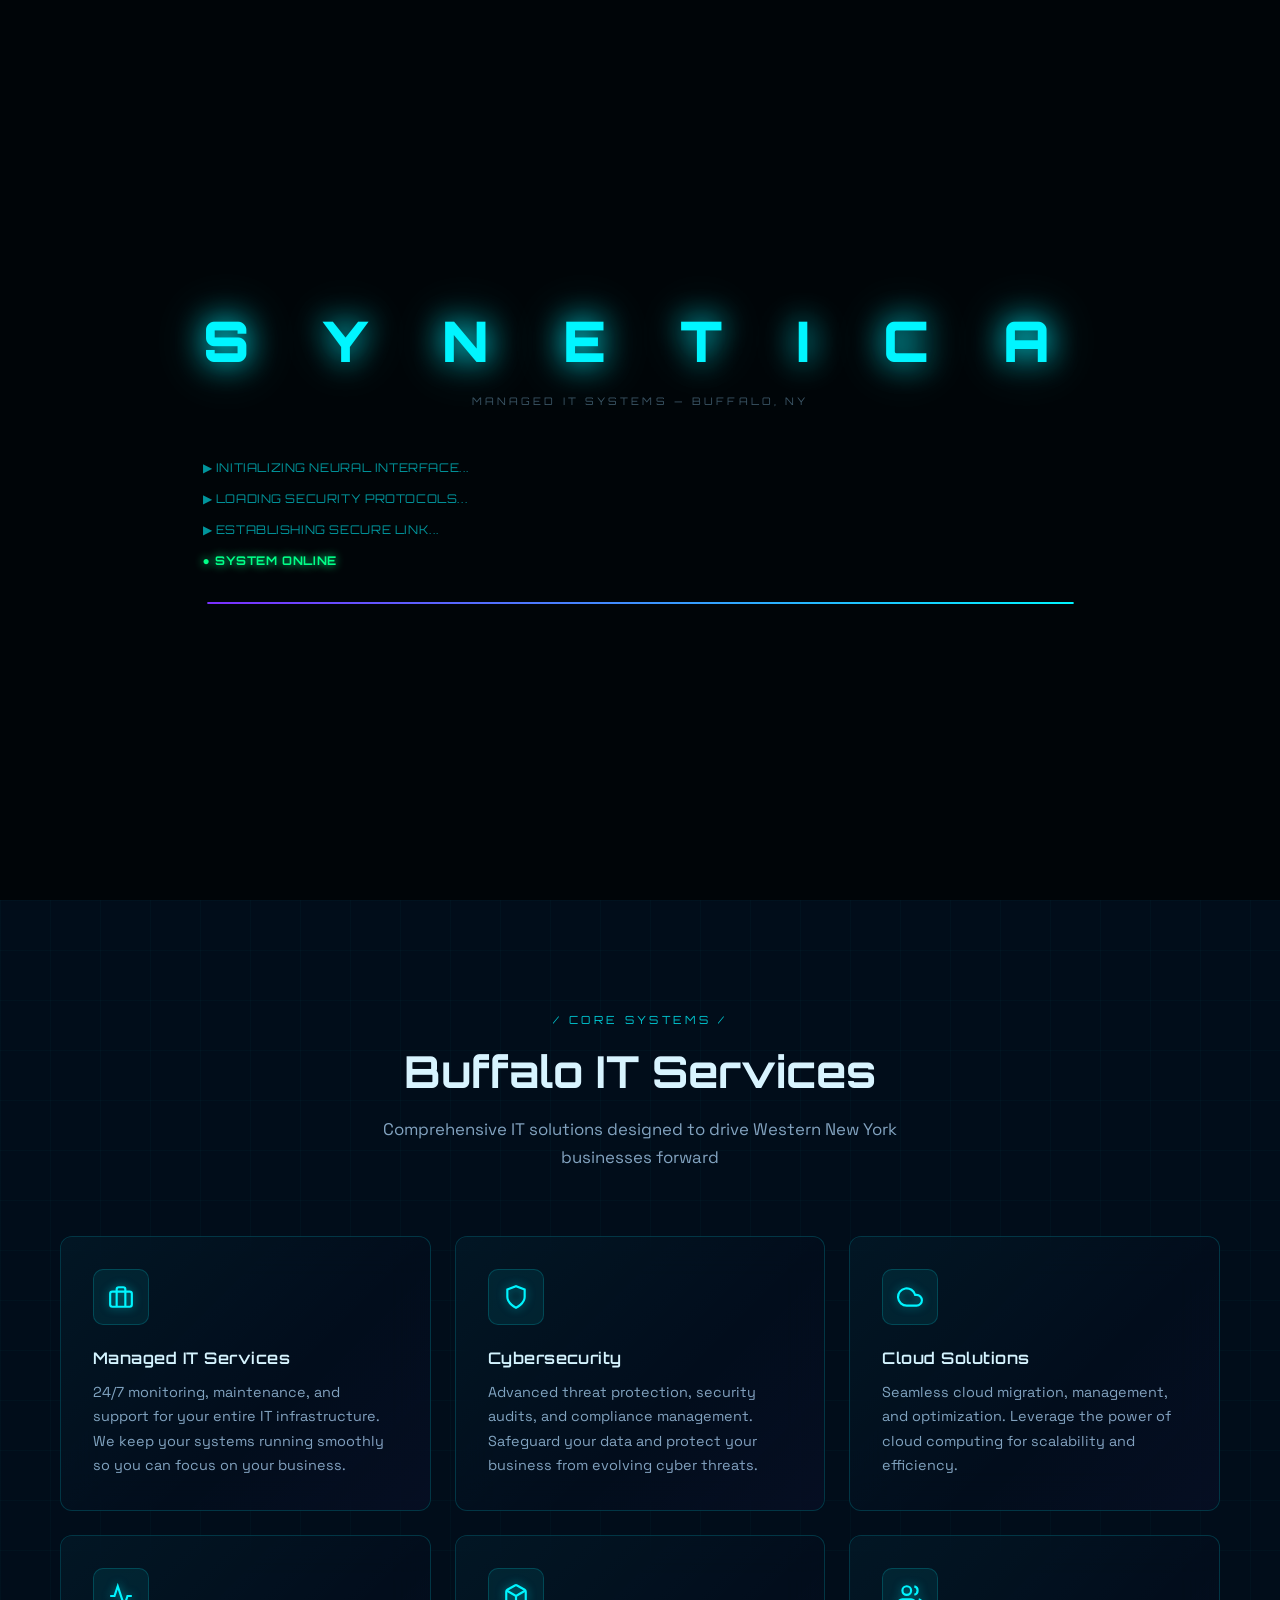
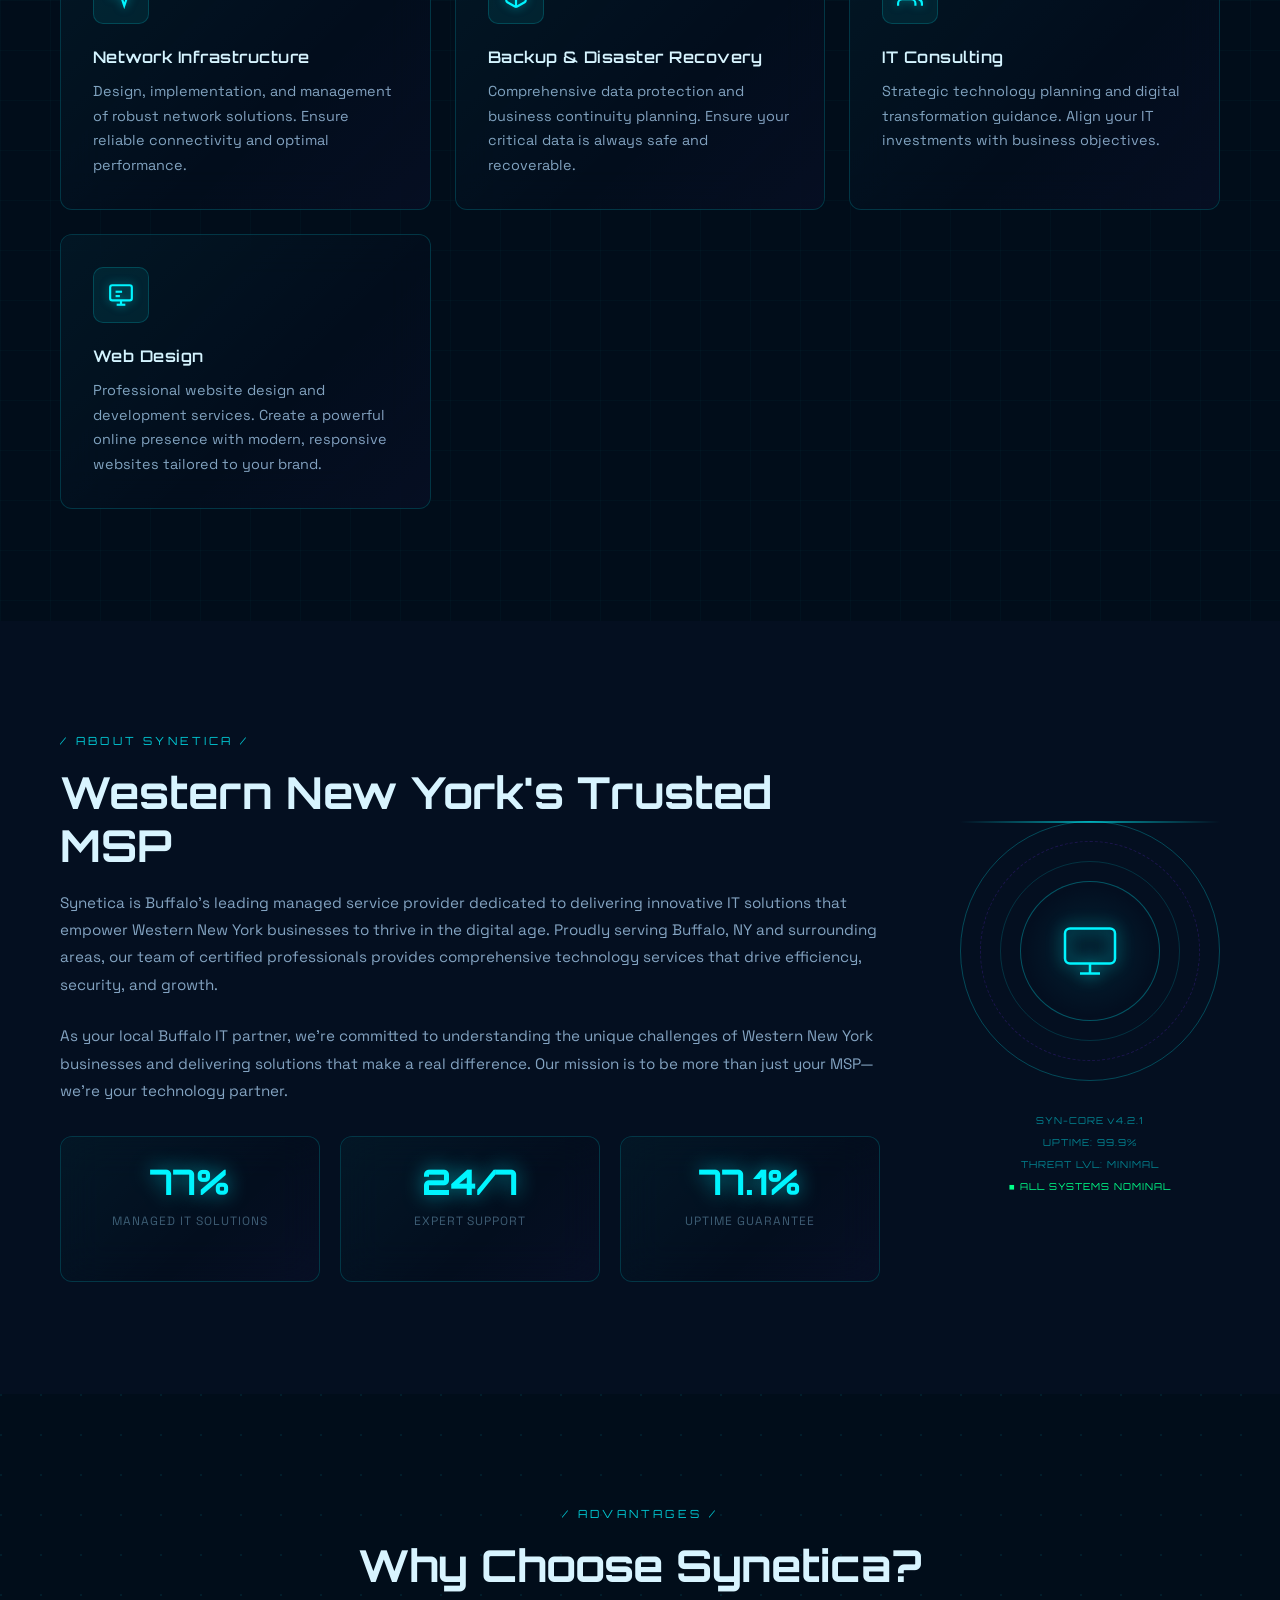
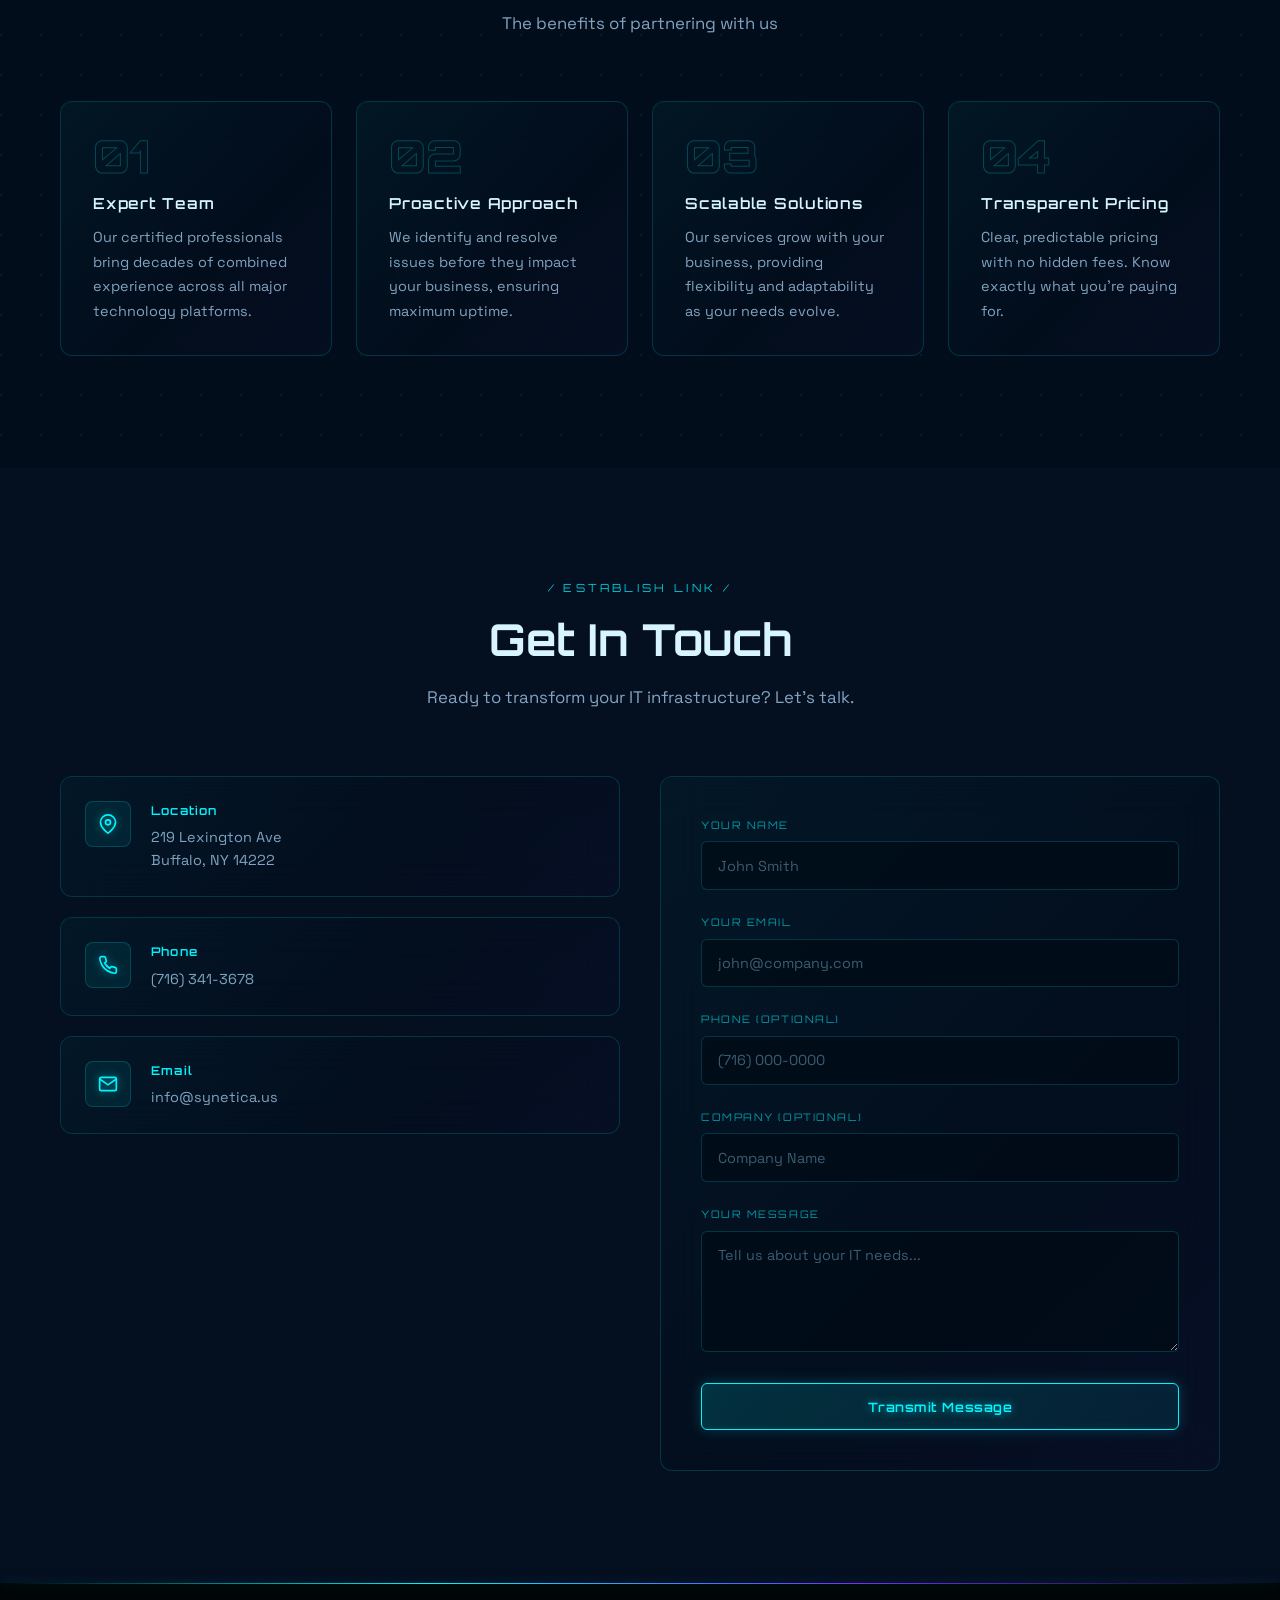
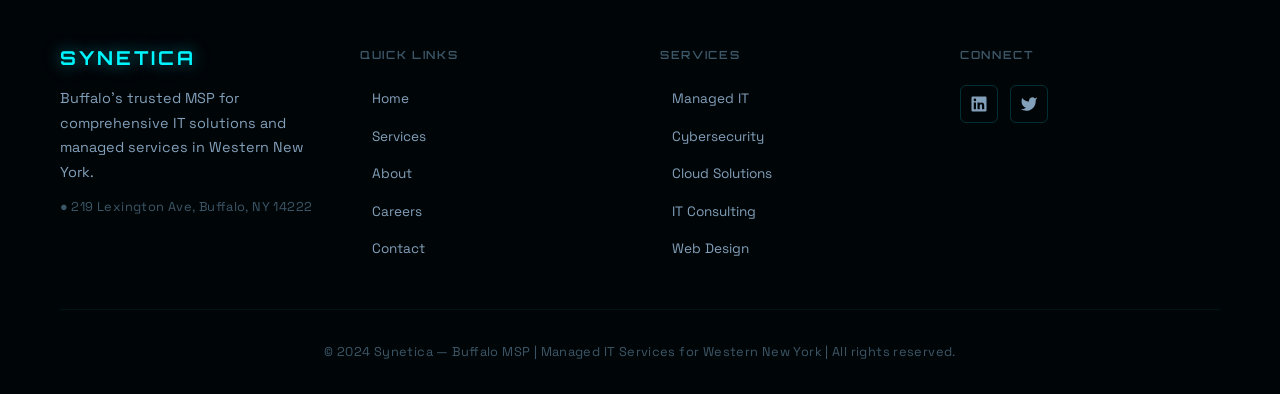
==== index.html @ 92d1b928 "rework of entire site" ====
<!DOCTYPE html>
<html lang="en">
<head>
    <meta charset="UTF-8">
    <meta name="viewport" content="width=device-width, initial-scale=1.0">
    <meta name="description" content="Synetica - Buffalo's premier MSP providing expert IT solutions for Western New York businesses. Managed services, cybersecurity, and cloud solutions in Buffalo, NY.">
    <meta name="keywords" content="Buffalo IT, Buffalo MSP, Western New York IT, Western New York MSP, IT services Buffalo NY, managed service provider Buffalo, cybersecurity Buffalo, cloud solutions Western NY">
    <meta name="geo.region" content="US-NY">
    <meta name="geo.placename" content="Buffalo">
    <meta name="geo.position" content="42.886447;-78.878369">
    <title>Buffalo MSP & IT Services | Synetica | Western New York Managed IT Provider</title>
    <link rel="icon" type="image/png" href="images/Synetica Logo.png">
    <link rel="preconnect" href="https://fonts.googleapis.com">
    <link rel="preconnect" href="https://fonts.gstatic.com" crossorigin>
    <link href="https://fonts.googleapis.com/css2?family=Orbitron:wght@400;500;600;700;800;900&family=Space+Grotesk:wght@300;400;500;600;700&display=swap" rel="stylesheet">
    <link rel="stylesheet" href="styles.css">
    <script type="application/ld+json">
    {
      "@context": "https://schema.org",
      "@type": "LocalBusiness",
      "name": "Synetica",
      "image": "https://raw.githubusercontent.com/taddiemason/Synetica-Website/claude/synetica-msp-website-012TNubQC37JiDpKAZqpcmHL/images/Synetica%20Logo%20Full.png",
      "@id": "https://synetica-website.pages.dev",
      "url": "https://synetica-website.pages.dev",
      "telephone": "(716) 341-3678",
      "priceRange": "$$",
      "address": {
        "@type": "PostalAddress",
        "streetAddress": "219 Lexington Ave",
        "addressLocality": "Buffalo",
        "addressRegion": "NY",
        "postalCode": "14222",
        "addressCountry": "US"
      },
      "geo": {
        "@type": "GeoCoordinates",
        "latitude": 42.886447,
        "longitude": -78.878369
      },
      "openingHoursSpecification": {
        "@type": "OpeningHoursSpecification",
        "dayOfWeek": ["Monday","Tuesday","Wednesday","Thursday","Friday"],
        "opens": "09:00",
        "closes": "17:00"
      },
      "sameAs": [
        "https://www.linkedin.com/company/synetica",
        "https://twitter.com/synetica"
      ],
      "areaServed": {
        "@type": "GeoCircle",
        "geoMidpoint": {
          "@type": "GeoCoordinates",
          "latitude": 42.886447,
          "longitude": -78.878369
        },
        "geoRadius": "50000"
      },
      "description": "Buffalo's premier MSP providing expert IT solutions for Western New York businesses. Managed services, cybersecurity, and cloud solutions.",
      "aggregateRating": {
        "@type": "AggregateRating",
        "ratingValue": "4.9",
        "reviewCount": "127"
      }
    }
    </script>
</head>
<body>

    <!-- Boot Sequence Overlay -->
    <div id="boot-sequence" class="boot-sequence">
        <div class="boot-content">
            <div class="boot-logo">S Y N E T I C A</div>
            <div class="boot-tagline">MANAGED IT SYSTEMS — BUFFALO, NY</div>
            <div class="boot-lines">
                <div class="boot-line" data-delay="0">&#x25B6; INITIALIZING NEURAL INTERFACE...</div>
                <div class="boot-line" data-delay="400">&#x25B6; LOADING SECURITY PROTOCOLS...</div>
                <div class="boot-line" data-delay="800">&#x25B6; ESTABLISHING SECURE LINK...</div>
                <div class="boot-line boot-ready" data-delay="1200">&#x25CF; SYSTEM ONLINE</div>
            </div>
            <div class="boot-bar-wrap">
                <div class="boot-bar"><div class="boot-progress"></div></div>
            </div>
        </div>
    </div>

    <!-- Custom Cursor -->
    <div class="cursor-dot" id="cursorDot"></div>
    <div class="cursor-ring" id="cursorRing"></div>

    <!-- Navigation -->
    <nav class="navbar" id="navbar">
        <div class="container nav-container">
            <div class="logo">
                <a href="#home">
                    <img src="images/Synetica Logo Navbar.png" alt="Synetica - Buffalo MSP" class="logo-img">
                </a>
            </div>
            <button class="menu-toggle" id="menuToggle" aria-label="Toggle menu">
                <span></span>
                <span></span>
                <span></span>
            </button>
            <ul class="nav-menu" id="navMenu">
                <li><a href="#home" class="nav-link">Home</a></li>
                <li><a href="#services" class="nav-link">Services</a></li>
                <li><a href="#about" class="nav-link">About</a></li>
                <li><a href="careers.html" class="nav-link">Careers</a></li>
                <li><a href="#contact" class="nav-link nav-link-cta">Contact</a></li>
            </ul>
        </div>
    </nav>

    <!-- Hero Section -->
    <section class="hero" id="home">
        <canvas id="hero-canvas"></canvas>
        <div class="scan-lines"></div>
        <div class="hero-grid"></div>

        <div class="hud-corner hud-tl">
            <div class="hud-line hud-h"></div>
            <div class="hud-line hud-v"></div>
        </div>
        <div class="hud-corner hud-tr">
            <div class="hud-line hud-h"></div>
            <div class="hud-line hud-v"></div>
        </div>
        <div class="hud-corner hud-bl">
            <div class="hud-line hud-h"></div>
            <div class="hud-line hud-v"></div>
        </div>
        <div class="hud-corner hud-br">
            <div class="hud-line hud-h"></div>
            <div class="hud-line hud-v"></div>
        </div>

        <div class="hero-status">
            <span class="status-dot"></span>
            <span class="status-text">SYN-NET ACTIVE</span>
        </div>

        <div class="hero-data-readout">
            <span class="data-item">LAT: 42.8864°N</span>
            <span class="data-item">LON: 78.8784°W</span>
            <span class="data-item">BUFFALO, NY</span>
        </div>

        <div class="container hero-content">
            <div class="hero-label">NEXT-GEN MANAGED IT</div>
            <h1 class="hero-title" data-glitch="Buffalo's Leading MSP for Intelligent IT Solutions">Buffalo's Leading MSP for Intelligent IT Solutions</h1>
            <p class="hero-subtitle">Comprehensive managed IT services, cybersecurity, and cloud solutions for Western New York businesses.</p>
            <div class="hero-cta">
                <a href="#contact" class="btn btn-primary">
                    <span class="btn-inner">Initialize Contact</span>
                    <span class="btn-glow"></span>
                </a>
                <a href="#services" class="btn btn-secondary">
                    <span class="btn-inner">Explore Systems</span>
                </a>
            </div>
            <div class="hero-metrics">
                <div class="hero-metric">
                    <span class="metric-val">99.9%</span>
                    <span class="metric-label">Uptime</span>
                </div>
                <div class="hero-metric-divider"></div>
                <div class="hero-metric">
                    <span class="metric-val">24/7</span>
                    <span class="metric-label">Support</span>
                </div>
                <div class="hero-metric-divider"></div>
                <div class="hero-metric">
                    <span class="metric-val">100%</span>
                    <span class="metric-label">Managed</span>
                </div>
            </div>
        </div>

        <div class="scroll-indicator">
            <div class="scroll-track">
                <div class="scroll-thumb"></div>
            </div>
            <span class="scroll-label">SCROLL</span>
        </div>
    </section>

    <!-- Services Section -->
    <section class="services" id="services">
        <div class="section-bg-grid"></div>
        <div class="container">
            <div class="section-header">
                <div class="section-label">/ CORE SYSTEMS /</div>
                <h2 class="section-title" data-glitch="Buffalo IT Services">Buffalo IT Services</h2>
                <p class="section-subtitle">Comprehensive IT solutions designed to drive Western New York businesses forward</p>
            </div>

            <div class="services-grid">

                <div class="service-card holo-card" data-tilt>
                    <div class="holo-shimmer"></div>
                    <div class="service-icon">
                        <svg xmlns="http://www.w3.org/2000/svg" viewBox="0 0 24 24" fill="none" stroke="currentColor" stroke-width="2">
                            <rect x="2" y="7" width="20" height="14" rx="2" ry="2"></rect>
                            <path d="M16 21V5a2 2 0 0 0-2-2h-4a2 2 0 0 0-2 2v16"></path>
                        </svg>
                    </div>
                    <h3>Managed IT Services</h3>
                    <p>24/7 monitoring, maintenance, and support for your entire IT infrastructure. We keep your systems running smoothly so you can focus on your business.</p>
                    <div class="card-corner card-corner-br"></div>
                </div>

                <div class="service-card holo-card" data-tilt>
                    <div class="holo-shimmer"></div>
                    <div class="service-icon">
                        <svg xmlns="http://www.w3.org/2000/svg" viewBox="0 0 24 24" fill="none" stroke="currentColor" stroke-width="2">
                            <path d="M12 22s8-4 8-10V5l-8-3-8 3v7c0 6 8 10 8 10z"></path>
                        </svg>
                    </div>
                    <h3>Cybersecurity</h3>
                    <p>Advanced threat protection, security audits, and compliance management. Safeguard your data and protect your business from evolving cyber threats.</p>
                    <div class="card-corner card-corner-br"></div>
                </div>

                <div class="service-card holo-card" data-tilt>
                    <div class="holo-shimmer"></div>
                    <div class="service-icon">
                        <svg xmlns="http://www.w3.org/2000/svg" viewBox="0 0 24 24" fill="none" stroke="currentColor" stroke-width="2">
                            <path d="M18 10h-1.26A8 8 0 1 0 9 20h9a5 5 0 0 0 0-10z"></path>
                        </svg>
                    </div>
                    <h3>Cloud Solutions</h3>
                    <p>Seamless cloud migration, management, and optimization. Leverage the power of cloud computing for scalability and efficiency.</p>
                    <div class="card-corner card-corner-br"></div>
                </div>

                <div class="service-card holo-card" data-tilt>
                    <div class="holo-shimmer"></div>
                    <div class="service-icon">
                        <svg xmlns="http://www.w3.org/2000/svg" viewBox="0 0 24 24" fill="none" stroke="currentColor" stroke-width="2">
                            <polyline points="22 12 18 12 15 21 9 3 6 12 2 12"></polyline>
                        </svg>
                    </div>
                    <h3>Network Infrastructure</h3>
                    <p>Design, implementation, and management of robust network solutions. Ensure reliable connectivity and optimal performance.</p>
                    <div class="card-corner card-corner-br"></div>
                </div>

                <div class="service-card holo-card" data-tilt>
                    <div class="holo-shimmer"></div>
                    <div class="service-icon">
                        <svg xmlns="http://www.w3.org/2000/svg" viewBox="0 0 24 24" fill="none" stroke="currentColor" stroke-width="2">
                            <path d="M21 16V8a2 2 0 0 0-1-1.73l-7-4a2 2 0 0 0-2 0l-7 4A2 2 0 0 0 3 8v8a2 2 0 0 0 1 1.73l7 4a2 2 0 0 0 2 0l7-4A2 2 0 0 0 21 16z"></path>
                            <polyline points="3.27 6.96 12 12.01 20.73 6.96"></polyline>
                            <line x1="12" y1="22.08" x2="12" y2="12"></line>
                        </svg>
                    </div>
                    <h3>Backup & Disaster Recovery</h3>
                    <p>Comprehensive data protection and business continuity planning. Ensure your critical data is always safe and recoverable.</p>
                    <div class="card-corner card-corner-br"></div>
                </div>

                <div class="service-card holo-card" data-tilt>
                    <div class="holo-shimmer"></div>
                    <div class="service-icon">
                        <svg xmlns="http://www.w3.org/2000/svg" viewBox="0 0 24 24" fill="none" stroke="currentColor" stroke-width="2">
                            <path d="M17 21v-2a4 4 0 0 0-4-4H5a4 4 0 0 0-4 4v2"></path>
                            <circle cx="9" cy="7" r="4"></circle>
                            <path d="M23 21v-2a4 4 0 0 0-3-3.87"></path>
                            <path d="M16 3.13a4 4 0 0 1 0 7.75"></path>
                        </svg>
                    </div>
                    <h3>IT Consulting</h3>
                    <p>Strategic technology planning and digital transformation guidance. Align your IT investments with business objectives.</p>
                    <div class="card-corner card-corner-br"></div>
                </div>

                <div class="service-card holo-card" data-tilt>
                    <div class="holo-shimmer"></div>
                    <div class="service-icon">
                        <svg xmlns="http://www.w3.org/2000/svg" viewBox="0 0 24 24" fill="none" stroke="currentColor" stroke-width="2">
                            <rect x="2" y="3" width="20" height="14" rx="2" ry="2"></rect>
                            <line x1="8" y1="21" x2="16" y2="21"></line>
                            <line x1="12" y1="17" x2="12" y2="21"></line>
                            <path d="M7 9h6"></path>
                            <path d="M7 13h4"></path>
                        </svg>
                    </div>
                    <h3>Web Design</h3>
                    <p>Professional website design and development services. Create a powerful online presence with modern, responsive websites tailored to your brand.</p>
                    <div class="card-corner card-corner-br"></div>
                </div>

            </div>
        </div>
    </section>

    <!-- About Section -->
    <section class="about" id="about">
        <div class="container">
            <div class="about-content">
                <div class="about-text">
                    <div class="section-label">/ ABOUT SYNETICA /</div>
                    <h2 class="section-title" data-glitch="Western New York's Trusted MSP">Western New York's Trusted MSP</h2>
                    <p>Synetica is Buffalo's leading managed service provider dedicated to delivering innovative IT solutions that empower Western New York businesses to thrive in the digital age. Proudly serving Buffalo, NY and surrounding areas, our team of certified professionals provides comprehensive technology services that drive efficiency, security, and growth.</p>
                    <p>As your local Buffalo IT partner, we're committed to understanding the unique challenges of Western New York businesses and delivering solutions that make a real difference. Our mission is to be more than just your MSP—we're your technology partner.</p>
                    <div class="about-stats">
                        <div class="stat holo-card">
                            <h3 class="stat-counter" data-target="100" data-suffix="%">0%</h3>
                            <p>Managed IT Solutions</p>
                        </div>
                        <div class="stat holo-card">
                            <h3 class="stat-display">24/7</h3>
                            <p>Expert Support</p>
                        </div>
                        <div class="stat holo-card">
                            <h3 class="stat-counter" data-target="99.9" data-suffix="%" data-decimal="1">0%</h3>
                            <p>Uptime Guarantee</p>
                        </div>
                    </div>
                </div>
                <div class="about-image">
                    <div class="about-holo-display">
                        <div class="holo-display-inner">
                            <div class="holo-ring holo-ring-1"></div>
                            <div class="holo-ring holo-ring-2"></div>
                            <div class="holo-ring holo-ring-3"></div>
                            <div class="holo-core">
                                <svg xmlns="http://www.w3.org/2000/svg" viewBox="0 0 24 24" fill="none" stroke="currentColor" stroke-width="1">
                                    <rect x="2" y="3" width="20" height="14" rx="2" ry="2"></rect>
                                    <line x1="8" y1="21" x2="16" y2="21"></line>
                                    <line x1="12" y1="17" x2="12" y2="21"></line>
                                </svg>
                            </div>
                            <div class="holo-scan-line"></div>
                        </div>
                        <div class="holo-data">
                            <div class="holo-data-line">SYN-CORE v4.2.1</div>
                            <div class="holo-data-line">UPTIME: 99.9%</div>
                            <div class="holo-data-line">THREAT LVL: MINIMAL</div>
                            <div class="holo-data-line blink">&#x25A0; ALL SYSTEMS NOMINAL</div>
                        </div>
                    </div>
                </div>
            </div>
        </div>
    </section>

    <!-- Why Choose Us Section -->
    <section class="why-us" id="why-us">
        <div class="section-bg-circuit"></div>
        <div class="container">
            <div class="section-header">
                <div class="section-label">/ ADVANTAGES /</div>
                <h2 class="section-title" data-glitch="Why Choose Synetica?">Why Choose Synetica?</h2>
                <p class="section-subtitle">The benefits of partnering with us</p>
            </div>

            <div class="features-grid">
                <div class="feature holo-card" data-tilt>
                    <div class="feature-number">01</div>
                    <h3>Expert Team</h3>
                    <p>Our certified professionals bring decades of combined experience across all major technology platforms.</p>
                    <div class="feature-accent"></div>
                </div>
                <div class="feature holo-card" data-tilt>
                    <div class="feature-number">02</div>
                    <h3>Proactive Approach</h3>
                    <p>We identify and resolve issues before they impact your business, ensuring maximum uptime.</p>
                    <div class="feature-accent"></div>
                </div>
                <div class="feature holo-card" data-tilt>
                    <div class="feature-number">03</div>
                    <h3>Scalable Solutions</h3>
                    <p>Our services grow with your business, providing flexibility and adaptability as your needs evolve.</p>
                    <div class="feature-accent"></div>
                </div>
                <div class="feature holo-card" data-tilt>
                    <div class="feature-number">04</div>
                    <h3>Transparent Pricing</h3>
                    <p>Clear, predictable pricing with no hidden fees. Know exactly what you're paying for.</p>
                    <div class="feature-accent"></div>
                </div>
            </div>
        </div>
    </section>

    <!-- Contact Section -->
    <section class="contact" id="contact">
        <div class="container">
            <div class="section-header">
                <div class="section-label">/ ESTABLISH LINK /</div>
                <h2 class="section-title" data-glitch="Get In Touch">Get In Touch</h2>
                <p class="section-subtitle">Ready to transform your IT infrastructure? Let's talk.</p>
            </div>

            <div class="contact-content">
                <div class="contact-info">
                    <div class="contact-item holo-card">
                        <div class="contact-icon">
                            <svg xmlns="http://www.w3.org/2000/svg" viewBox="0 0 24 24" fill="none" stroke="currentColor" stroke-width="2">
                                <path d="M21 10c0 7-9 13-9 13s-9-6-9-13a9 9 0 0 1 18 0z"></path>
                                <circle cx="12" cy="10" r="3"></circle>
                            </svg>
                        </div>
                        <div>
                            <h4>Location</h4>
                            <p>219 Lexington Ave<br>Buffalo, NY 14222</p>
                        </div>
                    </div>
                    <div class="contact-item holo-card">
                        <div class="contact-icon">
                            <svg xmlns="http://www.w3.org/2000/svg" viewBox="0 0 24 24" fill="none" stroke="currentColor" stroke-width="2">
                                <path d="M22 16.92v3a2 2 0 0 1-2.18 2 19.79 19.79 0 0 1-8.63-3.07 19.5 19.5 0 0 1-6-6 19.79 19.79 0 0 1-3.07-8.67A2 2 0 0 1 4.11 2h3a2 2 0 0 1 2 1.72 12.84 12.84 0 0 0 .7 2.81 2 2 0 0 1-.45 2.11L8.09 9.91a16 16 0 0 0 6 6l1.27-1.27a2 2 0 0 1 2.11-.45 12.84 12.84 0 0 0 2.81.7A2 2 0 0 1 22 16.92z"></path>
                            </svg>
                        </div>
                        <div>
                            <h4>Phone</h4>
                            <p>(716) 341-3678</p>
                        </div>
                    </div>
                    <div class="contact-item holo-card">
                        <div class="contact-icon">
                            <svg xmlns="http://www.w3.org/2000/svg" viewBox="0 0 24 24" fill="none" stroke="currentColor" stroke-width="2">
                                <path d="M4 4h16c1.1 0 2 .9 2 2v12c0 1.1-.9 2-2 2H4c-1.1 0-2-.9-2-2V6c0-1.1.9-2 2-2z"></path>
                                <polyline points="22,6 12,13 2,6"></polyline>
                            </svg>
                        </div>
                        <div>
                            <h4>Email</h4>
                            <p>info@synetica.us</p>
                        </div>
                    </div>
                </div>

                <form class="contact-form holo-card" id="contactForm" action="#contact">
                    <div class="form-group">
                        <label for="name">Your Name</label>
                        <input type="text" id="name" name="name" placeholder="John Smith" required>
                        <div class="input-glow"></div>
                    </div>
                    <div class="form-group">
                        <label for="email">Your Email</label>
                        <input type="email" id="email" name="email" placeholder="john@company.com" required>
                        <div class="input-glow"></div>
                    </div>
                    <div class="form-group">
                        <label for="phone">Phone (Optional)</label>
                        <input type="tel" id="phone" name="phone" placeholder="(716) 000-0000">
                        <div class="input-glow"></div>
                    </div>
                    <div class="form-group">
                        <label for="company">Company (Optional)</label>
                        <input type="text" id="company" name="company" placeholder="Company Name">
                        <div class="input-glow"></div>
                    </div>
                    <div class="form-group">
                        <label for="message">Your Message</label>
                        <textarea id="message" name="message" rows="5" placeholder="Tell us about your IT needs..." required></textarea>
                        <div class="input-glow"></div>
                    </div>
                    <button type="submit" class="btn btn-primary btn-full">
                        <span class="btn-inner">Transmit Message</span>
                        <span class="btn-glow"></span>
                    </button>
                </form>
            </div>
        </div>
    </section>

    <!-- Footer -->
    <footer class="footer">
        <div class="footer-top-line"></div>
        <div class="container">
            <div class="footer-content">
                <div class="footer-section">
                    <h3>SYNETICA</h3>
                    <p>Buffalo's trusted MSP for comprehensive IT solutions and managed services in Western New York.</p>
                    <p class="footer-address">&#x25CF; 219 Lexington Ave, Buffalo, NY 14222</p>
                </div>
                <div class="footer-section">
                    <h4>Quick Links</h4>
                    <ul>
                        <li><a href="#home">Home</a></li>
                        <li><a href="#services">Services</a></li>
                        <li><a href="#about">About</a></li>
                        <li><a href="careers.html">Careers</a></li>
                        <li><a href="#contact">Contact</a></li>
                    </ul>
                </div>
                <div class="footer-section">
                    <h4>Services</h4>
                    <ul>
                        <li><a href="#services">Managed IT</a></li>
                        <li><a href="#services">Cybersecurity</a></li>
                        <li><a href="#services">Cloud Solutions</a></li>
                        <li><a href="#services">IT Consulting</a></li>
                        <li><a href="#services">Web Design</a></li>
                    </ul>
                </div>
                <div class="footer-section">
                    <h4>Connect</h4>
                    <div class="social-links">
                        <a href="#" aria-label="LinkedIn">
                            <svg xmlns="http://www.w3.org/2000/svg" viewBox="0 0 24 24" fill="currentColor">
                                <path d="M20.5 2h-17A1.5 1.5 0 002 3.5v17A1.5 1.5 0 003.5 22h17a1.5 1.5 0 001.5-1.5v-17A1.5 1.5 0 0020.5 2zM8 19H5v-9h3zM6.5 8.25A1.75 1.75 0 118.3 6.5a1.78 1.78 0 01-1.8 1.75zM19 19h-3v-4.74c0-1.42-.6-1.93-1.38-1.93A1.74 1.74 0 0013 14.19a.66.66 0 000 .14V19h-3v-9h2.9v1.3a3.11 3.11 0 012.7-1.4c1.55 0 3.36.86 3.36 3.66z"></path>
                            </svg>
                        </a>
                        <a href="#" aria-label="Twitter">
                            <svg xmlns="http://www.w3.org/2000/svg" viewBox="0 0 24 24" fill="currentColor">
                                <path d="M23 3a10.9 10.9 0 01-3.14 1.53 4.48 4.48 0 00-7.86 3v1A10.66 10.66 0 013 4s-4 9 5 13a11.64 11.64 0 01-7 2c9 5 20 0 20-11.5a4.5 4.5 0 00-.08-.83A7.72 7.72 0 0023 3z"></path>
                            </svg>
                        </a>
                    </div>
                </div>
            </div>
            <div class="footer-bottom">
                <p>&copy; 2024 Synetica — Buffalo MSP | Managed IT Services for Western New York | All rights reserved.</p>
            </div>
        </div>
    </footer>

    <script src="script.js"></script>
</body>
</html>
---- styles.css ----
/* ===========================
   CSS Variables — Sci-Fi Dark Theme
   =========================== */
:root {
    /* Neon color palette */
    --neon-cyan: #00f5ff;
    --neon-cyan-soft: rgba(0, 245, 255, 0.7);
    --neon-purple: #7b2fff;
    --neon-purple-soft: rgba(123, 47, 255, 0.7);
    --neon-pink: #ff2d78;
    --neon-green: #00ff88;

    /* Legacy aliases (used by existing elements) */
    --primary-color: var(--neon-cyan);
    --primary-dark: #00c8d4;
    --secondary-color: var(--neon-purple);
    --accent-color: var(--neon-cyan);

    /* Background depths */
    --bg-void: #000508;
    --bg-deep: #010d1a;
    --bg-space: #040f20;
    --bg-surface: #071428;
    --bg-elevated: #0a1a30;

    /* Legacy bg aliases */
    --bg-light: var(--bg-space);
    --bg-dark: var(--bg-deep);
    --bg-card: var(--bg-elevated);

    /* Glass surfaces */
    --glass-bg: rgba(4, 15, 30, 0.65);
    --glass-bg-hover: rgba(6, 20, 40, 0.8);
    --glass-border: rgba(0, 245, 255, 0.18);
    --glass-border-hover: rgba(0, 245, 255, 0.5);
    --glass-inner: rgba(0, 245, 255, 0.04);

    /* Text */
    --text-primary: #d8f4ff;
    --text-secondary: rgba(180, 220, 255, 0.72);
    --text-muted: rgba(120, 170, 200, 0.5);
    --text-neon: var(--neon-cyan);
    --text-dark: var(--text-primary);
    --text-light: var(--text-secondary);
    --text-white: #ffffff;
    --text-on-primary: #000c14;

    /* Borders */
    --border-color: rgba(0, 245, 255, 0.12);

    /* Shadows */
    --shadow-sm: 0 2px 8px rgba(0, 0, 0, 0.5);
    --shadow-md: 0 4px 20px rgba(0, 0, 0, 0.6);
    --shadow-lg: 0 10px 40px rgba(0, 0, 0, 0.7);
    --shadow-xl: 0 20px 60px rgba(0, 0, 0, 0.8);
    --glow-cyan: 0 0 20px rgba(0, 245, 255, 0.4), 0 0 60px rgba(0, 245, 255, 0.15);
    --glow-purple: 0 0 20px rgba(123, 47, 255, 0.4), 0 0 60px rgba(123, 47, 255, 0.15);

    /* Transitions */
    --transition-fast: 0.2s cubic-bezier(0.4, 0, 0.2, 1);
    --transition-normal: 0.4s cubic-bezier(0.4, 0, 0.2, 1);
    --transition-slow: 0.7s cubic-bezier(0.4, 0, 0.2, 1);
}

/* ===========================
   Reset & Base
   =========================== */
*, *::before, *::after {
    margin: 0;
    padding: 0;
    box-sizing: border-box;
}

html {
    scroll-behavior: smooth;
    font-size: 16px;
}

body {
    font-family: 'Space Grotesk', -apple-system, BlinkMacSystemFont, 'Segoe UI', sans-serif;
    line-height: 1.6;
    color: var(--text-primary);
    background-color: var(--bg-void);
    overflow-x: hidden;
    cursor: none;
}

img { max-width: 100%; height: auto; display: block; }
a { text-decoration: none; color: inherit; transition: var(--transition-fast); }
ul { list-style: none; }
button { font-family: inherit; cursor: none; border: none; background: none; }

/* ===========================
   Custom Cursor
   =========================== */
.cursor-dot {
    width: 6px;
    height: 6px;
    background: var(--neon-cyan);
    border-radius: 50%;
    position: fixed;
    top: 0; left: 0;
    z-index: 99999;
    pointer-events: none;
    transform: translate(-50%, -50%);
    box-shadow: 0 0 10px var(--neon-cyan), 0 0 20px var(--neon-cyan);
    transition: width 0.15s, height 0.15s, background 0.15s;
}

.cursor-ring {
    width: 32px;
    height: 32px;
    border: 1px solid rgba(0, 245, 255, 0.6);
    border-radius: 50%;
    position: fixed;
    top: 0; left: 0;
    z-index: 99998;
    pointer-events: none;
    transform: translate(-50%, -50%);
    transition: transform 0.08s linear, width 0.3s, height 0.3s, border-color 0.3s;
}

body:has(a:hover) .cursor-dot,
body:has(button:hover) .cursor-dot {
    width: 10px;
    height: 10px;
    background: var(--neon-pink);
    box-shadow: 0 0 12px var(--neon-pink), 0 0 25px var(--neon-pink);
}

body:has(a:hover) .cursor-ring,
body:has(button:hover) .cursor-ring {
    width: 44px;
    height: 44px;
    border-color: rgba(255, 45, 120, 0.7);
}

/* ===========================
   Boot Sequence
   =========================== */
.boot-sequence {
    position: fixed;
    inset: 0;
    background: #000508;
    z-index: 100000;
    display: flex;
    align-items: center;
    justify-content: center;
    transition: opacity 0.8s ease, visibility 0.8s ease;
}

.boot-sequence.hidden {
    opacity: 0;
    visibility: hidden;
    pointer-events: none;
}

.boot-content {
    text-align: center;
    font-family: 'Orbitron', monospace;
}

.boot-logo {
    font-size: clamp(1.8rem, 5vw, 3.5rem);
    font-weight: 900;
    letter-spacing: 0.5em;
    color: var(--neon-cyan);
    text-shadow: 0 0 30px var(--neon-cyan), 0 0 60px rgba(0, 245, 255, 0.4);
    margin-bottom: 0.5rem;
    animation: logoPulse 2s ease infinite;
}

.boot-tagline {
    font-size: 0.65rem;
    letter-spacing: 0.3em;
    color: var(--text-muted);
    margin-bottom: 3rem;
}

.boot-lines {
    display: flex;
    flex-direction: column;
    gap: 0.75rem;
    margin-bottom: 2rem;
    text-align: left;
    min-width: 340px;
}

.boot-line {
    font-size: 0.75rem;
    letter-spacing: 0.05em;
    color: rgba(0, 245, 255, 0.6);
    opacity: 0;
    transform: translateX(-10px);
    transition: opacity 0.3s ease, transform 0.3s ease;
}

.boot-line.visible { opacity: 1; transform: translateX(0); }

.boot-ready {
    color: var(--neon-green);
    font-weight: 700;
    text-shadow: 0 0 10px var(--neon-green);
}

.boot-bar-wrap { padding: 0 0.25rem; }

.boot-bar {
    height: 2px;
    background: rgba(0, 245, 255, 0.15);
    border-radius: 1px;
    overflow: hidden;
}

.boot-progress {
    height: 100%;
    width: 0%;
    background: linear-gradient(90deg, var(--neon-purple), var(--neon-cyan));
    box-shadow: 0 0 10px var(--neon-cyan);
    transition: width 1.6s cubic-bezier(0.4, 0, 0.2, 1);
    border-radius: 1px;
}

/* ===========================
   Container & Layout
   =========================== */
.container {
    width: 100%;
    max-width: 1200px;
    margin: 0 auto;
    padding: 0 1.25rem;
}

section { padding: 5rem 0; position: relative; overflow: hidden; }

/* ===========================
   Glassmorphism Base
   =========================== */
.holo-card {
    background: var(--glass-bg);
    backdrop-filter: blur(20px);
    -webkit-backdrop-filter: blur(20px);
    border: 1px solid var(--glass-border);
    border-radius: 12px;
    position: relative;
    overflow: hidden;
    transition: border-color var(--transition-normal),
                box-shadow var(--transition-normal),
                transform var(--transition-normal),
                background var(--transition-normal);
}

.holo-card::before {
    content: '';
    position: absolute;
    inset: 0;
    background: linear-gradient(135deg, var(--glass-inner) 0%, transparent 60%, rgba(123, 47, 255, 0.03) 100%);
    pointer-events: none;
    border-radius: inherit;
}

.holo-card:hover {
    border-color: var(--glass-border-hover);
    box-shadow: var(--glow-cyan), inset 0 0 30px rgba(0, 245, 255, 0.04);
    background: var(--glass-bg-hover);
}

.holo-shimmer {
    position: absolute;
    inset: 0;
    background: linear-gradient(105deg, transparent 40%, rgba(0, 245, 255, 0.06) 50%, transparent 60%);
    transform: translateX(-100%);
    transition: transform 0.6s ease;
    pointer-events: none;
    border-radius: inherit;
}

.holo-card:hover .holo-shimmer { transform: translateX(100%); }

/* ===========================
   Section Headers
   =========================== */
.section-label {
    font-family: 'Orbitron', monospace;
    font-size: 0.7rem;
    letter-spacing: 0.3em;
    color: var(--neon-cyan);
    text-transform: uppercase;
    margin-bottom: 1rem;
    opacity: 0.8;
}

.section-header { text-align: center; margin-bottom: 4rem; }

.section-title {
    font-family: 'Orbitron', monospace;
    font-size: clamp(1.6rem, 4vw, 2.75rem);
    font-weight: 700;
    color: var(--text-primary);
    margin-bottom: 1rem;
    line-height: 1.2;
    position: relative;
    display: inline-block;
}

.section-title.glitch-active {
    animation: glitch 0.3s cubic-bezier(.25,.46,.45,.94) both;
}

.section-subtitle {
    font-size: 1.05rem;
    color: var(--text-secondary);
    max-width: 580px;
    margin: 0 auto;
    line-height: 1.7;
}

/* ===========================
   Typography
   =========================== */
h1, h2, h3 { line-height: 1.2; }

/* ===========================
   Buttons
   =========================== */
.btn {
    display: inline-flex;
    align-items: center;
    justify-content: center;
    padding: 0.9rem 2.2rem;
    border-radius: 6px;
    font-weight: 600;
    font-size: 0.95rem;
    letter-spacing: 0.04em;
    transition: var(--transition-normal);
    border: 1px solid transparent;
    position: relative;
    overflow: hidden;
    font-family: 'Orbitron', monospace;
    font-size: 0.8rem;
}

.btn-inner { position: relative; z-index: 1; }

.btn-glow {
    position: absolute;
    inset: 0;
    background: radial-gradient(ellipse at center, rgba(0, 245, 255, 0.3) 0%, transparent 70%);
    opacity: 0;
    transition: opacity var(--transition-normal);
}

.btn-primary {
    background: linear-gradient(135deg, rgba(0, 245, 255, 0.15), rgba(0, 245, 255, 0.08));
    border-color: var(--neon-cyan);
    color: var(--neon-cyan);
    box-shadow: 0 0 15px rgba(0, 245, 255, 0.2), inset 0 0 15px rgba(0, 245, 255, 0.05);
    text-shadow: 0 0 8px rgba(0, 245, 255, 0.6);
}

.btn-primary:hover {
    background: linear-gradient(135deg, rgba(0, 245, 255, 0.25), rgba(0, 245, 255, 0.15));
    box-shadow: 0 0 30px rgba(0, 245, 255, 0.5), 0 0 60px rgba(0, 245, 255, 0.2), inset 0 0 20px rgba(0, 245, 255, 0.1);
    transform: translateY(-2px);
    text-shadow: 0 0 12px rgba(0, 245, 255, 1);
}

.btn-primary:hover .btn-glow { opacity: 1; }

.btn-secondary {
    background: transparent;
    border-color: rgba(123, 47, 255, 0.6);
    color: var(--neon-purple-soft);
    text-shadow: 0 0 8px rgba(123, 47, 255, 0.6);
}

.btn-secondary:hover {
    border-color: var(--neon-purple);
    color: var(--text-primary);
    box-shadow: 0 0 25px rgba(123, 47, 255, 0.4);
    transform: translateY(-2px);
}

.btn-full { width: 100%; }

/* ===========================
   Navigation
   =========================== */
.navbar {
    position: fixed;
    top: 0; left: 0; width: 100%;
    background: rgba(1, 13, 26, 0.85);
    z-index: 1000;
    padding: 1rem 0;
    border-bottom: 1px solid transparent;
    transition: var(--transition-normal);
    backdrop-filter: blur(8px);
    -webkit-backdrop-filter: blur(8px);
}

.navbar.scrolled {
    padding: 0.6rem 0;
    background: rgba(1, 8, 18, 0.95);
    border-bottom-color: var(--glass-border);
    box-shadow: 0 4px 30px rgba(0, 0, 0, 0.5), 0 0 20px rgba(0, 245, 255, 0.04);
}

.nav-container {
    display: flex;
    justify-content: space-between;
    align-items: center;
}

.logo a { display: inline-block; line-height: 0; }

.logo-img {
    height: 46px;
    width: auto;
    transition: var(--transition-fast);
    filter: brightness(1) drop-shadow(0 0 8px rgba(0, 245, 255, 0.3));
}

.logo-img:hover {
    filter: brightness(1.2) drop-shadow(0 0 14px rgba(0, 245, 255, 0.6));
}

.menu-toggle {
    display: flex;
    flex-direction: column;
    gap: 5px;
    z-index: 1001;
    padding: 4px;
}

.menu-toggle span {
    width: 22px;
    height: 1.5px;
    background: var(--neon-cyan);
    transition: var(--transition-normal);
    box-shadow: 0 0 6px var(--neon-cyan);
}

.menu-toggle.active span:nth-child(1) { transform: rotate(45deg) translate(4.5px, 4.5px); }
.menu-toggle.active span:nth-child(2) { opacity: 0; width: 0; }
.menu-toggle.active span:nth-child(3) { transform: rotate(-45deg) translate(4.5px, -4.5px); }

.nav-menu {
    position: fixed;
    top: 0; right: -100%;
    width: 75%;
    height: 100vh;
    background: rgba(1, 8, 18, 0.97);
    backdrop-filter: blur(20px);
    border-left: 1px solid var(--glass-border);
    display: flex;
    flex-direction: column;
    justify-content: center;
    align-items: center;
    gap: 2.5rem;
    transition: right var(--transition-normal);
}

.nav-menu.active { right: 0; }

.nav-link {
    font-family: 'Orbitron', monospace;
    font-size: 0.8rem;
    font-weight: 500;
    letter-spacing: 0.12em;
    color: var(--text-secondary);
    position: relative;
    padding: 0.3rem 0;
    transition: color var(--transition-fast);
}

.nav-link::after {
    content: '';
    position: absolute;
    bottom: -2px; left: 0;
    width: 0; height: 1px;
    background: linear-gradient(90deg, var(--neon-cyan), var(--neon-purple));
    box-shadow: 0 0 6px var(--neon-cyan);
    transition: width var(--transition-normal);
}

.nav-link:hover,
.nav-link.active {
    color: var(--neon-cyan);
    text-shadow: 0 0 10px rgba(0, 245, 255, 0.6);
}

.nav-link:hover::after,
.nav-link.active::after { width: 100%; }

.nav-link-cta {
    border: 1px solid rgba(0, 245, 255, 0.4);
    padding: 0.4rem 1rem;
    border-radius: 4px;
    color: var(--neon-cyan) !important;
}

.nav-link-cta:hover {
    background: rgba(0, 245, 255, 0.1);
    box-shadow: 0 0 15px rgba(0, 245, 255, 0.3);
}

.nav-link-cta::after { display: none; }

/* ===========================
   Hero Section
   =========================== */
.hero {
    position: relative;
    min-height: 100vh;
    display: flex;
    align-items: center;
    justify-content: center;
    background: var(--bg-void);
    overflow: hidden;
}

#hero-canvas {
    position: absolute;
    inset: 0;
    width: 100%;
    height: 100%;
    z-index: 0;
}

.scan-lines {
    position: absolute;
    inset: 0;
    z-index: 1;
    background: repeating-linear-gradient(
        0deg,
        transparent,
        transparent 2px,
        rgba(0, 245, 255, 0.015) 2px,
        rgba(0, 245, 255, 0.015) 4px
    );
    pointer-events: none;
    animation: scanMove 8s linear infinite;
}

@keyframes scanMove {
    from { background-position: 0 0; }
    to { background-position: 0 100px; }
}

.hero-grid {
    position: absolute;
    inset: 0;
    z-index: 0;
    background-image:
        linear-gradient(rgba(0, 245, 255, 0.04) 1px, transparent 1px),
        linear-gradient(90deg, rgba(0, 245, 255, 0.04) 1px, transparent 1px);
    background-size: 60px 60px;
    animation: gridPulse 6s ease-in-out infinite;
}

@keyframes gridPulse {
    0%, 100% { opacity: 0.4; }
    50% { opacity: 1; }
}

/* HUD Corners */
.hud-corner {
    position: absolute;
    width: 40px;
    height: 40px;
    z-index: 2;
    pointer-events: none;
}

.hud-line {
    position: absolute;
    background: var(--neon-cyan);
    box-shadow: 0 0 6px var(--neon-cyan);
}

.hud-h { width: 30px; height: 1px; top: 0; left: 0; }
.hud-v { width: 1px; height: 30px; top: 0; left: 0; }

.hud-tl { top: 2rem; left: 2rem; }
.hud-tr { top: 2rem; right: 2rem; transform: scaleX(-1); }
.hud-bl { bottom: 2rem; left: 2rem; transform: scaleY(-1); }
.hud-br { bottom: 2rem; right: 2rem; transform: scale(-1); }

/* Hero Status Indicator */
.hero-status {
    position: absolute;
    top: 2.5rem;
    right: 5rem;
    display: flex;
    align-items: center;
    gap: 0.5rem;
    font-family: 'Orbitron', monospace;
    font-size: 0.6rem;
    letter-spacing: 0.2em;
    color: var(--neon-green);
    z-index: 2;
}

.status-dot {
    width: 6px;
    height: 6px;
    background: var(--neon-green);
    border-radius: 50%;
    box-shadow: 0 0 8px var(--neon-green);
    animation: statusPulse 2s ease infinite;
}

@keyframes statusPulse {
    0%, 100% { box-shadow: 0 0 8px var(--neon-green); opacity: 1; }
    50% { box-shadow: 0 0 16px var(--neon-green), 0 0 30px rgba(0, 255, 136, 0.4); opacity: 0.7; }
}

/* Hero Data Readout */
.hero-data-readout {
    position: absolute;
    bottom: 2.5rem;
    left: 2.5rem;
    display: flex;
    flex-direction: column;
    gap: 0.3rem;
    z-index: 2;
    font-family: 'Orbitron', monospace;
    font-size: 0.55rem;
    letter-spacing: 0.1em;
    color: rgba(0, 245, 255, 0.35);
}

/* Hero Content */
.hero-content {
    position: relative;
    z-index: 3;
    text-align: center;
    padding: 2rem 1rem;
}

.hero-label {
    font-family: 'Orbitron', monospace;
    font-size: 0.65rem;
    letter-spacing: 0.4em;
    color: var(--neon-cyan);
    text-shadow: 0 0 10px var(--neon-cyan);
    margin-bottom: 1.5rem;
    opacity: 0;
    animation: fadeSlideUp 0.8s ease 0.2s forwards;
}

.hero-title {
    font-family: 'Orbitron', monospace;
    font-size: clamp(1.6rem, 5vw, 3.6rem);
    font-weight: 800;
    line-height: 1.15;
    margin-bottom: 1.5rem;
    color: var(--text-primary);
    text-shadow: 0 0 40px rgba(0, 245, 255, 0.15);
    opacity: 0;
    animation: fadeSlideUp 0.8s ease 0.4s forwards;
}

.hero-subtitle {
    font-size: clamp(1rem, 2.5vw, 1.2rem);
    color: var(--text-secondary);
    margin-bottom: 2.5rem;
    max-width: 560px;
    margin-left: auto;
    margin-right: auto;
    line-height: 1.7;
    opacity: 0;
    animation: fadeSlideUp 0.8s ease 0.6s forwards;
}

.hero-cta {
    display: flex;
    flex-direction: column;
    gap: 1rem;
    align-items: center;
    margin-bottom: 3rem;
    opacity: 0;
    animation: fadeSlideUp 0.8s ease 0.8s forwards;
}

.hero-metrics {
    display: flex;
    align-items: center;
    justify-content: center;
    gap: 1.5rem;
    opacity: 0;
    animation: fadeSlideUp 0.8s ease 1s forwards;
}

.hero-metric {
    display: flex;
    flex-direction: column;
    align-items: center;
}

.metric-val {
    font-family: 'Orbitron', monospace;
    font-size: 1.3rem;
    font-weight: 700;
    color: var(--neon-cyan);
    text-shadow: 0 0 14px rgba(0, 245, 255, 0.7);
}

.metric-label {
    font-size: 0.65rem;
    letter-spacing: 0.1em;
    color: var(--text-muted);
    margin-top: 0.2rem;
}

.hero-metric-divider {
    width: 1px;
    height: 30px;
    background: linear-gradient(to bottom, transparent, var(--glass-border), transparent);
}

/* Scroll Indicator */
.scroll-indicator {
    position: absolute;
    bottom: 2.5rem;
    left: 50%;
    transform: translateX(-50%);
    display: flex;
    flex-direction: column;
    align-items: center;
    gap: 0.5rem;
    z-index: 2;
}

.scroll-track {
    width: 1px;
    height: 60px;
    background: rgba(0, 245, 255, 0.15);
    position: relative;
    overflow: hidden;
}

.scroll-thumb {
    width: 100%;
    height: 20px;
    background: linear-gradient(to bottom, transparent, var(--neon-cyan));
    position: absolute;
    top: -20px;
    animation: scrollDown 2s ease-in-out infinite;
}

.scroll-label {
    font-family: 'Orbitron', monospace;
    font-size: 0.5rem;
    letter-spacing: 0.3em;
    color: var(--text-muted);
}

@keyframes scrollDown {
    0% { top: -20px; opacity: 0; }
    40% { opacity: 1; }
    100% { top: 60px; opacity: 0; }
}

/* ===========================
   Section Background Effects
   =========================== */
.section-bg-grid {
    position: absolute;
    inset: 0;
    background-image:
        linear-gradient(rgba(0, 245, 255, 0.025) 1px, transparent 1px),
        linear-gradient(90deg, rgba(0, 245, 255, 0.025) 1px, transparent 1px);
    background-size: 50px 50px;
    pointer-events: none;
}

.section-bg-circuit {
    position: absolute;
    inset: 0;
    background-image:
        radial-gradient(circle at 1px 1px, rgba(0, 245, 255, 0.12) 1px, transparent 0);
    background-size: 40px 40px;
    pointer-events: none;
    opacity: 0.6;
}

/* ===========================
   Services Section
   =========================== */
.services {
    background: var(--bg-deep);
}

.services-grid {
    display: grid;
    grid-template-columns: 1fr;
    gap: 1.5rem;
}

.service-card {
    padding: 2rem;
    transform-style: preserve-3d;
}

.service-card .card-corner {
    position: absolute;
    width: 16px;
    height: 16px;
    border-color: rgba(0, 245, 255, 0.4);
    border-style: solid;
    border-width: 0;
    transition: border-color var(--transition-normal);
    pointer-events: none;
}

.card-corner-br {
    bottom: 10px; right: 10px;
    border-right-width: 1px;
    border-bottom-width: 1px;
}

.service-card:hover .card-corner { border-color: var(--neon-cyan); }

.service-icon {
    width: 56px;
    height: 56px;
    border: 1px solid var(--glass-border);
    background: rgba(0, 245, 255, 0.07);
    border-radius: 10px;
    display: flex;
    align-items: center;
    justify-content: center;
    margin-bottom: 1.5rem;
    transition: var(--transition-normal);
    position: relative;
}

.service-icon::after {
    content: '';
    position: absolute;
    inset: -1px;
    border-radius: 10px;
    background: linear-gradient(135deg, var(--neon-cyan), var(--neon-purple));
    opacity: 0;
    transition: opacity var(--transition-normal);
    z-index: -1;
}

.service-card:hover .service-icon {
    border-color: var(--neon-cyan);
    background: rgba(0, 245, 255, 0.12);
    box-shadow: 0 0 20px rgba(0, 245, 255, 0.25);
}

.service-card:hover .service-icon::after { opacity: 0.15; }

.service-icon svg {
    width: 26px;
    height: 26px;
    color: var(--neon-cyan);
    filter: drop-shadow(0 0 4px rgba(0, 245, 255, 0.5));
    transition: var(--transition-normal);
}

.service-card:hover .service-icon svg {
    filter: drop-shadow(0 0 8px rgba(0, 245, 255, 0.9));
}

.service-card h3 {
    font-family: 'Orbitron', monospace;
    font-size: 1rem;
    font-weight: 600;
    color: var(--text-primary);
    margin-bottom: 0.75rem;
    letter-spacing: 0.03em;
}

.service-card p {
    color: var(--text-secondary);
    font-size: 0.9rem;
    line-height: 1.7;
}

/* ===========================
   About Section
   =========================== */
.about {
    background: var(--bg-space);
}

.about-content {
    display: flex;
    flex-direction: column;
    gap: 4rem;
}

.about-text .section-title { text-align: left; }

.about-text p {
    color: var(--text-secondary);
    margin-bottom: 1.5rem;
    line-height: 1.8;
    font-size: 0.95rem;
}

.about-stats {
    display: grid;
    grid-template-columns: 1fr;
    gap: 1.25rem;
    margin-top: 2rem;
}

.stat {
    text-align: center;
    padding: 1.5rem 1rem;
}

.stat h3,
.stat-display {
    font-family: 'Orbitron', monospace;
    font-size: 2.2rem;
    font-weight: 800;
    color: var(--neon-cyan);
    text-shadow: 0 0 20px rgba(0, 245, 255, 0.6);
    margin-bottom: 0.5rem;
    display: block;
}

.stat p {
    font-size: 0.75rem;
    letter-spacing: 0.08em;
    color: var(--text-muted);
    text-transform: uppercase;
}

/* Holographic Display */
.about-holo-display {
    display: flex;
    flex-direction: column;
    align-items: center;
    gap: 2rem;
}

.holo-display-inner {
    width: 260px;
    height: 260px;
    position: relative;
    display: flex;
    align-items: center;
    justify-content: center;
}

.holo-ring {
    position: absolute;
    border: 1px solid;
    border-radius: 50%;
}

.holo-ring-1 {
    inset: 0;
    border-color: rgba(0, 245, 255, 0.25);
    animation: ringRotate 8s linear infinite;
}

.holo-ring-2 {
    inset: 20px;
    border-color: rgba(123, 47, 255, 0.2);
    border-style: dashed;
    animation: ringRotate 12s linear infinite reverse;
}

.holo-ring-3 {
    inset: 40px;
    border-color: rgba(0, 245, 255, 0.15);
    animation: ringRotate 16s linear infinite;
}

@keyframes ringRotate {
    from { transform: rotate(0deg); }
    to { transform: rotate(360deg); }
}

.holo-core {
    width: 140px;
    height: 140px;
    background: radial-gradient(ellipse, rgba(0, 245, 255, 0.08), transparent 70%);
    border: 1px solid rgba(0, 245, 255, 0.3);
    border-radius: 50%;
    display: flex;
    align-items: center;
    justify-content: center;
    position: relative;
    z-index: 1;
    animation: corePulse 4s ease-in-out infinite;
}

@keyframes corePulse {
    0%, 100% { box-shadow: 0 0 20px rgba(0, 245, 255, 0.2); }
    50% { box-shadow: 0 0 40px rgba(0, 245, 255, 0.5), 0 0 80px rgba(0, 245, 255, 0.15); }
}

.holo-core svg {
    width: 60px;
    height: 60px;
    color: var(--neon-cyan);
    filter: drop-shadow(0 0 8px rgba(0, 245, 255, 0.8));
}

.holo-scan-line {
    position: absolute;
    left: 0; right: 0;
    height: 2px;
    background: linear-gradient(90deg, transparent, var(--neon-cyan), transparent);
    opacity: 0.6;
    animation: scanSlide 3s ease-in-out infinite;
    top: 0;
}

@keyframes scanSlide {
    0% { top: 0; opacity: 0; }
    10% { opacity: 0.6; }
    90% { opacity: 0.6; }
    100% { top: 100%; opacity: 0; }
}

.holo-data {
    display: flex;
    flex-direction: column;
    gap: 0.4rem;
    font-family: 'Orbitron', monospace;
    font-size: 0.6rem;
    letter-spacing: 0.1em;
    color: rgba(0, 245, 255, 0.5);
    text-align: center;
}

.holo-data-line.blink {
    color: var(--neon-green);
    animation: textBlink 2s step-end infinite;
}

@keyframes textBlink {
    50% { opacity: 0.3; }
}

/* ===========================
   Why Us Section
   =========================== */
.why-us {
    background: var(--bg-deep);
}

.features-grid {
    display: grid;
    grid-template-columns: 1fr;
    gap: 1.5rem;
}

.feature {
    padding: 2rem;
    transition: var(--transition-normal);
    transform-style: preserve-3d;
}

.feature-number {
    font-family: 'Orbitron', monospace;
    font-size: 2.8rem;
    font-weight: 900;
    color: transparent;
    -webkit-text-stroke: 1px rgba(0, 245, 255, 0.25);
    margin-bottom: 1rem;
    line-height: 1;
    transition: var(--transition-normal);
}

.feature:hover .feature-number {
    -webkit-text-stroke-color: rgba(0, 245, 255, 0.7);
    text-shadow: 0 0 20px rgba(0, 245, 255, 0.3);
}

.feature h3 {
    font-family: 'Orbitron', monospace;
    font-size: 0.95rem;
    font-weight: 600;
    color: var(--text-primary);
    margin-bottom: 0.75rem;
    letter-spacing: 0.05em;
}

.feature p {
    color: var(--text-secondary);
    font-size: 0.9rem;
    line-height: 1.7;
}

.feature-accent {
    position: absolute;
    bottom: 0; left: 0;
    width: 0;
    height: 2px;
    background: linear-gradient(90deg, var(--neon-cyan), var(--neon-purple));
    box-shadow: 0 0 8px var(--neon-cyan);
    transition: width var(--transition-slow);
    border-radius: 0 0 0 12px;
}

.feature:hover .feature-accent { width: 100%; }

/* ===========================
   Contact Section
   =========================== */
.contact {
    background: var(--bg-space);
}

.contact-content {
    display: grid;
    grid-template-columns: 1fr;
    gap: 2.5rem;
}

.contact-info {
    display: flex;
    flex-direction: column;
    gap: 1.25rem;
}

.contact-item {
    display: flex;
    gap: 1.25rem;
    align-items: flex-start;
    padding: 1.5rem;
}

.contact-icon {
    width: 46px;
    height: 46px;
    min-width: 46px;
    border: 1px solid var(--glass-border);
    background: rgba(0, 245, 255, 0.07);
    border-radius: 8px;
    display: flex;
    align-items: center;
    justify-content: center;
    transition: var(--transition-normal);
}

.contact-item:hover .contact-icon {
    border-color: var(--neon-cyan);
    background: rgba(0, 245, 255, 0.12);
    box-shadow: 0 0 15px rgba(0, 245, 255, 0.25);
}

.contact-icon svg {
    width: 20px;
    height: 20px;
    color: var(--neon-cyan);
    filter: drop-shadow(0 0 4px rgba(0, 245, 255, 0.5));
}

.contact-item h4 {
    font-family: 'Orbitron', monospace;
    font-size: 0.75rem;
    font-weight: 600;
    letter-spacing: 0.1em;
    color: var(--neon-cyan);
    margin-bottom: 0.4rem;
}

.contact-item p {
    color: var(--text-secondary);
    font-size: 0.9rem;
    line-height: 1.6;
}

/* Contact Form */
.contact-form {
    padding: 2.5rem;
}

.form-group {
    margin-bottom: 1.5rem;
    position: relative;
}

.form-group label {
    display: block;
    font-family: 'Orbitron', monospace;
    font-size: 0.65rem;
    letter-spacing: 0.15em;
    color: rgba(0, 245, 255, 0.6);
    margin-bottom: 0.5rem;
    text-transform: uppercase;
}

.form-group input,
.form-group textarea {
    width: 100%;
    padding: 0.9rem 1rem;
    background: rgba(0, 10, 20, 0.6);
    border: 1px solid var(--glass-border);
    border-radius: 6px;
    color: var(--text-primary);
    font-size: 0.9rem;
    font-family: 'Space Grotesk', sans-serif;
    transition: var(--transition-fast);
    outline: none;
}

.form-group input::placeholder,
.form-group textarea::placeholder {
    color: var(--text-muted);
}

.form-group input:focus,
.form-group textarea:focus {
    border-color: rgba(0, 245, 255, 0.5);
    background: rgba(0, 20, 40, 0.7);
    box-shadow: 0 0 0 1px rgba(0, 245, 255, 0.2), 0 0 20px rgba(0, 245, 255, 0.06);
}

.input-glow {
    position: absolute;
    bottom: 0; left: 0; right: 0;
    height: 1px;
    background: linear-gradient(90deg, transparent, var(--neon-cyan), transparent);
    opacity: 0;
    transition: opacity var(--transition-fast);
    border-radius: 0 0 6px 6px;
}

.form-group:focus-within .input-glow { opacity: 1; }

.form-group textarea {
    resize: vertical;
    min-height: 120px;
}

/* ===========================
   Footer
   =========================== */
.footer {
    background: var(--bg-void);
    padding: 4rem 0 2rem;
    position: relative;
}

.footer-top-line {
    position: absolute;
    top: 0; left: 0; right: 0;
    height: 1px;
    background: linear-gradient(90deg, transparent, var(--neon-cyan), var(--neon-purple), transparent);
    box-shadow: 0 0 10px rgba(0, 245, 255, 0.3);
}

.footer-content {
    display: grid;
    grid-template-columns: 1fr;
    gap: 2.5rem;
    margin-bottom: 3rem;
}

.footer-section h3 {
    font-family: 'Orbitron', monospace;
    font-size: 1.2rem;
    font-weight: 700;
    letter-spacing: 0.15em;
    color: var(--neon-cyan);
    text-shadow: 0 0 15px rgba(0, 245, 255, 0.5);
    margin-bottom: 1rem;
}

.footer-section h4 {
    font-family: 'Orbitron', monospace;
    font-size: 0.7rem;
    font-weight: 600;
    letter-spacing: 0.15em;
    color: var(--text-muted);
    margin-bottom: 1.25rem;
    text-transform: uppercase;
}

.footer-section p {
    color: var(--text-secondary);
    font-size: 0.9rem;
    line-height: 1.7;
}

.footer-address {
    margin-top: 0.75rem;
    font-size: 0.8rem !important;
    color: var(--text-muted) !important;
    letter-spacing: 0.03em;
}

.footer-section ul {
    display: flex;
    flex-direction: column;
    gap: 0.75rem;
}

.footer-section ul a {
    font-size: 0.85rem;
    color: var(--text-secondary);
    transition: var(--transition-fast);
    display: inline-flex;
    align-items: center;
    gap: 0.4rem;
}

.footer-section ul a::before {
    content: '›';
    color: var(--neon-cyan);
    opacity: 0;
    transform: translateX(-4px);
    transition: var(--transition-fast);
}

.footer-section ul a:hover {
    color: var(--neon-cyan);
    padding-left: 0.5rem;
}

.footer-section ul a:hover::before {
    opacity: 1;
    transform: translateX(0);
}

.social-links { display: flex; gap: 0.75rem; }

.social-links a {
    width: 38px;
    height: 38px;
    border: 1px solid var(--glass-border);
    border-radius: 6px;
    display: flex;
    align-items: center;
    justify-content: center;
    color: var(--text-secondary);
    transition: var(--transition-fast);
}

.social-links a:hover {
    border-color: var(--neon-cyan);
    color: var(--neon-cyan);
    box-shadow: 0 0 15px rgba(0, 245, 255, 0.3);
    background: rgba(0, 245, 255, 0.07);
    transform: translateY(-3px);
}

.social-links svg { width: 18px; height: 18px; }

.footer-bottom {
    text-align: center;
    padding-top: 2rem;
    border-top: 1px solid rgba(0, 245, 255, 0.06);
    font-size: 0.8rem;
    color: var(--text-muted);
    letter-spacing: 0.03em;
}

/* ===========================
   Animations
   =========================== */
@keyframes fadeSlideUp {
    from { opacity: 0; transform: translateY(24px); }
    to { opacity: 1; transform: translateY(0); }
}

@keyframes logoPulse {
    0%, 100% { text-shadow: 0 0 30px var(--neon-cyan), 0 0 60px rgba(0, 245, 255, 0.4); }
    50% { text-shadow: 0 0 50px var(--neon-cyan), 0 0 100px rgba(0, 245, 255, 0.6), 0 0 20px #fff; }
}

@keyframes glitch {
    0% { transform: translate(0); }
    20% { transform: translate(-2px, 1px); clip-path: polygon(0 15%, 100% 15%, 100% 35%, 0 35%); }
    40% { transform: translate(2px, -1px); clip-path: polygon(0 65%, 100% 65%, 100% 75%, 0 75%); }
    60% { transform: translate(-1px, 2px); }
    80% { transform: translate(1px, -2px); clip-path: none; }
    100% { transform: translate(0); clip-path: none; }
}

/* Scroll reveal */
.reveal {
    opacity: 0;
    transform: translateY(30px);
    transition: opacity 0.7s ease, transform 0.7s ease;
}

.reveal.visible {
    opacity: 1;
    transform: translateY(0);
}

/* ===========================
   Responsive — Tablet
   =========================== */
@media (min-width: 640px) {
    .hero-cta { flex-direction: row; justify-content: center; }
    .services-grid { grid-template-columns: repeat(2, 1fr); }
    .about-stats { grid-template-columns: repeat(3, 1fr); }
    .features-grid { grid-template-columns: repeat(2, 1fr); }
    .hero-data-readout { flex-direction: row; gap: 1.5rem; }
}

@media (min-width: 768px) {
    .logo-img { height: 54px; }
    .contact-content { grid-template-columns: 1fr 1fr; }
    .footer-content { grid-template-columns: repeat(2, 1fr); }
}

/* ===========================
   Responsive — Desktop
   =========================== */
@media (min-width: 1024px) {
    section { padding: 7rem 0; }

    .menu-toggle { display: none; }

    .nav-menu {
        position: static;
        width: auto;
        height: auto;
        flex-direction: row;
        background: transparent;
        border: none;
        backdrop-filter: none;
        gap: 2.5rem;
    }

    .nav-link { font-size: 0.7rem; }

    .services-grid { grid-template-columns: repeat(3, 1fr); }
    .features-grid { grid-template-columns: repeat(4, 1fr); }
    .footer-content { grid-template-columns: repeat(4, 1fr); }

    .about-content {
        flex-direction: row;
        align-items: center;
        gap: 5rem;
    }

    .about-text { flex: 1; }
    .about-image { flex: 0 0 auto; }
    .about-stats { grid-template-columns: repeat(3, 1fr); }

    .hud-tl { top: 5rem; left: 3rem; }
    .hud-tr { top: 5rem; right: 3rem; }
    .hud-bl { bottom: 3rem; left: 3rem; }
    .hud-br { bottom: 3rem; right: 3rem; }
}

/* ===========================
   Accessibility
   =========================== */
@media (prefers-reduced-motion: reduce) {
    *, *::before, *::after {
        animation-duration: 0.01ms !important;
        animation-iteration-count: 1 !important;
        transition-duration: 0.01ms !important;
    }
    #hero-canvas { display: none; }
    .hero { background: var(--bg-deep); }
    .cursor-dot, .cursor-ring { display: none; }
    body { cursor: auto; }
    button { cursor: pointer; }
}

:focus-visible {
    outline: 1px solid var(--neon-cyan);
    outline-offset: 3px;
    box-shadow: 0 0 0 3px rgba(0, 245, 255, 0.15);
}

/* ===========================
   Utility
   =========================== */
.text-gradient {
    background: linear-gradient(135deg, var(--neon-cyan), var(--neon-purple));
    -webkit-background-clip: text;
    -webkit-text-fill-color: transparent;
    background-clip: text;
}

.hidden { display: none; }


/* ===========================
   Careers Page Styles
   =========================== */
.careers-hero {
    min-height: 60vh;
    background: var(--bg-deep);
}

.why-work-here {
    padding: 5rem 0;
    background: var(--bg-deep);
    position: relative;
}

.benefits-grid {
    display: grid;
    grid-template-columns: 1fr;
    gap: 1.25rem;
    margin-top: 2.5rem;
}

.benefit-card {
    background: var(--glass-bg);
    backdrop-filter: blur(20px);
    -webkit-backdrop-filter: blur(20px);
    padding: 1.75rem;
    border-radius: 12px;
    border: 1px solid var(--glass-border);
    transition: all var(--transition-normal);
    position: relative;
    overflow: hidden;
}

.benefit-card::before {
    content: '';
    position: absolute;
    top: 0; left: 0;
    width: 100%; height: 2px;
    background: linear-gradient(90deg, var(--neon-cyan), var(--neon-purple));
    box-shadow: 0 0 8px var(--neon-cyan);
    transform: scaleX(0);
    transition: transform var(--transition-normal);
}

.benefit-card:hover::before { transform: scaleX(1); }

.benefit-card:hover {
    border-color: var(--glass-border-hover);
    box-shadow: var(--glow-cyan);
    transform: translateY(-4px);
}

.benefit-icon {
    width: 3rem;
    height: 3rem;
    background: rgba(0, 245, 255, 0.08);
    border: 1px solid var(--glass-border);
    border-radius: 8px;
    display: flex;
    align-items: center;
    justify-content: center;
    margin-bottom: 1.25rem;
    transition: var(--transition-normal);
}

.benefit-card:hover .benefit-icon {
    border-color: var(--neon-cyan);
    background: rgba(0, 245, 255, 0.14);
    box-shadow: 0 0 15px rgba(0, 245, 255, 0.3);
}

.benefit-icon svg { width: 1.6rem; height: 1.6rem; stroke: var(--neon-cyan); }

.benefit-card h3 {
    font-family: 'Orbitron', monospace;
    font-size: 0.9rem;
    font-weight: 600;
    color: var(--text-primary);
    margin-bottom: 0.625rem;
    letter-spacing: 0.04em;
}

.benefit-card p { color: var(--text-secondary); font-size: 0.9rem; line-height: 1.6; }

.open-positions {
    padding: 5rem 0;
    background: var(--bg-space);
    position: relative;
}

.jobs-list {
    display: flex;
    flex-direction: column;
    gap: 1.5rem;
    margin-top: 2.5rem;
    max-width: 1000px;
    margin-left: auto;
    margin-right: auto;
}

.job-card {
    background: var(--glass-bg);
    backdrop-filter: blur(20px);
    padding: 1.5rem;
    border-radius: 12px;
    border: 1px solid var(--glass-border);
    transition: all var(--transition-normal);
    position: relative;
    overflow: hidden;
}

.job-card::before {
    content: '';
    position: absolute;
    top: 0; left: 0;
    width: 100%; height: 3px;
    background: linear-gradient(90deg, var(--neon-cyan), var(--neon-purple));
    transform: scaleX(0);
    transition: transform var(--transition-normal);
}

.job-card:hover::before { transform: scaleX(1); }

.job-card:hover {
    border-color: var(--glass-border-hover);
    box-shadow: var(--glow-cyan);
    transform: translateY(-3px);
}

.job-header {
    display: flex;
    flex-direction: column;
    gap: 1.25rem;
    margin-bottom: 1.25rem;
}

.job-header h3 {
    font-family: 'Orbitron', monospace;
    font-size: 1.1rem;
    font-weight: 700;
    color: var(--text-primary);
    margin-bottom: 0.5rem;
    letter-spacing: 0.03em;
}

.job-meta {
    display: flex;
    flex-wrap: wrap;
    gap: 0.5rem;
    margin-bottom: 0.5rem;
}

.job-meta span {
    padding: 0.4rem 0.9rem;
    background: rgba(0, 20, 40, 0.6);
    border: 1px solid var(--glass-border);
    border-radius: 20px;
    font-size: 0.78rem;
    font-family: 'Orbitron', monospace;
    letter-spacing: 0.05em;
    color: var(--text-secondary);
}

.job-type {
    background: rgba(0, 245, 255, 0.1) !important;
    color: var(--neon-cyan) !important;
    border-color: rgba(0, 245, 255, 0.3) !important;
}

.job-location {
    color: var(--neon-purple-soft) !important;
    border-color: rgba(123, 47, 255, 0.3) !important;
}

.job-description { color: var(--text-secondary); line-height: 1.7; margin-bottom: 1.5rem; font-size: 0.95rem; }

.job-requirements {
    margin-top: 1.5rem;
    padding-top: 1.5rem;
    border-top: 1px solid var(--glass-border);
}

.job-requirements strong {
    font-family: 'Orbitron', monospace;
    font-size: 0.7rem;
    letter-spacing: 0.1em;
    color: var(--neon-cyan);
    display: block;
    margin-bottom: 1rem;
    text-transform: uppercase;
}

.job-requirements ul { padding-left: 0; color: var(--text-secondary); }

.job-requirements li {
    margin-bottom: 0.75rem;
    padding-left: 1.5rem;
    position: relative;
    line-height: 1.6;
    font-size: 0.9rem;
}

.job-requirements li::before {
    content: '›';
    position: absolute;
    left: 0;
    color: var(--neon-cyan);
    font-weight: bold;
    font-size: 1.1rem;
    line-height: 1.4;
}

.apply-btn { white-space: nowrap; width: 100%; padding: 0.875rem 1.5rem; }

.application-form {
    padding: 6rem 0;
    background: var(--bg-deep);
}

.careers-form {
    max-width: 800px;
    margin: 0 auto;
    background: var(--glass-bg);
    backdrop-filter: blur(20px);
    padding: 3rem;
    border-radius: 12px;
    border: 1px solid var(--glass-border);
}

.form-row {
    display: grid;
    grid-template-columns: 1fr;
    gap: 1.5rem;
    margin-bottom: 1.5rem;
}

.careers-form .form-group { margin-bottom: 1.5rem; }
.careers-form .form-group:last-of-type { margin-bottom: 0; }

.careers-form label {
    display: block;
    font-family: 'Orbitron', monospace;
    font-size: 0.65rem;
    letter-spacing: 0.15em;
    color: rgba(0, 245, 255, 0.6);
    margin-bottom: 0.5rem;
    text-transform: uppercase;
}

.careers-form input,
.careers-form select,
.careers-form textarea {
    width: 100%;
    padding: 0.9rem 1rem;
    background: rgba(0, 10, 20, 0.6);
    border: 1px solid var(--glass-border);
    border-radius: 6px;
    color: var(--text-primary);
    font-size: 0.9rem;
    font-family: 'Space Grotesk', sans-serif;
    transition: all var(--transition-fast);
    outline: none;
}

.careers-form select { appearance: none; cursor: pointer; }

.careers-form input:focus,
.careers-form select:focus,
.careers-form textarea:focus {
    border-color: rgba(0, 245, 255, 0.5);
    background: rgba(0, 20, 40, 0.7);
    box-shadow: 0 0 0 1px rgba(0, 245, 255, 0.2), 0 0 20px rgba(0, 245, 255, 0.06);
}

.careers-form input[type="file"] {
    padding: 0.875rem;
    cursor: pointer;
    border-style: dashed;
    border-color: rgba(0, 245, 255, 0.2);
}

.careers-form input[type="file"]:hover {
    border-color: var(--neon-cyan);
    background: rgba(0, 245, 255, 0.04);
}

.file-info {
    display: block;
    margin-top: 0.5rem;
    font-size: 0.8rem;
    color: var(--text-muted);
}

.careers-form textarea { resize: vertical; min-height: 120px; }
.careers-form .btn { width: 100%; margin-top: 2rem; }

/* Responsive - Careers */
@media (min-width: 640px) {
    .benefits-grid { grid-template-columns: repeat(2, 1fr); gap: 1.5rem; }
    .job-card { padding: 2rem; }
}

@media (min-width: 768px) {
    .benefits-grid { grid-template-columns: repeat(2, 1fr); gap: 1.75rem; }
    .form-row { grid-template-columns: repeat(2, 1fr); }
    .job-header { flex-direction: row; justify-content: space-between; align-items: flex-start; }
    .apply-btn { width: auto; min-width: 160px; }
    .job-card { padding: 2.5rem; }
}

@media (min-width: 1024px) {
    .benefits-grid { grid-template-columns: repeat(3, 1fr); gap: 2rem; }
    .careers-form { padding: 3.5rem; }
    .jobs-list { gap: 2.5rem; }
}
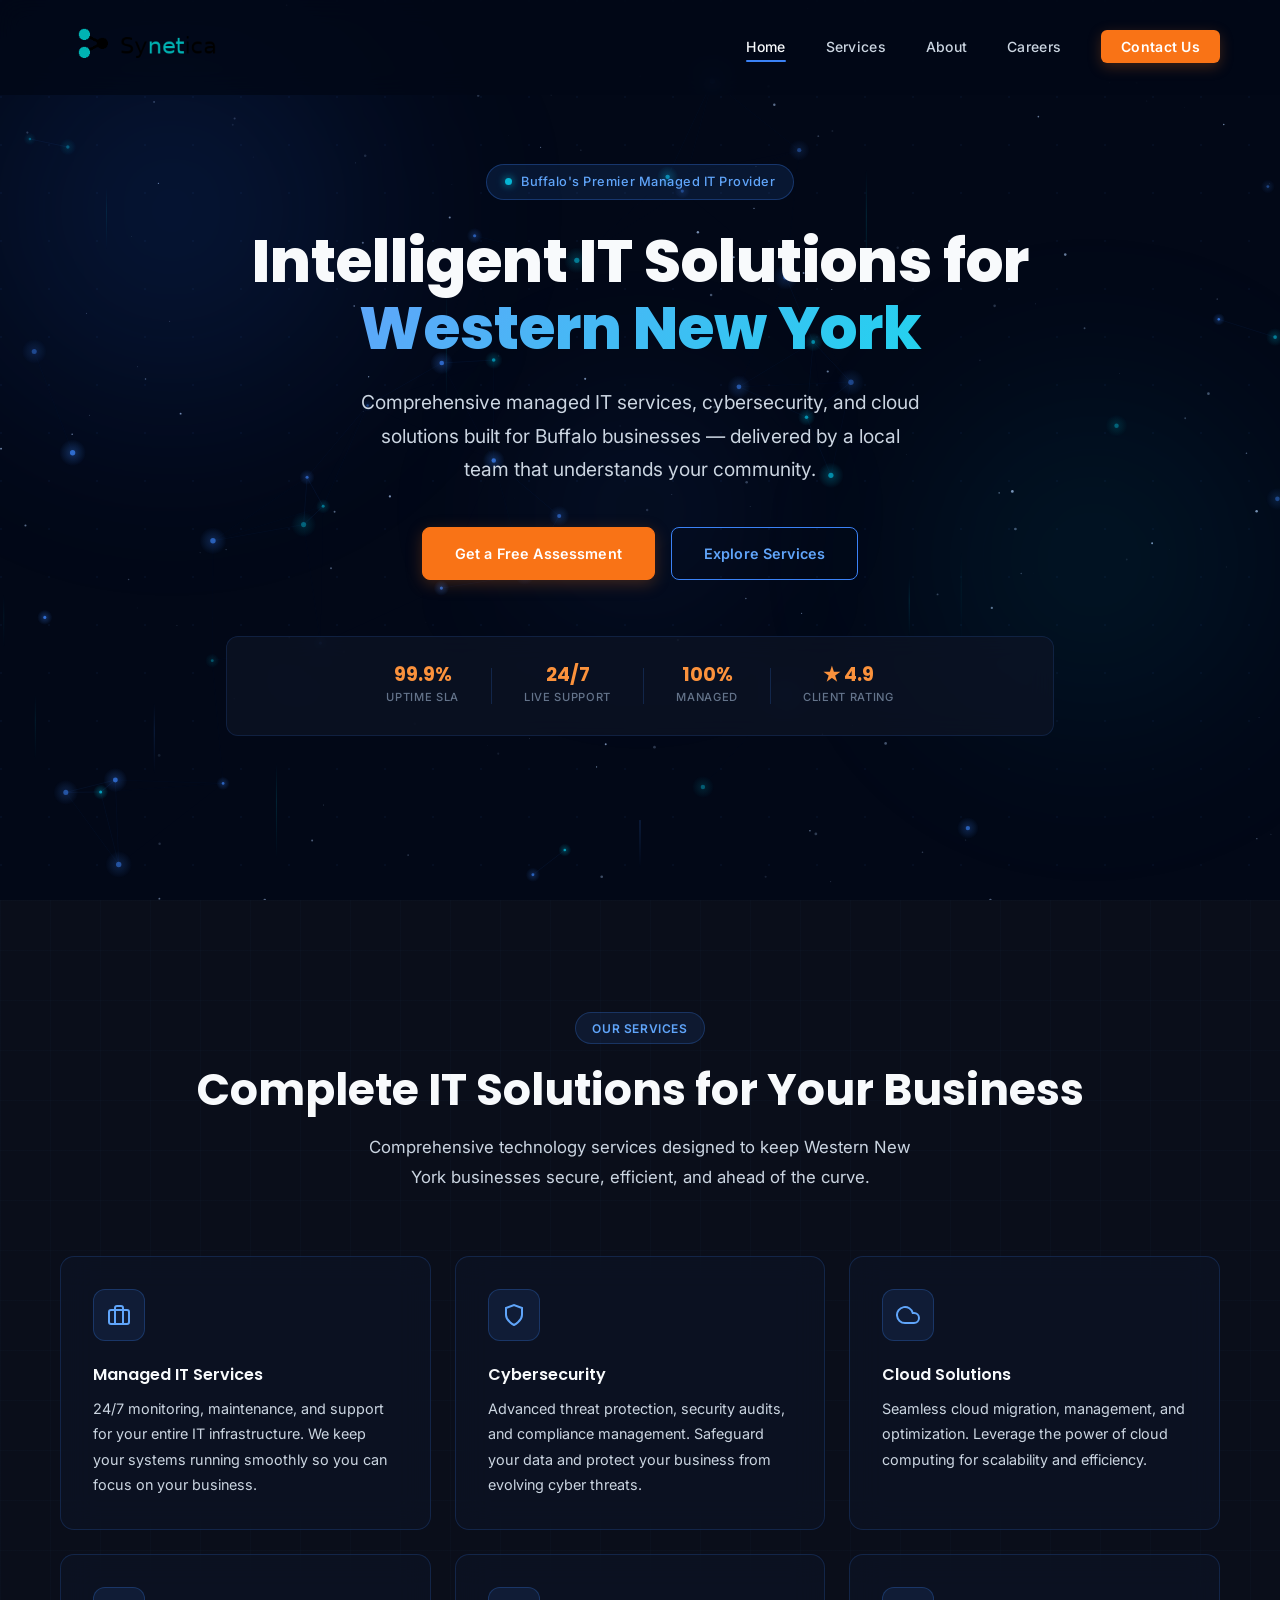
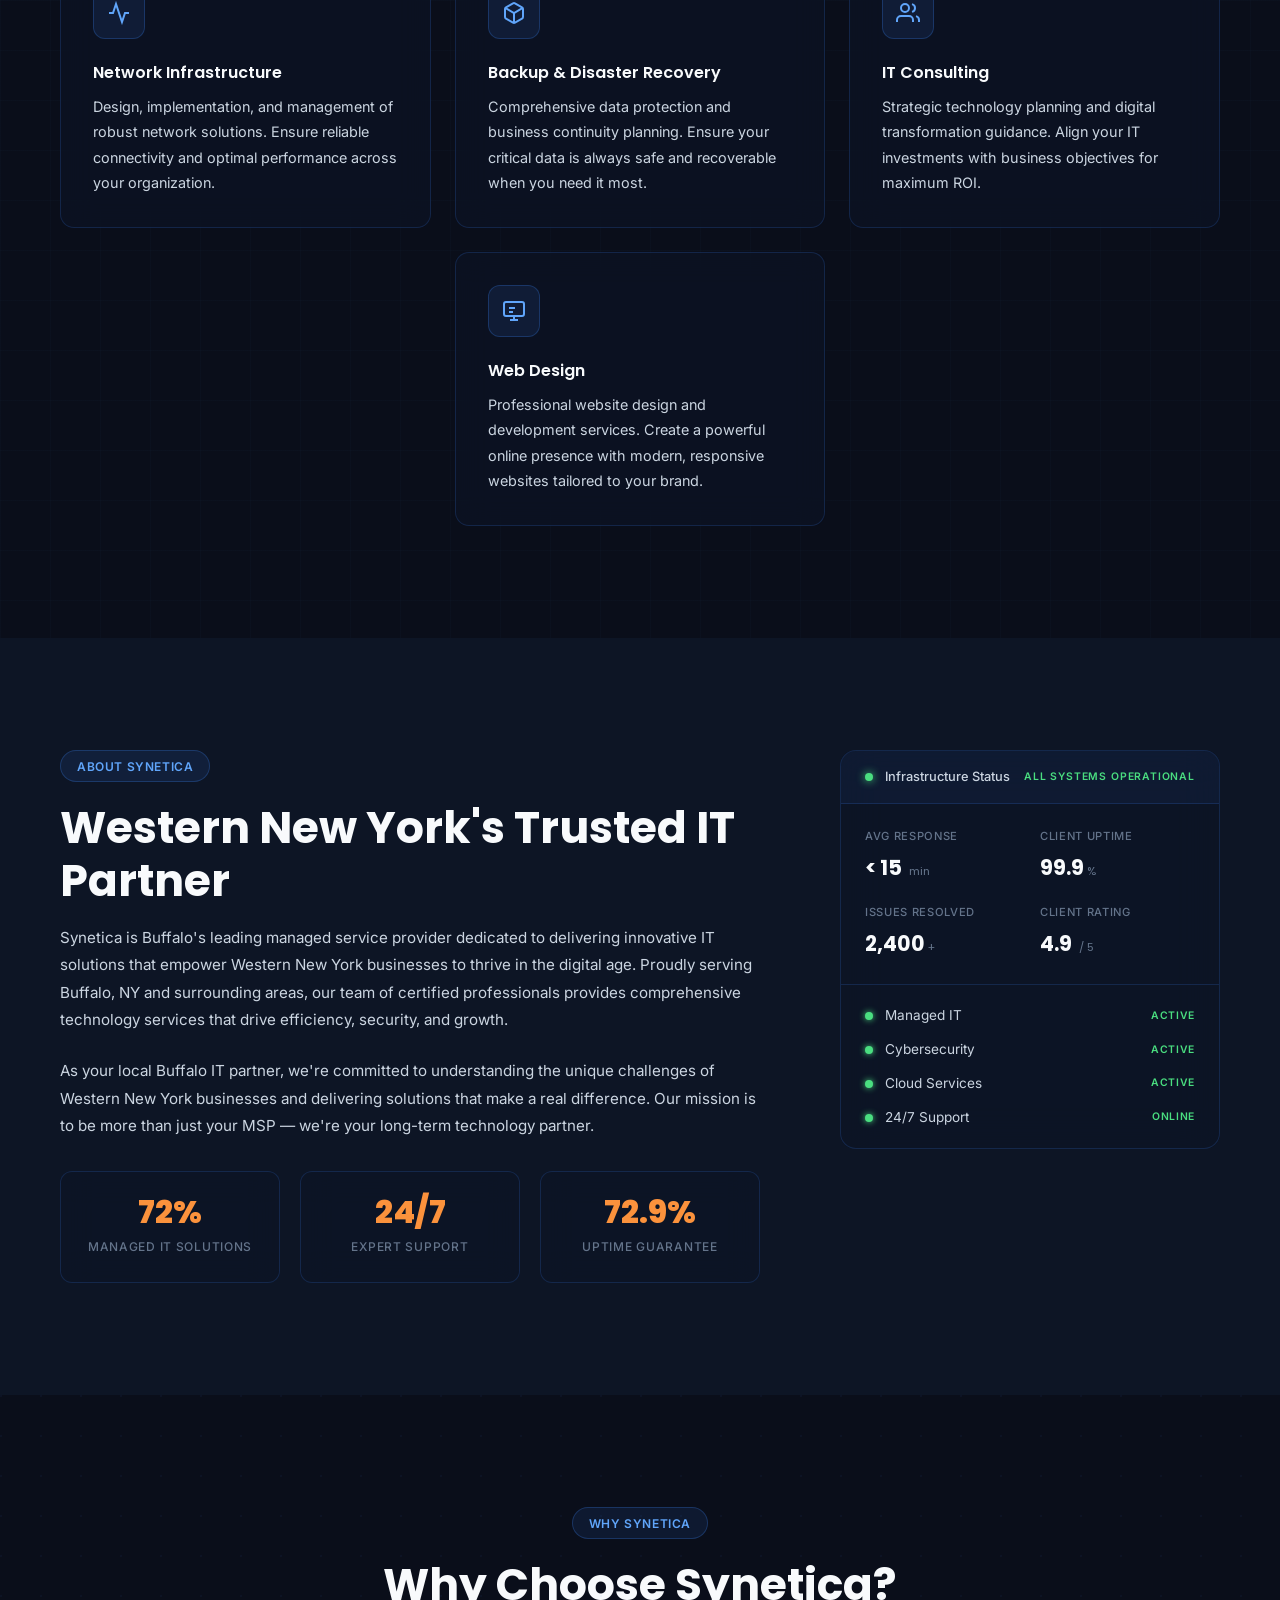
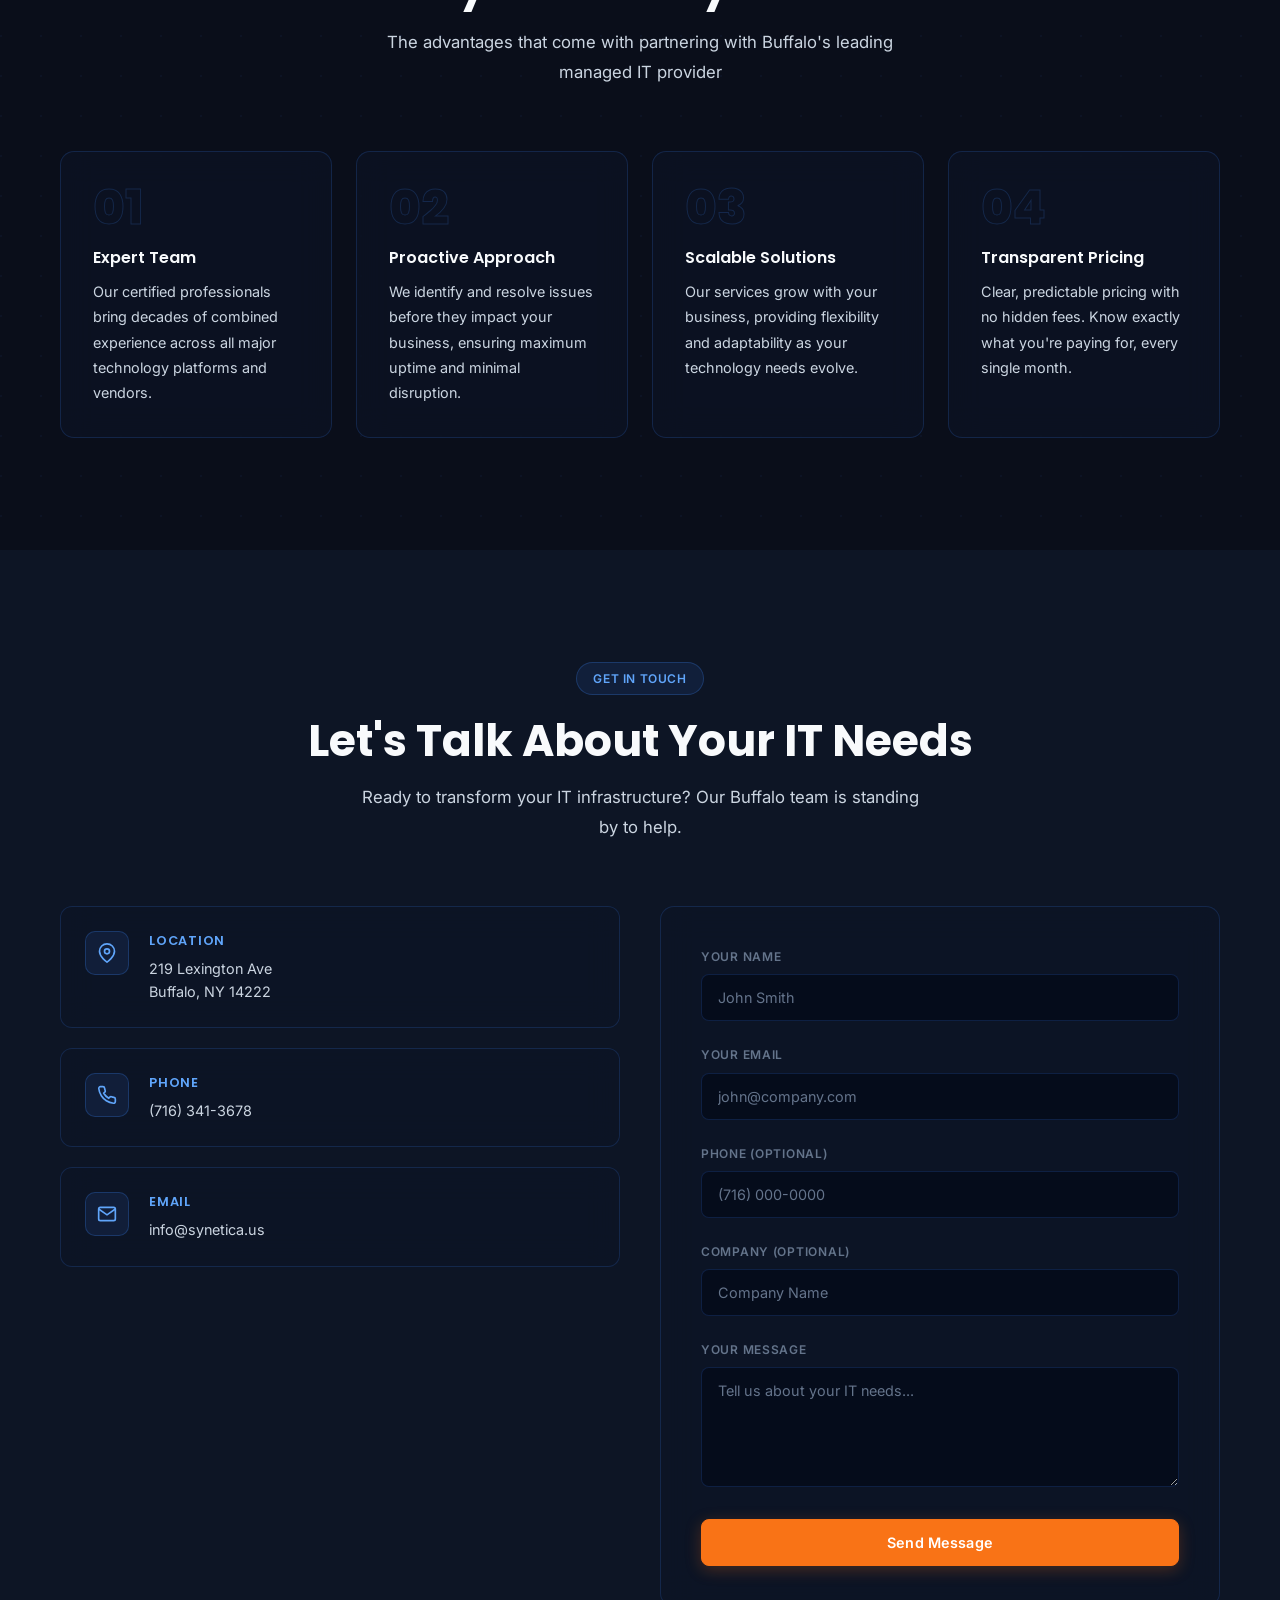
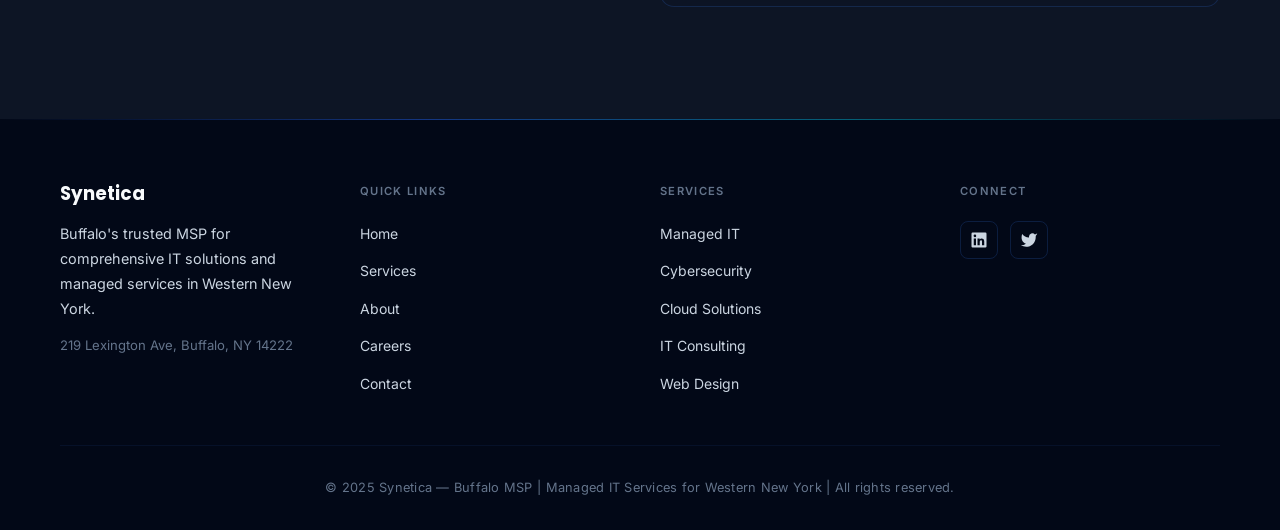
==== commit 88401eb0: "new design" ====
--- a/index.html
+++ b/index.html
@@ -8,11 +8,11 @@
     <meta name="geo.region" content="US-NY">
     <meta name="geo.placename" content="Buffalo">
     <meta name="geo.position" content="42.886447;-78.878369">
-    <title>Buffalo MSP & IT Services | Synetica | Western New York Managed IT Provider</title>
+    <title>Buffalo MSP &amp; IT Services | Synetica | Western New York Managed IT Provider</title>
     <link rel="icon" type="image/png" href="images/Synetica Logo.png">
     <link rel="preconnect" href="https://fonts.googleapis.com">
     <link rel="preconnect" href="https://fonts.gstatic.com" crossorigin>
-    <link href="https://fonts.googleapis.com/css2?family=Orbitron:wght@400;500;600;700;800;900&family=Space+Grotesk:wght@300;400;500;600;700&display=swap" rel="stylesheet">
+    <link href="https://fonts.googleapis.com/css2?family=Inter:wght@400;500;600&family=Poppins:wght@600;700;800&display=swap" rel="stylesheet">
     <link rel="stylesheet" href="styles.css">
     <script type="application/ld+json">
     {
@@ -67,27 +67,6 @@
 </head>
 <body>
 
-    <!-- Boot Sequence Overlay -->
-    <div id="boot-sequence" class="boot-sequence">
-        <div class="boot-content">
-            <div class="boot-logo">S Y N E T I C A</div>
-            <div class="boot-tagline">MANAGED IT SYSTEMS — BUFFALO, NY</div>
-            <div class="boot-lines">
-                <div class="boot-line" data-delay="0">&#x25B6; INITIALIZING NEURAL INTERFACE...</div>
-                <div class="boot-line" data-delay="400">&#x25B6; LOADING SECURITY PROTOCOLS...</div>
-                <div class="boot-line" data-delay="800">&#x25B6; ESTABLISHING SECURE LINK...</div>
-                <div class="boot-line boot-ready" data-delay="1200">&#x25CF; SYSTEM ONLINE</div>
-            </div>
-            <div class="boot-bar-wrap">
-                <div class="boot-bar"><div class="boot-progress"></div></div>
-            </div>
-        </div>
-    </div>
-
-    <!-- Custom Cursor -->
-    <div class="cursor-dot" id="cursorDot"></div>
-    <div class="cursor-ring" id="cursorRing"></div>
-
     <!-- Navigation -->
     <nav class="navbar" id="navbar">
         <div class="container nav-container">
@@ -106,7 +85,7 @@
                 <li><a href="#services" class="nav-link">Services</a></li>
                 <li><a href="#about" class="nav-link">About</a></li>
                 <li><a href="careers.html" class="nav-link">Careers</a></li>
-                <li><a href="#contact" class="nav-link nav-link-cta">Contact</a></li>
+                <li><a href="#contact" class="nav-link nav-link-cta">Contact Us</a></li>
             </ul>
         </div>
     </nav>
@@ -114,73 +93,54 @@
     <!-- Hero Section -->
     <section class="hero" id="home">
         <canvas id="hero-canvas"></canvas>
-        <div class="scan-lines"></div>
+        <div class="hero-orb hero-orb-1"></div>
+        <div class="hero-orb hero-orb-2"></div>
+        <div class="hero-orb hero-orb-3"></div>
         <div class="hero-grid"></div>
 
-        <div class="hud-corner hud-tl">
-            <div class="hud-line hud-h"></div>
-            <div class="hud-line hud-v"></div>
-        </div>
-        <div class="hud-corner hud-tr">
-            <div class="hud-line hud-h"></div>
-            <div class="hud-line hud-v"></div>
-        </div>
-        <div class="hud-corner hud-bl">
-            <div class="hud-line hud-h"></div>
-            <div class="hud-line hud-v"></div>
-        </div>
-        <div class="hud-corner hud-br">
-            <div class="hud-line hud-h"></div>
-            <div class="hud-line hud-v"></div>
-        </div>
-
-        <div class="hero-status">
-            <span class="status-dot"></span>
-            <span class="status-text">SYN-NET ACTIVE</span>
-        </div>
-
-        <div class="hero-data-readout">
-            <span class="data-item">LAT: 42.8864°N</span>
-            <span class="data-item">LON: 78.8784°W</span>
-            <span class="data-item">BUFFALO, NY</span>
-        </div>
-
         <div class="container hero-content">
-            <div class="hero-label">NEXT-GEN MANAGED IT</div>
-            <h1 class="hero-title" data-glitch="Buffalo's Leading MSP for Intelligent IT Solutions">Buffalo's Leading MSP for Intelligent IT Solutions</h1>
-            <p class="hero-subtitle">Comprehensive managed IT services, cybersecurity, and cloud solutions for Western New York businesses.</p>
+            <div class="hero-badge">
+                <span class="badge-dot"></span>
+                Buffalo's Premier Managed IT Provider
+            </div>
+            <h1 class="hero-title">
+                Intelligent IT Solutions for<br>
+                <span class="text-gradient">Western New York</span>
+            </h1>
+            <p class="hero-subtitle">Comprehensive managed IT services, cybersecurity, and cloud solutions built for Buffalo businesses — delivered by a local team that understands your community.</p>
             <div class="hero-cta">
                 <a href="#contact" class="btn btn-primary">
-                    <span class="btn-inner">Initialize Contact</span>
-                    <span class="btn-glow"></span>
+                    <span class="btn-inner">Get a Free Assessment</span>
                 </a>
                 <a href="#services" class="btn btn-secondary">
-                    <span class="btn-inner">Explore Systems</span>
+                    <span class="btn-inner">Explore Services</span>
                 </a>
             </div>
-            <div class="hero-metrics">
-                <div class="hero-metric">
-                    <span class="metric-val">99.9%</span>
-                    <span class="metric-label">Uptime</span>
-                </div>
-                <div class="hero-metric-divider"></div>
-                <div class="hero-metric">
-                    <span class="metric-val">24/7</span>
-                    <span class="metric-label">Support</span>
-                </div>
-                <div class="hero-metric-divider"></div>
-                <div class="hero-metric">
-                    <span class="metric-val">100%</span>
-                    <span class="metric-label">Managed</span>
+            <div class="hero-trust">
+                <div class="trust-stat">
+                    <span class="trust-val">99.9%</span>
+                    <span class="trust-label">Uptime SLA</span>
+                </div>
+                <div class="trust-divider"></div>
+                <div class="trust-stat">
+                    <span class="trust-val">24/7</span>
+                    <span class="trust-label">Live Support</span>
+                </div>
+                <div class="trust-divider"></div>
+                <div class="trust-stat">
+                    <span class="trust-val">100%</span>
+                    <span class="trust-label">Managed</span>
+                </div>
+                <div class="trust-divider"></div>
+                <div class="trust-stat">
+                    <span class="trust-val">&#9733; 4.9</span>
+                    <span class="trust-label">Client Rating</span>
                 </div>
             </div>
         </div>
 
         <div class="scroll-indicator">
-            <div class="scroll-track">
-                <div class="scroll-thumb"></div>
-            </div>
-            <span class="scroll-label">SCROLL</span>
+            <div class="scroll-line"></div>
         </div>
     </section>
 
@@ -189,15 +149,14 @@
         <div class="section-bg-grid"></div>
         <div class="container">
             <div class="section-header">
-                <div class="section-label">/ CORE SYSTEMS /</div>
-                <h2 class="section-title" data-glitch="Buffalo IT Services">Buffalo IT Services</h2>
-                <p class="section-subtitle">Comprehensive IT solutions designed to drive Western New York businesses forward</p>
+                <div class="section-label">Our Services</div>
+                <h2 class="section-title">Complete IT Solutions for Your Business</h2>
+                <p class="section-subtitle">Comprehensive technology services designed to keep Western New York businesses secure, efficient, and ahead of the curve.</p>
             </div>
 
             <div class="services-grid">
 
-                <div class="service-card holo-card" data-tilt>
-                    <div class="holo-shimmer"></div>
+                <div class="service-card">
                     <div class="service-icon">
                         <svg xmlns="http://www.w3.org/2000/svg" viewBox="0 0 24 24" fill="none" stroke="currentColor" stroke-width="2">
                             <rect x="2" y="7" width="20" height="14" rx="2" ry="2"></rect>
@@ -206,11 +165,9 @@
                     </div>
                     <h3>Managed IT Services</h3>
                     <p>24/7 monitoring, maintenance, and support for your entire IT infrastructure. We keep your systems running smoothly so you can focus on your business.</p>
-                    <div class="card-corner card-corner-br"></div>
-                </div>
-
-                <div class="service-card holo-card" data-tilt>
-                    <div class="holo-shimmer"></div>
+                </div>
+
+                <div class="service-card">
                     <div class="service-icon">
                         <svg xmlns="http://www.w3.org/2000/svg" viewBox="0 0 24 24" fill="none" stroke="currentColor" stroke-width="2">
                             <path d="M12 22s8-4 8-10V5l-8-3-8 3v7c0 6 8 10 8 10z"></path>
@@ -218,11 +175,9 @@
                     </div>
                     <h3>Cybersecurity</h3>
                     <p>Advanced threat protection, security audits, and compliance management. Safeguard your data and protect your business from evolving cyber threats.</p>
-                    <div class="card-corner card-corner-br"></div>
-                </div>
-
-                <div class="service-card holo-card" data-tilt>
-                    <div class="holo-shimmer"></div>
+                </div>
+
+                <div class="service-card">
                     <div class="service-icon">
                         <svg xmlns="http://www.w3.org/2000/svg" viewBox="0 0 24 24" fill="none" stroke="currentColor" stroke-width="2">
                             <path d="M18 10h-1.26A8 8 0 1 0 9 20h9a5 5 0 0 0 0-10z"></path>
@@ -230,23 +185,19 @@
                     </div>
                     <h3>Cloud Solutions</h3>
                     <p>Seamless cloud migration, management, and optimization. Leverage the power of cloud computing for scalability and efficiency.</p>
-                    <div class="card-corner card-corner-br"></div>
-                </div>
-
-                <div class="service-card holo-card" data-tilt>
-                    <div class="holo-shimmer"></div>
+                </div>
+
+                <div class="service-card">
                     <div class="service-icon">
                         <svg xmlns="http://www.w3.org/2000/svg" viewBox="0 0 24 24" fill="none" stroke="currentColor" stroke-width="2">
                             <polyline points="22 12 18 12 15 21 9 3 6 12 2 12"></polyline>
                         </svg>
                     </div>
                     <h3>Network Infrastructure</h3>
-                    <p>Design, implementation, and management of robust network solutions. Ensure reliable connectivity and optimal performance.</p>
-                    <div class="card-corner card-corner-br"></div>
-                </div>
-
-                <div class="service-card holo-card" data-tilt>
-                    <div class="holo-shimmer"></div>
+                    <p>Design, implementation, and management of robust network solutions. Ensure reliable connectivity and optimal performance across your organization.</p>
+                </div>
+
+                <div class="service-card">
                     <div class="service-icon">
                         <svg xmlns="http://www.w3.org/2000/svg" viewBox="0 0 24 24" fill="none" stroke="currentColor" stroke-width="2">
                             <path d="M21 16V8a2 2 0 0 0-1-1.73l-7-4a2 2 0 0 0-2 0l-7 4A2 2 0 0 0 3 8v8a2 2 0 0 0 1 1.73l7 4a2 2 0 0 0 2 0l7-4A2 2 0 0 0 21 16z"></path>
@@ -254,13 +205,11 @@
                             <line x1="12" y1="22.08" x2="12" y2="12"></line>
                         </svg>
                     </div>
-                    <h3>Backup & Disaster Recovery</h3>
-                    <p>Comprehensive data protection and business continuity planning. Ensure your critical data is always safe and recoverable.</p>
-                    <div class="card-corner card-corner-br"></div>
-                </div>
-
-                <div class="service-card holo-card" data-tilt>
-                    <div class="holo-shimmer"></div>
+                    <h3>Backup &amp; Disaster Recovery</h3>
+                    <p>Comprehensive data protection and business continuity planning. Ensure your critical data is always safe and recoverable when you need it most.</p>
+                </div>
+
+                <div class="service-card">
                     <div class="service-icon">
                         <svg xmlns="http://www.w3.org/2000/svg" viewBox="0 0 24 24" fill="none" stroke="currentColor" stroke-width="2">
                             <path d="M17 21v-2a4 4 0 0 0-4-4H5a4 4 0 0 0-4 4v2"></path>
@@ -270,12 +219,10 @@
                         </svg>
                     </div>
                     <h3>IT Consulting</h3>
-                    <p>Strategic technology planning and digital transformation guidance. Align your IT investments with business objectives.</p>
-                    <div class="card-corner card-corner-br"></div>
-                </div>
-
-                <div class="service-card holo-card" data-tilt>
-                    <div class="holo-shimmer"></div>
+                    <p>Strategic technology planning and digital transformation guidance. Align your IT investments with business objectives for maximum ROI.</p>
+                </div>
+
+                <div class="service-card">
                     <div class="service-icon">
                         <svg xmlns="http://www.w3.org/2000/svg" viewBox="0 0 24 24" fill="none" stroke="currentColor" stroke-width="2">
                             <rect x="2" y="3" width="20" height="14" rx="2" ry="2"></rect>
@@ -287,7 +234,6 @@
                     </div>
                     <h3>Web Design</h3>
                     <p>Professional website design and development services. Create a powerful online presence with modern, responsive websites tailored to your brand.</p>
-                    <div class="card-corner card-corner-br"></div>
                 </div>
 
             </div>
@@ -299,45 +245,71 @@
         <div class="container">
             <div class="about-content">
                 <div class="about-text">
-                    <div class="section-label">/ ABOUT SYNETICA /</div>
-                    <h2 class="section-title" data-glitch="Western New York's Trusted MSP">Western New York's Trusted MSP</h2>
+                    <div class="section-label">About Synetica</div>
+                    <h2 class="section-title">Western New York's Trusted IT Partner</h2>
                     <p>Synetica is Buffalo's leading managed service provider dedicated to delivering innovative IT solutions that empower Western New York businesses to thrive in the digital age. Proudly serving Buffalo, NY and surrounding areas, our team of certified professionals provides comprehensive technology services that drive efficiency, security, and growth.</p>
-                    <p>As your local Buffalo IT partner, we're committed to understanding the unique challenges of Western New York businesses and delivering solutions that make a real difference. Our mission is to be more than just your MSP—we're your technology partner.</p>
+                    <p>As your local Buffalo IT partner, we're committed to understanding the unique challenges of Western New York businesses and delivering solutions that make a real difference. Our mission is to be more than just your MSP — we're your long-term technology partner.</p>
                     <div class="about-stats">
-                        <div class="stat holo-card">
+                        <div class="stat">
                             <h3 class="stat-counter" data-target="100" data-suffix="%">0%</h3>
                             <p>Managed IT Solutions</p>
                         </div>
-                        <div class="stat holo-card">
-                            <h3 class="stat-display">24/7</h3>
+                        <div class="stat">
+                            <span class="stat-display">24/7</span>
                             <p>Expert Support</p>
                         </div>
-                        <div class="stat holo-card">
+                        <div class="stat">
                             <h3 class="stat-counter" data-target="99.9" data-suffix="%" data-decimal="1">0%</h3>
                             <p>Uptime Guarantee</p>
                         </div>
                     </div>
                 </div>
                 <div class="about-image">
-                    <div class="about-holo-display">
-                        <div class="holo-display-inner">
-                            <div class="holo-ring holo-ring-1"></div>
-                            <div class="holo-ring holo-ring-2"></div>
-                            <div class="holo-ring holo-ring-3"></div>
-                            <div class="holo-core">
-                                <svg xmlns="http://www.w3.org/2000/svg" viewBox="0 0 24 24" fill="none" stroke="currentColor" stroke-width="1">
-                                    <rect x="2" y="3" width="20" height="14" rx="2" ry="2"></rect>
-                                    <line x1="8" y1="21" x2="16" y2="21"></line>
-                                    <line x1="12" y1="17" x2="12" y2="21"></line>
-                                </svg>
-                            </div>
-                            <div class="holo-scan-line"></div>
-                        </div>
-                        <div class="holo-data">
-                            <div class="holo-data-line">SYN-CORE v4.2.1</div>
-                            <div class="holo-data-line">UPTIME: 99.9%</div>
-                            <div class="holo-data-line">THREAT LVL: MINIMAL</div>
-                            <div class="holo-data-line blink">&#x25A0; ALL SYSTEMS NOMINAL</div>
+                    <div class="about-panel">
+                        <div class="panel-header">
+                            <div class="panel-indicator"></div>
+                            <span>Infrastructure Status</span>
+                            <span class="panel-badge">All Systems Operational</span>
+                        </div>
+                        <div class="panel-metrics">
+                            <div class="panel-metric">
+                                <span class="pm-label">Avg Response</span>
+                                <span class="pm-value">&lt; 15 <span>min</span></span>
+                            </div>
+                            <div class="panel-metric">
+                                <span class="pm-label">Client Uptime</span>
+                                <span class="pm-value">99.9<span>%</span></span>
+                            </div>
+                            <div class="panel-metric">
+                                <span class="pm-label">Issues Resolved</span>
+                                <span class="pm-value">2,400<span>+</span></span>
+                            </div>
+                            <div class="panel-metric">
+                                <span class="pm-label">Client Rating</span>
+                                <span class="pm-value">4.9 <span>/ 5</span></span>
+                            </div>
+                        </div>
+                        <div class="panel-services">
+                            <div class="service-status">
+                                <span class="status-dot"></span>
+                                <span class="service-status-label">Managed IT</span>
+                                <span class="service-status-tag">Active</span>
+                            </div>
+                            <div class="service-status">
+                                <span class="status-dot"></span>
+                                <span class="service-status-label">Cybersecurity</span>
+                                <span class="service-status-tag">Active</span>
+                            </div>
+                            <div class="service-status">
+                                <span class="status-dot"></span>
+                                <span class="service-status-label">Cloud Services</span>
+                                <span class="service-status-tag">Active</span>
+                            </div>
+                            <div class="service-status">
+                                <span class="status-dot"></span>
+                                <span class="service-status-label">24/7 Support</span>
+                                <span class="service-status-tag">Online</span>
+                            </div>
                         </div>
                     </div>
                 </div>
@@ -350,34 +322,34 @@
         <div class="section-bg-circuit"></div>
         <div class="container">
             <div class="section-header">
-                <div class="section-label">/ ADVANTAGES /</div>
-                <h2 class="section-title" data-glitch="Why Choose Synetica?">Why Choose Synetica?</h2>
-                <p class="section-subtitle">The benefits of partnering with us</p>
+                <div class="section-label">Why Synetica</div>
+                <h2 class="section-title">Why Choose Synetica?</h2>
+                <p class="section-subtitle">The advantages that come with partnering with Buffalo's leading managed IT provider</p>
             </div>
 
             <div class="features-grid">
-                <div class="feature holo-card" data-tilt>
+                <div class="feature">
                     <div class="feature-number">01</div>
                     <h3>Expert Team</h3>
-                    <p>Our certified professionals bring decades of combined experience across all major technology platforms.</p>
+                    <p>Our certified professionals bring decades of combined experience across all major technology platforms and vendors.</p>
                     <div class="feature-accent"></div>
                 </div>
-                <div class="feature holo-card" data-tilt>
+                <div class="feature">
                     <div class="feature-number">02</div>
                     <h3>Proactive Approach</h3>
-                    <p>We identify and resolve issues before they impact your business, ensuring maximum uptime.</p>
+                    <p>We identify and resolve issues before they impact your business, ensuring maximum uptime and minimal disruption.</p>
                     <div class="feature-accent"></div>
                 </div>
-                <div class="feature holo-card" data-tilt>
+                <div class="feature">
                     <div class="feature-number">03</div>
                     <h3>Scalable Solutions</h3>
-                    <p>Our services grow with your business, providing flexibility and adaptability as your needs evolve.</p>
+                    <p>Our services grow with your business, providing flexibility and adaptability as your technology needs evolve.</p>
                     <div class="feature-accent"></div>
                 </div>
-                <div class="feature holo-card" data-tilt>
+                <div class="feature">
                     <div class="feature-number">04</div>
                     <h3>Transparent Pricing</h3>
-                    <p>Clear, predictable pricing with no hidden fees. Know exactly what you're paying for.</p>
+                    <p>Clear, predictable pricing with no hidden fees. Know exactly what you're paying for, every single month.</p>
                     <div class="feature-accent"></div>
                 </div>
             </div>
@@ -388,14 +360,14 @@
     <section class="contact" id="contact">
         <div class="container">
             <div class="section-header">
-                <div class="section-label">/ ESTABLISH LINK /</div>
-                <h2 class="section-title" data-glitch="Get In Touch">Get In Touch</h2>
-                <p class="section-subtitle">Ready to transform your IT infrastructure? Let's talk.</p>
+                <div class="section-label">Get in Touch</div>
+                <h2 class="section-title">Let's Talk About Your IT Needs</h2>
+                <p class="section-subtitle">Ready to transform your IT infrastructure? Our Buffalo team is standing by to help.</p>
             </div>
 
             <div class="contact-content">
                 <div class="contact-info">
-                    <div class="contact-item holo-card">
+                    <div class="contact-item">
                         <div class="contact-icon">
                             <svg xmlns="http://www.w3.org/2000/svg" viewBox="0 0 24 24" fill="none" stroke="currentColor" stroke-width="2">
                                 <path d="M21 10c0 7-9 13-9 13s-9-6-9-13a9 9 0 0 1 18 0z"></path>
@@ -407,7 +379,7 @@
                             <p>219 Lexington Ave<br>Buffalo, NY 14222</p>
                         </div>
                     </div>
-                    <div class="contact-item holo-card">
+                    <div class="contact-item">
                         <div class="contact-icon">
                             <svg xmlns="http://www.w3.org/2000/svg" viewBox="0 0 24 24" fill="none" stroke="currentColor" stroke-width="2">
                                 <path d="M22 16.92v3a2 2 0 0 1-2.18 2 19.79 19.79 0 0 1-8.63-3.07 19.5 19.5 0 0 1-6-6 19.79 19.79 0 0 1-3.07-8.67A2 2 0 0 1 4.11 2h3a2 2 0 0 1 2 1.72 12.84 12.84 0 0 0 .7 2.81 2 2 0 0 1-.45 2.11L8.09 9.91a16 16 0 0 0 6 6l1.27-1.27a2 2 0 0 1 2.11-.45 12.84 12.84 0 0 0 2.81.7A2 2 0 0 1 22 16.92z"></path>
@@ -418,7 +390,7 @@
                             <p>(716) 341-3678</p>
                         </div>
                     </div>
-                    <div class="contact-item holo-card">
+                    <div class="contact-item">
                         <div class="contact-icon">
                             <svg xmlns="http://www.w3.org/2000/svg" viewBox="0 0 24 24" fill="none" stroke="currentColor" stroke-width="2">
                                 <path d="M4 4h16c1.1 0 2 .9 2 2v12c0 1.1-.9 2-2 2H4c-1.1 0-2-.9-2-2V6c0-1.1.9-2 2-2z"></path>
@@ -432,35 +404,29 @@
                     </div>
                 </div>
 
-                <form class="contact-form holo-card" id="contactForm" action="#contact">
+                <form class="contact-form" id="contactForm" action="#contact">
                     <div class="form-group">
                         <label for="name">Your Name</label>
                         <input type="text" id="name" name="name" placeholder="John Smith" required>
-                        <div class="input-glow"></div>
                     </div>
                     <div class="form-group">
                         <label for="email">Your Email</label>
                         <input type="email" id="email" name="email" placeholder="john@company.com" required>
-                        <div class="input-glow"></div>
                     </div>
                     <div class="form-group">
                         <label for="phone">Phone (Optional)</label>
                         <input type="tel" id="phone" name="phone" placeholder="(716) 000-0000">
-                        <div class="input-glow"></div>
                     </div>
                     <div class="form-group">
                         <label for="company">Company (Optional)</label>
                         <input type="text" id="company" name="company" placeholder="Company Name">
-                        <div class="input-glow"></div>
                     </div>
                     <div class="form-group">
                         <label for="message">Your Message</label>
                         <textarea id="message" name="message" rows="5" placeholder="Tell us about your IT needs..." required></textarea>
-                        <div class="input-glow"></div>
                     </div>
                     <button type="submit" class="btn btn-primary btn-full">
-                        <span class="btn-inner">Transmit Message</span>
-                        <span class="btn-glow"></span>
+                        <span class="btn-inner">Send Message</span>
                     </button>
                 </form>
             </div>
@@ -473,9 +439,9 @@
         <div class="container">
             <div class="footer-content">
                 <div class="footer-section">
-                    <h3>SYNETICA</h3>
+                    <h3>Synetica</h3>
                     <p>Buffalo's trusted MSP for comprehensive IT solutions and managed services in Western New York.</p>
-                    <p class="footer-address">&#x25CF; 219 Lexington Ave, Buffalo, NY 14222</p>
+                    <p class="footer-address">219 Lexington Ave, Buffalo, NY 14222</p>
                 </div>
                 <div class="footer-section">
                     <h4>Quick Links</h4>
@@ -505,7 +471,7 @@
                                 <path d="M20.5 2h-17A1.5 1.5 0 002 3.5v17A1.5 1.5 0 003.5 22h17a1.5 1.5 0 001.5-1.5v-17A1.5 1.5 0 0020.5 2zM8 19H5v-9h3zM6.5 8.25A1.75 1.75 0 118.3 6.5a1.78 1.78 0 01-1.8 1.75zM19 19h-3v-4.74c0-1.42-.6-1.93-1.38-1.93A1.74 1.74 0 0013 14.19a.66.66 0 000 .14V19h-3v-9h2.9v1.3a3.11 3.11 0 012.7-1.4c1.55 0 3.36.86 3.36 3.66z"></path>
                             </svg>
                         </a>
-                        <a href="#" aria-label="Twitter">
+                        <a href="#" aria-label="Twitter / X">
                             <svg xmlns="http://www.w3.org/2000/svg" viewBox="0 0 24 24" fill="currentColor">
                                 <path d="M23 3a10.9 10.9 0 01-3.14 1.53 4.48 4.48 0 00-7.86 3v1A10.66 10.66 0 013 4s-4 9 5 13a11.64 11.64 0 01-7 2c9 5 20 0 20-11.5a4.5 4.5 0 00-.08-.83A7.72 7.72 0 0023 3z"></path>
                             </svg>
@@ -514,7 +480,7 @@
                 </div>
             </div>
             <div class="footer-bottom">
-                <p>&copy; 2024 Synetica — Buffalo MSP | Managed IT Services for Western New York | All rights reserved.</p>
+                <p>&copy; 2025 Synetica &mdash; Buffalo MSP | Managed IT Services for Western New York | All rights reserved.</p>
             </div>
         </div>
     </footer>
--- a/styles.css
+++ b/styles.css
@@ -1,65 +1,64 @@
 /* ===========================
-   CSS Variables — Sci-Fi Dark Theme
+   Dark Premium Design System
    =========================== */
 :root {
-    /* Neon color palette */
-    --neon-cyan: #00f5ff;
-    --neon-cyan-soft: rgba(0, 245, 255, 0.7);
-    --neon-purple: #7b2fff;
-    --neon-purple-soft: rgba(123, 47, 255, 0.7);
-    --neon-pink: #ff2d78;
-    --neon-green: #00ff88;
-
-    /* Legacy aliases (used by existing elements) */
-    --primary-color: var(--neon-cyan);
-    --primary-dark: #00c8d4;
-    --secondary-color: var(--neon-purple);
-    --accent-color: var(--neon-cyan);
-
-    /* Background depths */
-    --bg-void: #000508;
-    --bg-deep: #010d1a;
-    --bg-space: #040f20;
-    --bg-surface: #071428;
-    --bg-elevated: #0a1a30;
-
-    /* Legacy bg aliases */
+    /* Blue palette */
+    --blue-600: #2563EB;
+    --blue-500: #3B82F6;
+    --blue-400: #60A5FA;
+    --blue-300: #93C5FD;
+
+    /* Cyan accent */
+    --cyan-500: #06B6D4;
+    --cyan-400: #22D3EE;
+
+    /* Orange CTA */
+    --orange-600: #EA580C;
+    --orange-500: #F97316;
+    --orange-400: #FB923C;
+
+    /* Navy backgrounds */
+    --bg-void:    #020817;
+    --bg-deep:    #0A0E1A;
+    --bg-space:   #0D1525;
+    --bg-surface: #111C32;
+    --bg-elevated: #162040;
+
+    /* Legacy aliases */
+    --bg-dark:  var(--bg-deep);
     --bg-light: var(--bg-space);
-    --bg-dark: var(--bg-deep);
-    --bg-card: var(--bg-elevated);
+    --bg-card:  var(--bg-elevated);
 
     /* Glass surfaces */
-    --glass-bg: rgba(4, 15, 30, 0.65);
-    --glass-bg-hover: rgba(6, 20, 40, 0.8);
-    --glass-border: rgba(0, 245, 255, 0.18);
-    --glass-border-hover: rgba(0, 245, 255, 0.5);
-    --glass-inner: rgba(0, 245, 255, 0.04);
+    --glass-bg:          rgba(13, 21, 37, 0.65);
+    --glass-bg-hover:    rgba(17, 28, 50, 0.85);
+    --glass-border:      rgba(59, 130, 246, 0.18);
+    --glass-border-hover: rgba(59, 130, 246, 0.5);
+    --glass-inner:       rgba(59, 130, 246, 0.04);
 
     /* Text */
-    --text-primary: #d8f4ff;
-    --text-secondary: rgba(180, 220, 255, 0.72);
-    --text-muted: rgba(120, 170, 200, 0.5);
-    --text-neon: var(--neon-cyan);
-    --text-dark: var(--text-primary);
+    --text-primary:   #F8FAFC;
+    --text-secondary: #CBD5E1;
+    --text-muted:     #64748B;
+    --text-dark:  var(--text-primary);
     --text-light: var(--text-secondary);
     --text-white: #ffffff;
-    --text-on-primary: #000c14;
 
     /* Borders */
-    --border-color: rgba(0, 245, 255, 0.12);
+    --border-color: rgba(59, 130, 246, 0.12);
 
     /* Shadows */
-    --shadow-sm: 0 2px 8px rgba(0, 0, 0, 0.5);
-    --shadow-md: 0 4px 20px rgba(0, 0, 0, 0.6);
-    --shadow-lg: 0 10px 40px rgba(0, 0, 0, 0.7);
-    --shadow-xl: 0 20px 60px rgba(0, 0, 0, 0.8);
-    --glow-cyan: 0 0 20px rgba(0, 245, 255, 0.4), 0 0 60px rgba(0, 245, 255, 0.15);
-    --glow-purple: 0 0 20px rgba(123, 47, 255, 0.4), 0 0 60px rgba(123, 47, 255, 0.15);
+    --shadow-sm: 0 2px 8px rgba(0, 0, 0, 0.4);
+    --shadow-md: 0 4px 20px rgba(0, 0, 0, 0.5);
+    --shadow-lg: 0 10px 40px rgba(0, 0, 0, 0.6);
+    --glow-blue:   0 0 20px rgba(59, 130, 246, 0.3), 0 0 60px rgba(59, 130, 246, 0.1);
+    --glow-orange: 0 0 20px rgba(249, 115, 22, 0.4), 0 0 60px rgba(249, 115, 22, 0.1);
+    --glow-cyan:   0 0 20px rgba(6, 182, 212, 0.3), 0 0 60px rgba(6, 182, 212, 0.1);
 
     /* Transitions */
-    --transition-fast: 0.2s cubic-bezier(0.4, 0, 0.2, 1);
-    --transition-normal: 0.4s cubic-bezier(0.4, 0, 0.2, 1);
-    --transition-slow: 0.7s cubic-bezier(0.4, 0, 0.2, 1);
+    --transition-fast:   0.2s cubic-bezier(0.4, 0, 0.2, 1);
+    --transition-normal: 0.35s cubic-bezier(0.4, 0, 0.2, 1);
+    --transition-slow:   0.6s cubic-bezier(0.4, 0, 0.2, 1);
 }
 
 /* ===========================
@@ -77,149 +76,17 @@
 }
 
 body {
-    font-family: 'Space Grotesk', -apple-system, BlinkMacSystemFont, 'Segoe UI', sans-serif;
+    font-family: 'Inter', -apple-system, BlinkMacSystemFont, 'Segoe UI', sans-serif;
     line-height: 1.6;
     color: var(--text-primary);
     background-color: var(--bg-void);
     overflow-x: hidden;
-    cursor: none;
 }
 
 img { max-width: 100%; height: auto; display: block; }
 a { text-decoration: none; color: inherit; transition: var(--transition-fast); }
 ul { list-style: none; }
-button { font-family: inherit; cursor: none; border: none; background: none; }
-
-/* ===========================
-   Custom Cursor
-   =========================== */
-.cursor-dot {
-    width: 6px;
-    height: 6px;
-    background: var(--neon-cyan);
-    border-radius: 50%;
-    position: fixed;
-    top: 0; left: 0;
-    z-index: 99999;
-    pointer-events: none;
-    transform: translate(-50%, -50%);
-    box-shadow: 0 0 10px var(--neon-cyan), 0 0 20px var(--neon-cyan);
-    transition: width 0.15s, height 0.15s, background 0.15s;
-}
-
-.cursor-ring {
-    width: 32px;
-    height: 32px;
-    border: 1px solid rgba(0, 245, 255, 0.6);
-    border-radius: 50%;
-    position: fixed;
-    top: 0; left: 0;
-    z-index: 99998;
-    pointer-events: none;
-    transform: translate(-50%, -50%);
-    transition: transform 0.08s linear, width 0.3s, height 0.3s, border-color 0.3s;
-}
-
-body:has(a:hover) .cursor-dot,
-body:has(button:hover) .cursor-dot {
-    width: 10px;
-    height: 10px;
-    background: var(--neon-pink);
-    box-shadow: 0 0 12px var(--neon-pink), 0 0 25px var(--neon-pink);
-}
-
-body:has(a:hover) .cursor-ring,
-body:has(button:hover) .cursor-ring {
-    width: 44px;
-    height: 44px;
-    border-color: rgba(255, 45, 120, 0.7);
-}
-
-/* ===========================
-   Boot Sequence
-   =========================== */
-.boot-sequence {
-    position: fixed;
-    inset: 0;
-    background: #000508;
-    z-index: 100000;
-    display: flex;
-    align-items: center;
-    justify-content: center;
-    transition: opacity 0.8s ease, visibility 0.8s ease;
-}
-
-.boot-sequence.hidden {
-    opacity: 0;
-    visibility: hidden;
-    pointer-events: none;
-}
-
-.boot-content {
-    text-align: center;
-    font-family: 'Orbitron', monospace;
-}
-
-.boot-logo {
-    font-size: clamp(1.8rem, 5vw, 3.5rem);
-    font-weight: 900;
-    letter-spacing: 0.5em;
-    color: var(--neon-cyan);
-    text-shadow: 0 0 30px var(--neon-cyan), 0 0 60px rgba(0, 245, 255, 0.4);
-    margin-bottom: 0.5rem;
-    animation: logoPulse 2s ease infinite;
-}
-
-.boot-tagline {
-    font-size: 0.65rem;
-    letter-spacing: 0.3em;
-    color: var(--text-muted);
-    margin-bottom: 3rem;
-}
-
-.boot-lines {
-    display: flex;
-    flex-direction: column;
-    gap: 0.75rem;
-    margin-bottom: 2rem;
-    text-align: left;
-    min-width: 340px;
-}
-
-.boot-line {
-    font-size: 0.75rem;
-    letter-spacing: 0.05em;
-    color: rgba(0, 245, 255, 0.6);
-    opacity: 0;
-    transform: translateX(-10px);
-    transition: opacity 0.3s ease, transform 0.3s ease;
-}
-
-.boot-line.visible { opacity: 1; transform: translateX(0); }
-
-.boot-ready {
-    color: var(--neon-green);
-    font-weight: 700;
-    text-shadow: 0 0 10px var(--neon-green);
-}
-
-.boot-bar-wrap { padding: 0 0.25rem; }
-
-.boot-bar {
-    height: 2px;
-    background: rgba(0, 245, 255, 0.15);
-    border-radius: 1px;
-    overflow: hidden;
-}
-
-.boot-progress {
-    height: 100%;
-    width: 0%;
-    background: linear-gradient(90deg, var(--neon-purple), var(--neon-cyan));
-    box-shadow: 0 0 10px var(--neon-cyan);
-    transition: width 1.6s cubic-bezier(0.4, 0, 0.2, 1);
-    border-radius: 1px;
-}
+button { font-family: inherit; cursor: pointer; border: none; background: none; }
 
 /* ===========================
    Container & Layout
@@ -234,91 +101,105 @@
 section { padding: 5rem 0; position: relative; overflow: hidden; }
 
 /* ===========================
-   Glassmorphism Base
-   =========================== */
-.holo-card {
+   Glass Card Base
+   =========================== */
+.glass-card {
     background: var(--glass-bg);
-    backdrop-filter: blur(20px);
-    -webkit-backdrop-filter: blur(20px);
+    backdrop-filter: blur(16px);
+    -webkit-backdrop-filter: blur(16px);
     border: 1px solid var(--glass-border);
     border-radius: 12px;
     position: relative;
     overflow: hidden;
-    transition: border-color var(--transition-normal),
-                box-shadow var(--transition-normal),
-                transform var(--transition-normal),
-                background var(--transition-normal);
-}
-
-.holo-card::before {
-    content: '';
-    position: absolute;
-    inset: 0;
-    background: linear-gradient(135deg, var(--glass-inner) 0%, transparent 60%, rgba(123, 47, 255, 0.03) 100%);
-    pointer-events: none;
-    border-radius: inherit;
+    transition:
+        border-color var(--transition-normal),
+        box-shadow var(--transition-normal),
+        background var(--transition-normal);
+}
+
+.glass-card:hover {
+    border-color: var(--glass-border-hover);
+    box-shadow: var(--glow-blue), 0 20px 40px rgba(0, 0, 0, 0.3);
+    background: var(--glass-bg-hover);
+}
+
+/* Legacy alias for careers page */
+.holo-card {
+    background: var(--glass-bg);
+    backdrop-filter: blur(16px);
+    -webkit-backdrop-filter: blur(16px);
+    border: 1px solid var(--glass-border);
+    border-radius: 12px;
+    position: relative;
+    overflow: hidden;
+    transition:
+        border-color var(--transition-normal),
+        box-shadow var(--transition-normal),
+        background var(--transition-normal);
 }
 
 .holo-card:hover {
     border-color: var(--glass-border-hover);
-    box-shadow: var(--glow-cyan), inset 0 0 30px rgba(0, 245, 255, 0.04);
+    box-shadow: var(--glow-blue), 0 20px 40px rgba(0, 0, 0, 0.3);
     background: var(--glass-bg-hover);
 }
 
-.holo-shimmer {
-    position: absolute;
-    inset: 0;
-    background: linear-gradient(105deg, transparent 40%, rgba(0, 245, 255, 0.06) 50%, transparent 60%);
-    transform: translateX(-100%);
-    transition: transform 0.6s ease;
-    pointer-events: none;
-    border-radius: inherit;
-}
-
-.holo-card:hover .holo-shimmer { transform: translateX(100%); }
-
 /* ===========================
    Section Headers
    =========================== */
 .section-label {
-    font-family: 'Orbitron', monospace;
-    font-size: 0.7rem;
-    letter-spacing: 0.3em;
-    color: var(--neon-cyan);
+    display: inline-flex;
+    align-items: center;
+    gap: 0.5rem;
+    padding: 0.35rem 1rem;
+    background: rgba(59, 130, 246, 0.1);
+    border: 1px solid rgba(59, 130, 246, 0.25);
+    border-radius: 100px;
+    font-size: 0.75rem;
+    font-weight: 600;
+    color: var(--blue-400);
+    letter-spacing: 0.05em;
+    margin-bottom: 1.25rem;
     text-transform: uppercase;
-    margin-bottom: 1rem;
-    opacity: 0.8;
 }
 
 .section-header { text-align: center; margin-bottom: 4rem; }
 
 .section-title {
-    font-family: 'Orbitron', monospace;
-    font-size: clamp(1.6rem, 4vw, 2.75rem);
+    font-family: 'Poppins', sans-serif;
+    font-size: clamp(1.75rem, 4vw, 2.75rem);
     font-weight: 700;
     color: var(--text-primary);
     margin-bottom: 1rem;
     line-height: 1.2;
-    position: relative;
-    display: inline-block;
-}
-
-.section-title.glitch-active {
-    animation: glitch 0.3s cubic-bezier(.25,.46,.45,.94) both;
 }
 
 .section-subtitle {
     font-size: 1.05rem;
     color: var(--text-secondary);
-    max-width: 580px;
+    max-width: 560px;
     margin: 0 auto;
-    line-height: 1.7;
+    line-height: 1.75;
 }
 
 /* ===========================
    Typography
    =========================== */
-h1, h2, h3 { line-height: 1.2; }
+h1, h2, h3 {
+    font-family: 'Poppins', sans-serif;
+    line-height: 1.2;
+}
+
+.text-gradient {
+    background: linear-gradient(135deg, var(--blue-400), var(--cyan-400));
+    -webkit-background-clip: text;
+    -webkit-text-fill-color: transparent;
+    background-clip: text;
+}
+
+.text-orange {
+    color: var(--orange-500);
+}
 
 /* ===========================
    Buttons
@@ -327,59 +208,58 @@
     display: inline-flex;
     align-items: center;
     justify-content: center;
-    padding: 0.9rem 2.2rem;
-    border-radius: 6px;
+    gap: 0.5rem;
+    padding: 0.875rem 2rem;
+    border-radius: 8px;
+    font-family: 'Inter', sans-serif;
     font-weight: 600;
-    font-size: 0.95rem;
-    letter-spacing: 0.04em;
-    transition: var(--transition-normal);
-    border: 1px solid transparent;
+    font-size: 0.9rem;
+    letter-spacing: 0.01em;
+    transition: all var(--transition-normal);
+    border: 1.5px solid transparent;
+    cursor: pointer;
     position: relative;
     overflow: hidden;
-    font-family: 'Orbitron', monospace;
-    font-size: 0.8rem;
+    white-space: nowrap;
 }
 
 .btn-inner { position: relative; z-index: 1; }
 
-.btn-glow {
-    position: absolute;
-    inset: 0;
-    background: radial-gradient(ellipse at center, rgba(0, 245, 255, 0.3) 0%, transparent 70%);
-    opacity: 0;
-    transition: opacity var(--transition-normal);
-}
+/* Legacy glow span (used in careers) */
+.btn-glow { display: none; }
 
 .btn-primary {
-    background: linear-gradient(135deg, rgba(0, 245, 255, 0.15), rgba(0, 245, 255, 0.08));
-    border-color: var(--neon-cyan);
-    color: var(--neon-cyan);
-    box-shadow: 0 0 15px rgba(0, 245, 255, 0.2), inset 0 0 15px rgba(0, 245, 255, 0.05);
-    text-shadow: 0 0 8px rgba(0, 245, 255, 0.6);
+    background: var(--orange-500);
+    border-color: var(--orange-500);
+    color: #fff;
+    box-shadow: 0 4px 16px rgba(249, 115, 22, 0.25);
 }
 
 .btn-primary:hover {
-    background: linear-gradient(135deg, rgba(0, 245, 255, 0.25), rgba(0, 245, 255, 0.15));
-    box-shadow: 0 0 30px rgba(0, 245, 255, 0.5), 0 0 60px rgba(0, 245, 255, 0.2), inset 0 0 20px rgba(0, 245, 255, 0.1);
+    background: var(--orange-600);
+    border-color: var(--orange-600);
+    box-shadow: 0 8px 28px rgba(249, 115, 22, 0.4);
     transform: translateY(-2px);
-    text-shadow: 0 0 12px rgba(0, 245, 255, 1);
-}
-
-.btn-primary:hover .btn-glow { opacity: 1; }
+    color: #fff;
+}
+
+.btn-primary:active { transform: translateY(0); }
 
 .btn-secondary {
     background: transparent;
-    border-color: rgba(123, 47, 255, 0.6);
-    color: var(--neon-purple-soft);
-    text-shadow: 0 0 8px rgba(123, 47, 255, 0.6);
+    border-color: var(--blue-500);
+    color: var(--blue-400);
 }
 
 .btn-secondary:hover {
-    border-color: var(--neon-purple);
+    background: rgba(59, 130, 246, 0.1);
+    border-color: var(--blue-400);
     color: var(--text-primary);
-    box-shadow: 0 0 25px rgba(123, 47, 255, 0.4);
+    box-shadow: 0 8px 24px rgba(59, 130, 246, 0.2);
     transform: translateY(-2px);
 }
+
+.btn-secondary:active { transform: translateY(0); }
 
 .btn-full { width: 100%; }
 
@@ -389,20 +269,20 @@
 .navbar {
     position: fixed;
     top: 0; left: 0; width: 100%;
-    background: rgba(1, 13, 26, 0.85);
+    background: rgba(2, 8, 23, 0.8);
     z-index: 1000;
     padding: 1rem 0;
     border-bottom: 1px solid transparent;
     transition: var(--transition-normal);
-    backdrop-filter: blur(8px);
-    -webkit-backdrop-filter: blur(8px);
+    backdrop-filter: blur(12px);
+    -webkit-backdrop-filter: blur(12px);
 }
 
 .navbar.scrolled {
-    padding: 0.6rem 0;
-    background: rgba(1, 8, 18, 0.95);
-    border-bottom-color: var(--glass-border);
-    box-shadow: 0 4px 30px rgba(0, 0, 0, 0.5), 0 0 20px rgba(0, 245, 255, 0.04);
+    padding: 0.65rem 0;
+    background: rgba(2, 8, 23, 0.95);
+    border-bottom-color: rgba(59, 130, 246, 0.12);
+    box-shadow: 0 4px 30px rgba(0, 0, 0, 0.4);
 }
 
 .nav-container {
@@ -417,12 +297,10 @@
     height: 46px;
     width: auto;
     transition: var(--transition-fast);
-    filter: brightness(1) drop-shadow(0 0 8px rgba(0, 245, 255, 0.3));
-}
-
-.logo-img:hover {
-    filter: brightness(1.2) drop-shadow(0 0 14px rgba(0, 245, 255, 0.6));
-}
+    filter: brightness(1);
+}
+
+.logo-img:hover { filter: brightness(1.1); }
 
 .menu-toggle {
     display: flex;
@@ -430,15 +308,18 @@
     gap: 5px;
     z-index: 1001;
     padding: 4px;
+    cursor: pointer;
 }
 
 .menu-toggle span {
     width: 22px;
-    height: 1.5px;
-    background: var(--neon-cyan);
+    height: 2px;
+    background: var(--text-secondary);
     transition: var(--transition-normal);
-    box-shadow: 0 0 6px var(--neon-cyan);
-}
+    border-radius: 2px;
+}
+
+.menu-toggle:hover span { background: var(--text-primary); }
 
 .menu-toggle.active span:nth-child(1) { transform: rotate(45deg) translate(4.5px, 4.5px); }
 .menu-toggle.active span:nth-child(2) { opacity: 0; width: 0; }
@@ -448,8 +329,9 @@
     position: fixed;
     top: 0; right: -100%;
     width: 75%;
+    max-width: 320px;
     height: 100vh;
-    background: rgba(1, 8, 18, 0.97);
+    background: rgba(2, 8, 23, 0.98);
     backdrop-filter: blur(20px);
     border-left: 1px solid var(--glass-border);
     display: flex;
@@ -463,48 +345,53 @@
 .nav-menu.active { right: 0; }
 
 .nav-link {
-    font-family: 'Orbitron', monospace;
-    font-size: 0.8rem;
+    font-family: 'Inter', sans-serif;
+    font-size: 0.875rem;
     font-weight: 500;
-    letter-spacing: 0.12em;
+    letter-spacing: 0.02em;
     color: var(--text-secondary);
     position: relative;
     padding: 0.3rem 0;
     transition: color var(--transition-fast);
+    cursor: pointer;
 }
 
 .nav-link::after {
     content: '';
     position: absolute;
     bottom: -2px; left: 0;
-    width: 0; height: 1px;
-    background: linear-gradient(90deg, var(--neon-cyan), var(--neon-purple));
-    box-shadow: 0 0 6px var(--neon-cyan);
+    width: 0; height: 2px;
+    background: var(--blue-500);
+    border-radius: 2px;
     transition: width var(--transition-normal);
 }
 
 .nav-link:hover,
 .nav-link.active {
-    color: var(--neon-cyan);
-    text-shadow: 0 0 10px rgba(0, 245, 255, 0.6);
+    color: var(--text-primary);
 }
 
 .nav-link:hover::after,
 .nav-link.active::after { width: 100%; }
 
 .nav-link-cta {
-    border: 1px solid rgba(0, 245, 255, 0.4);
-    padding: 0.4rem 1rem;
-    border-radius: 4px;
-    color: var(--neon-cyan) !important;
-}
+    background: var(--orange-500);
+    color: #fff !important;
+    padding: 0.5rem 1.25rem !important;
+    border-radius: 6px;
+    font-weight: 600;
+    box-shadow: 0 4px 14px rgba(249, 115, 22, 0.25);
+    transition: all var(--transition-fast) !important;
+}
+
+.nav-link-cta::after { display: none !important; }
 
 .nav-link-cta:hover {
-    background: rgba(0, 245, 255, 0.1);
-    box-shadow: 0 0 15px rgba(0, 245, 255, 0.3);
-}
-
-.nav-link-cta::after { display: none; }
+    background: var(--orange-600) !important;
+    box-shadow: 0 6px 20px rgba(249, 115, 22, 0.4) !important;
+    transform: translateY(-1px);
+    color: #fff !important;
+}
 
 /* ===========================
    Hero Section
@@ -527,138 +414,101 @@
     z-index: 0;
 }
 
-.scan-lines {
+/* Gradient orbs — base layer under canvas */
+.hero-orb {
     position: absolute;
-    inset: 0;
-    z-index: 1;
-    background: repeating-linear-gradient(
-        0deg,
-        transparent,
-        transparent 2px,
-        rgba(0, 245, 255, 0.015) 2px,
-        rgba(0, 245, 255, 0.015) 4px
-    );
+    border-radius: 50%;
     pointer-events: none;
-    animation: scanMove 8s linear infinite;
-}
-
-@keyframes scanMove {
-    from { background-position: 0 0; }
-    to { background-position: 0 100px; }
-}
-
+    filter: blur(80px);
+    z-index: 0;
+}
+
+.hero-orb-1 {
+    width: 600px;
+    height: 600px;
+    background: radial-gradient(ellipse, rgba(37, 99, 235, 0.18) 0%, transparent 70%);
+    top: -10%;
+    left: -10%;
+}
+
+.hero-orb-2 {
+    width: 500px;
+    height: 500px;
+    background: radial-gradient(ellipse, rgba(6, 182, 212, 0.1) 0%, transparent 70%);
+    bottom: 10%;
+    right: -5%;
+}
+
+.hero-orb-3 {
+    width: 300px;
+    height: 300px;
+    background: radial-gradient(ellipse, rgba(59, 130, 246, 0.12) 0%, transparent 70%);
+    top: 40%;
+    left: 50%;
+    transform: translateX(-50%);
+}
+
+/* Subtle dot grid overlay */
 .hero-grid {
     position: absolute;
     inset: 0;
     z-index: 0;
-    background-image:
-        linear-gradient(rgba(0, 245, 255, 0.04) 1px, transparent 1px),
-        linear-gradient(90deg, rgba(0, 245, 255, 0.04) 1px, transparent 1px);
-    background-size: 60px 60px;
-    animation: gridPulse 6s ease-in-out infinite;
-}
-
-@keyframes gridPulse {
-    0%, 100% { opacity: 0.4; }
-    50% { opacity: 1; }
-}
-
-/* HUD Corners */
-.hud-corner {
-    position: absolute;
-    width: 40px;
-    height: 40px;
-    z-index: 2;
+    background-image: radial-gradient(circle at 1px 1px, rgba(59, 130, 246, 0.1) 1px, transparent 0);
+    background-size: 48px 48px;
     pointer-events: none;
-}
-
-.hud-line {
-    position: absolute;
-    background: var(--neon-cyan);
-    box-shadow: 0 0 6px var(--neon-cyan);
-}
-
-.hud-h { width: 30px; height: 1px; top: 0; left: 0; }
-.hud-v { width: 1px; height: 30px; top: 0; left: 0; }
-
-.hud-tl { top: 2rem; left: 2rem; }
-.hud-tr { top: 2rem; right: 2rem; transform: scaleX(-1); }
-.hud-bl { bottom: 2rem; left: 2rem; transform: scaleY(-1); }
-.hud-br { bottom: 2rem; right: 2rem; transform: scale(-1); }
-
-/* Hero Status Indicator */
-.hero-status {
-    position: absolute;
-    top: 2.5rem;
-    right: 5rem;
-    display: flex;
-    align-items: center;
-    gap: 0.5rem;
-    font-family: 'Orbitron', monospace;
-    font-size: 0.6rem;
-    letter-spacing: 0.2em;
-    color: var(--neon-green);
-    z-index: 2;
-}
-
-.status-dot {
-    width: 6px;
-    height: 6px;
-    background: var(--neon-green);
-    border-radius: 50%;
-    box-shadow: 0 0 8px var(--neon-green);
-    animation: statusPulse 2s ease infinite;
-}
-
-@keyframes statusPulse {
-    0%, 100% { box-shadow: 0 0 8px var(--neon-green); opacity: 1; }
-    50% { box-shadow: 0 0 16px var(--neon-green), 0 0 30px rgba(0, 255, 136, 0.4); opacity: 0.7; }
-}
-
-/* Hero Data Readout */
-.hero-data-readout {
-    position: absolute;
-    bottom: 2.5rem;
-    left: 2.5rem;
-    display: flex;
-    flex-direction: column;
-    gap: 0.3rem;
-    z-index: 2;
-    font-family: 'Orbitron', monospace;
-    font-size: 0.55rem;
-    letter-spacing: 0.1em;
-    color: rgba(0, 245, 255, 0.35);
+    opacity: 0.5;
 }
 
 /* Hero Content */
 .hero-content {
     position: relative;
-    z-index: 3;
+    z-index: 2;
     text-align: center;
     padding: 2rem 1rem;
-}
-
-.hero-label {
-    font-family: 'Orbitron', monospace;
-    font-size: 0.65rem;
-    letter-spacing: 0.4em;
-    color: var(--neon-cyan);
-    text-shadow: 0 0 10px var(--neon-cyan);
-    margin-bottom: 1.5rem;
+    max-width: 860px;
+}
+
+.hero-badge {
+    display: inline-flex;
+    align-items: center;
+    gap: 0.6rem;
+    padding: 0.4rem 1.1rem;
+    background: rgba(59, 130, 246, 0.12);
+    border: 1px solid rgba(59, 130, 246, 0.3);
+    border-radius: 100px;
+    font-size: 0.8rem;
+    font-weight: 500;
+    color: var(--blue-400);
+    letter-spacing: 0.04em;
+    margin-bottom: 1.75rem;
     opacity: 0;
-    animation: fadeSlideUp 0.8s ease 0.2s forwards;
+    animation: fadeSlideUp 0.7s ease 0.1s forwards;
+}
+
+.badge-dot {
+    width: 7px;
+    height: 7px;
+    background: var(--cyan-500);
+    border-radius: 50%;
+    flex-shrink: 0;
+    box-shadow: 0 0 8px var(--cyan-500);
+    animation: pulseDot 2.5s ease infinite;
+}
+
+@keyframes pulseDot {
+    0%, 100% { box-shadow: 0 0 8px var(--cyan-500); opacity: 1; }
+    50% { box-shadow: 0 0 16px var(--cyan-500), 0 0 30px rgba(6, 182, 212, 0.4); opacity: 0.7; }
 }
 
 .hero-title {
-    font-family: 'Orbitron', monospace;
-    font-size: clamp(1.6rem, 5vw, 3.6rem);
+    font-family: 'Poppins', sans-serif;
+    font-size: clamp(2rem, 5.5vw, 3.75rem);
     font-weight: 800;
-    line-height: 1.15;
+    line-height: 1.12;
     margin-bottom: 1.5rem;
     color: var(--text-primary);
-    text-shadow: 0 0 40px rgba(0, 245, 255, 0.15);
     opacity: 0;
-    animation: fadeSlideUp 0.8s ease 0.4s forwards;
+    animation: fadeSlideUp 0.7s ease 0.25s forwards;
 }
 
 .hero-subtitle {
@@ -668,9 +518,9 @@
     max-width: 560px;
     margin-left: auto;
     margin-right: auto;
-    line-height: 1.7;
+    line-height: 1.75;
     opacity: 0;
-    animation: fadeSlideUp 0.8s ease 0.6s forwards;
+    animation: fadeSlideUp 0.7s ease 0.4s forwards;
 }
 
 .hero-cta {
@@ -678,51 +528,62 @@
     flex-direction: column;
     gap: 1rem;
     align-items: center;
-    margin-bottom: 3rem;
+    margin-bottom: 3.5rem;
     opacity: 0;
-    animation: fadeSlideUp 0.8s ease 0.8s forwards;
-}
-
-.hero-metrics {
+    animation: fadeSlideUp 0.7s ease 0.55s forwards;
+}
+
+/* Trust bar below CTAs */
+.hero-trust {
     display: flex;
     align-items: center;
     justify-content: center;
-    gap: 1.5rem;
+    flex-wrap: wrap;
+    gap: 0;
+    padding: 1.25rem 1.75rem;
+    background: rgba(13, 21, 37, 0.7);
+    border: 1px solid rgba(59, 130, 246, 0.15);
+    border-radius: 12px;
+    backdrop-filter: blur(12px);
     opacity: 0;
-    animation: fadeSlideUp 0.8s ease 1s forwards;
-}
-
-.hero-metric {
+    animation: fadeSlideUp 0.7s ease 0.7s forwards;
+}
+
+.trust-stat {
     display: flex;
     flex-direction: column;
     align-items: center;
-}
-
-.metric-val {
-    font-family: 'Orbitron', monospace;
-    font-size: 1.3rem;
+    padding: 0.5rem 1.5rem;
+}
+
+.trust-val {
+    font-family: 'Poppins', sans-serif;
+    font-size: 1.2rem;
     font-weight: 700;
-    color: var(--neon-cyan);
-    text-shadow: 0 0 14px rgba(0, 245, 255, 0.7);
-}
-
-.metric-label {
-    font-size: 0.65rem;
-    letter-spacing: 0.1em;
+    color: var(--orange-400);
+    line-height: 1;
+    margin-bottom: 0.3rem;
+}
+
+.trust-label {
+    font-size: 0.7rem;
+    font-weight: 500;
+    letter-spacing: 0.06em;
     color: var(--text-muted);
-    margin-top: 0.2rem;
-}
-
-.hero-metric-divider {
+    text-transform: uppercase;
+}
+
+.trust-divider {
     width: 1px;
-    height: 30px;
-    background: linear-gradient(to bottom, transparent, var(--glass-border), transparent);
-}
-
-/* Scroll Indicator */
+    height: 36px;
+    background: rgba(59, 130, 246, 0.2);
+    flex-shrink: 0;
+}
+
+/* Scroll indicator */
 .scroll-indicator {
     position: absolute;
-    bottom: 2.5rem;
+    bottom: 2rem;
     left: 50%;
     transform: translateX(-50%);
     display: flex;
@@ -730,47 +591,43 @@
     align-items: center;
     gap: 0.5rem;
     z-index: 2;
-}
-
-.scroll-track {
+    opacity: 0.5;
+}
+
+.scroll-line {
     width: 1px;
-    height: 60px;
-    background: rgba(0, 245, 255, 0.15);
+    height: 48px;
+    background: linear-gradient(to bottom, rgba(59, 130, 246, 0.6), transparent);
+    border-radius: 1px;
     position: relative;
     overflow: hidden;
 }
 
-.scroll-thumb {
+.scroll-line::after {
+    content: '';
+    position: absolute;
+    top: -100%;
+    left: 0;
     width: 100%;
-    height: 20px;
-    background: linear-gradient(to bottom, transparent, var(--neon-cyan));
-    position: absolute;
-    top: -20px;
-    animation: scrollDown 2s ease-in-out infinite;
-}
-
-.scroll-label {
-    font-family: 'Orbitron', monospace;
-    font-size: 0.5rem;
-    letter-spacing: 0.3em;
-    color: var(--text-muted);
-}
-
-@keyframes scrollDown {
-    0% { top: -20px; opacity: 0; }
-    40% { opacity: 1; }
-    100% { top: 60px; opacity: 0; }
-}
-
-/* ===========================
-   Section Background Effects
-   =========================== */
+    height: 50%;
+    background: var(--blue-400);
+    animation: scrollDrop 2s ease-in-out infinite;
+    border-radius: 1px;
+}
+
+@keyframes scrollDrop {
+    0% { top: -50%; opacity: 0; }
+    30% { opacity: 1; }
+    100% { top: 100%; opacity: 0; }
+}
+
+/* Section background subtle grid */
 .section-bg-grid {
     position: absolute;
     inset: 0;
     background-image:
-        linear-gradient(rgba(0, 245, 255, 0.025) 1px, transparent 1px),
-        linear-gradient(90deg, rgba(0, 245, 255, 0.025) 1px, transparent 1px);
+        linear-gradient(rgba(59, 130, 246, 0.025) 1px, transparent 1px),
+        linear-gradient(90deg, rgba(59, 130, 246, 0.025) 1px, transparent 1px);
     background-size: 50px 50px;
     pointer-events: none;
 }
@@ -778,8 +635,7 @@
 .section-bg-circuit {
     position: absolute;
     inset: 0;
-    background-image:
-        radial-gradient(circle at 1px 1px, rgba(0, 245, 255, 0.12) 1px, transparent 0);
+    background-image: radial-gradient(circle at 1px 1px, rgba(59, 130, 246, 0.08) 1px, transparent 0);
     background-size: 40px 40px;
     pointer-events: none;
     opacity: 0.6;
@@ -800,86 +656,68 @@
 
 .service-card {
     padding: 2rem;
-    transform-style: preserve-3d;
-}
-
-.service-card .card-corner {
-    position: absolute;
-    width: 16px;
-    height: 16px;
-    border-color: rgba(0, 245, 255, 0.4);
-    border-style: solid;
-    border-width: 0;
-    transition: border-color var(--transition-normal);
-    pointer-events: none;
-}
-
-.card-corner-br {
-    bottom: 10px; right: 10px;
-    border-right-width: 1px;
-    border-bottom-width: 1px;
-}
-
-.service-card:hover .card-corner { border-color: var(--neon-cyan); }
+    background: var(--glass-bg);
+    backdrop-filter: blur(16px);
+    -webkit-backdrop-filter: blur(16px);
+    border: 1px solid var(--glass-border);
+    border-radius: 14px;
+    transition:
+        border-color var(--transition-normal),
+        box-shadow var(--transition-normal),
+        background var(--transition-normal),
+        transform var(--transition-normal);
+    cursor: pointer;
+}
+
+.service-card:hover {
+    border-color: rgba(59, 130, 246, 0.45);
+    box-shadow: 0 0 30px rgba(59, 130, 246, 0.12), 0 20px 40px rgba(0, 0, 0, 0.3);
+    background: var(--glass-bg-hover);
+    transform: translateY(-4px);
+}
 
 .service-icon {
-    width: 56px;
-    height: 56px;
-    border: 1px solid var(--glass-border);
-    background: rgba(0, 245, 255, 0.07);
-    border-radius: 10px;
+    width: 52px;
+    height: 52px;
+    border: 1px solid rgba(59, 130, 246, 0.25);
+    background: rgba(59, 130, 246, 0.1);
+    border-radius: 12px;
     display: flex;
     align-items: center;
     justify-content: center;
     margin-bottom: 1.5rem;
     transition: var(--transition-normal);
-    position: relative;
-}
-
-.service-icon::after {
-    content: '';
-    position: absolute;
-    inset: -1px;
-    border-radius: 10px;
-    background: linear-gradient(135deg, var(--neon-cyan), var(--neon-purple));
-    opacity: 0;
-    transition: opacity var(--transition-normal);
-    z-index: -1;
 }
 
 .service-card:hover .service-icon {
-    border-color: var(--neon-cyan);
-    background: rgba(0, 245, 255, 0.12);
-    box-shadow: 0 0 20px rgba(0, 245, 255, 0.25);
-}
-
-.service-card:hover .service-icon::after { opacity: 0.15; }
+    border-color: var(--blue-500);
+    background: rgba(59, 130, 246, 0.18);
+    box-shadow: 0 0 18px rgba(59, 130, 246, 0.3);
+}
 
 .service-icon svg {
-    width: 26px;
-    height: 26px;
-    color: var(--neon-cyan);
-    filter: drop-shadow(0 0 4px rgba(0, 245, 255, 0.5));
+    width: 24px;
+    height: 24px;
+    color: var(--blue-400);
     transition: var(--transition-normal);
 }
 
 .service-card:hover .service-icon svg {
-    filter: drop-shadow(0 0 8px rgba(0, 245, 255, 0.9));
+    color: var(--blue-300);
 }
 
 .service-card h3 {
-    font-family: 'Orbitron', monospace;
+    font-family: 'Poppins', sans-serif;
     font-size: 1rem;
     font-weight: 600;
     color: var(--text-primary);
     margin-bottom: 0.75rem;
-    letter-spacing: 0.03em;
 }
 
 .service-card p {
     color: var(--text-secondary);
     font-size: 0.9rem;
-    line-height: 1.7;
+    line-height: 1.75;
 }
 
 /* ===========================
@@ -914,134 +752,150 @@
 .stat {
     text-align: center;
     padding: 1.5rem 1rem;
+    background: var(--glass-bg);
+    backdrop-filter: blur(16px);
+    border: 1px solid var(--glass-border);
+    border-radius: 12px;
+    transition: var(--transition-normal);
+}
+
+.stat:hover {
+    border-color: var(--glass-border-hover);
+    box-shadow: var(--glow-blue);
 }
 
 .stat h3,
 .stat-display {
-    font-family: 'Orbitron', monospace;
-    font-size: 2.2rem;
+    font-family: 'Poppins', sans-serif;
+    font-size: 2rem;
     font-weight: 800;
-    color: var(--neon-cyan);
-    text-shadow: 0 0 20px rgba(0, 245, 255, 0.6);
+    color: var(--orange-400);
     margin-bottom: 0.5rem;
     display: block;
+    line-height: 1;
 }
 
 .stat p {
     font-size: 0.75rem;
-    letter-spacing: 0.08em;
+    letter-spacing: 0.06em;
     color: var(--text-muted);
     text-transform: uppercase;
-}
-
-/* Holographic Display */
-.about-holo-display {
+    font-weight: 500;
+    margin-bottom: 0;
+}
+
+/* Status panel (right side of about) */
+.about-panel {
+    background: var(--glass-bg);
+    backdrop-filter: blur(20px);
+    -webkit-backdrop-filter: blur(20px);
+    border: 1px solid var(--glass-border);
+    border-radius: 16px;
+    overflow: hidden;
+}
+
+.panel-header {
+    display: flex;
+    align-items: center;
+    gap: 0.75rem;
+    padding: 1rem 1.5rem;
+    background: rgba(59, 130, 246, 0.06);
+    border-bottom: 1px solid var(--glass-border);
+    font-size: 0.8rem;
+    font-weight: 500;
+    color: var(--text-secondary);
+    font-family: 'Inter', monospace;
+}
+
+.panel-indicator {
+    width: 8px;
+    height: 8px;
+    border-radius: 50%;
+    background: #4ade80;
+    box-shadow: 0 0 8px #4ade80;
+    animation: pulseDot 2.5s ease infinite;
+    flex-shrink: 0;
+}
+
+.panel-badge {
+    margin-left: auto;
+    font-size: 0.65rem;
+    font-weight: 600;
+    letter-spacing: 0.08em;
+    color: #4ade80;
+    text-transform: uppercase;
+}
+
+.panel-metrics {
+    display: grid;
+    grid-template-columns: 1fr 1fr;
+    padding: 1.5rem;
+    gap: 1.25rem;
+    border-bottom: 1px solid var(--glass-border);
+}
+
+.panel-metric {
     display: flex;
     flex-direction: column;
+    gap: 0.3rem;
+}
+
+.pm-label {
+    font-size: 0.7rem;
+    font-weight: 500;
+    color: var(--text-muted);
+    text-transform: uppercase;
+    letter-spacing: 0.06em;
+}
+
+.pm-value {
+    font-family: 'Poppins', sans-serif;
+    font-size: 1.3rem;
+    font-weight: 700;
+    color: var(--text-primary);
+}
+
+.pm-value span {
+    font-size: 0.7rem;
+    font-weight: 400;
+    color: var(--text-muted);
+    margin-left: 0.2rem;
+}
+
+.panel-services {
+    padding: 1.25rem 1.5rem;
+    display: flex;
+    flex-direction: column;
+    gap: 0.75rem;
+}
+
+.service-status {
+    display: flex;
     align-items: center;
-    gap: 2rem;
-}
-
-.holo-display-inner {
-    width: 260px;
-    height: 260px;
-    position: relative;
-    display: flex;
-    align-items: center;
-    justify-content: center;
-}
-
-.holo-ring {
-    position: absolute;
-    border: 1px solid;
+    gap: 0.75rem;
+    font-size: 0.85rem;
+    color: var(--text-secondary);
+}
+
+.service-status .status-dot {
+    width: 8px;
+    height: 8px;
     border-radius: 50%;
-}
-
-.holo-ring-1 {
-    inset: 0;
-    border-color: rgba(0, 245, 255, 0.25);
-    animation: ringRotate 8s linear infinite;
-}
-
-.holo-ring-2 {
-    inset: 20px;
-    border-color: rgba(123, 47, 255, 0.2);
-    border-style: dashed;
-    animation: ringRotate 12s linear infinite reverse;
-}
-
-.holo-ring-3 {
-    inset: 40px;
-    border-color: rgba(0, 245, 255, 0.15);
-    animation: ringRotate 16s linear infinite;
-}
-
-@keyframes ringRotate {
-    from { transform: rotate(0deg); }
-    to { transform: rotate(360deg); }
-}
-
-.holo-core {
-    width: 140px;
-    height: 140px;
-    background: radial-gradient(ellipse, rgba(0, 245, 255, 0.08), transparent 70%);
-    border: 1px solid rgba(0, 245, 255, 0.3);
-    border-radius: 50%;
-    display: flex;
-    align-items: center;
-    justify-content: center;
-    position: relative;
-    z-index: 1;
-    animation: corePulse 4s ease-in-out infinite;
-}
-
-@keyframes corePulse {
-    0%, 100% { box-shadow: 0 0 20px rgba(0, 245, 255, 0.2); }
-    50% { box-shadow: 0 0 40px rgba(0, 245, 255, 0.5), 0 0 80px rgba(0, 245, 255, 0.15); }
-}
-
-.holo-core svg {
-    width: 60px;
-    height: 60px;
-    color: var(--neon-cyan);
-    filter: drop-shadow(0 0 8px rgba(0, 245, 255, 0.8));
-}
-
-.holo-scan-line {
-    position: absolute;
-    left: 0; right: 0;
-    height: 2px;
-    background: linear-gradient(90deg, transparent, var(--neon-cyan), transparent);
-    opacity: 0.6;
-    animation: scanSlide 3s ease-in-out infinite;
-    top: 0;
-}
-
-@keyframes scanSlide {
-    0% { top: 0; opacity: 0; }
-    10% { opacity: 0.6; }
-    90% { opacity: 0.6; }
-    100% { top: 100%; opacity: 0; }
-}
-
-.holo-data {
-    display: flex;
-    flex-direction: column;
-    gap: 0.4rem;
-    font-family: 'Orbitron', monospace;
-    font-size: 0.6rem;
-    letter-spacing: 0.1em;
-    color: rgba(0, 245, 255, 0.5);
-    text-align: center;
-}
-
-.holo-data-line.blink {
-    color: var(--neon-green);
-    animation: textBlink 2s step-end infinite;
-}
-
-@keyframes textBlink {
-    50% { opacity: 0.3; }
+    background: #4ade80;
+    box-shadow: 0 0 6px #4ade80;
+    flex-shrink: 0;
+}
+
+.service-status-label {
+    flex: 1;
+}
+
+.service-status-tag {
+    font-size: 0.65rem;
+    font-weight: 600;
+    color: #4ade80;
+    letter-spacing: 0.06em;
+    text-transform: uppercase;
 }
 
 /* ===========================
@@ -1059,50 +913,61 @@
 
 .feature {
     padding: 2rem;
+    background: var(--glass-bg);
+    backdrop-filter: blur(16px);
+    -webkit-backdrop-filter: blur(16px);
+    border: 1px solid var(--glass-border);
+    border-radius: 14px;
     transition: var(--transition-normal);
-    transform-style: preserve-3d;
+    position: relative;
+    overflow: hidden;
+    cursor: default;
+}
+
+.feature:hover {
+    border-color: rgba(59, 130, 246, 0.4);
+    box-shadow: var(--glow-blue), 0 20px 40px rgba(0, 0, 0, 0.3);
+    background: var(--glass-bg-hover);
 }
 
 .feature-number {
-    font-family: 'Orbitron', monospace;
-    font-size: 2.8rem;
-    font-weight: 900;
+    font-family: 'Poppins', sans-serif;
+    font-size: 3rem;
+    font-weight: 800;
     color: transparent;
-    -webkit-text-stroke: 1px rgba(0, 245, 255, 0.25);
+    -webkit-text-stroke: 1px rgba(59, 130, 246, 0.2);
     margin-bottom: 1rem;
     line-height: 1;
     transition: var(--transition-normal);
 }
 
 .feature:hover .feature-number {
-    -webkit-text-stroke-color: rgba(0, 245, 255, 0.7);
-    text-shadow: 0 0 20px rgba(0, 245, 255, 0.3);
+    -webkit-text-stroke-color: rgba(59, 130, 246, 0.6);
 }
 
 .feature h3 {
-    font-family: 'Orbitron', monospace;
-    font-size: 0.95rem;
+    font-family: 'Poppins', sans-serif;
+    font-size: 1rem;
     font-weight: 600;
     color: var(--text-primary);
     margin-bottom: 0.75rem;
-    letter-spacing: 0.05em;
 }
 
 .feature p {
     color: var(--text-secondary);
     font-size: 0.9rem;
-    line-height: 1.7;
+    line-height: 1.75;
 }
 
 .feature-accent {
     position: absolute;
     bottom: 0; left: 0;
     width: 0;
-    height: 2px;
-    background: linear-gradient(90deg, var(--neon-cyan), var(--neon-purple));
-    box-shadow: 0 0 8px var(--neon-cyan);
+    height: 3px;
+    background: linear-gradient(90deg, var(--blue-600), var(--cyan-500));
+    box-shadow: 0 0 8px var(--blue-500);
     transition: width var(--transition-slow);
-    border-radius: 0 0 0 12px;
+    border-radius: 0 0 0 14px;
 }
 
 .feature:hover .feature-accent { width: 100%; }
@@ -1131,15 +996,27 @@
     gap: 1.25rem;
     align-items: flex-start;
     padding: 1.5rem;
+    background: var(--glass-bg);
+    backdrop-filter: blur(16px);
+    border: 1px solid var(--glass-border);
+    border-radius: 12px;
+    transition: var(--transition-normal);
+    cursor: default;
+}
+
+.contact-item:hover {
+    border-color: rgba(59, 130, 246, 0.4);
+    box-shadow: var(--glow-blue);
+    background: var(--glass-bg-hover);
 }
 
 .contact-icon {
-    width: 46px;
-    height: 46px;
-    min-width: 46px;
-    border: 1px solid var(--glass-border);
-    background: rgba(0, 245, 255, 0.07);
-    border-radius: 8px;
+    width: 44px;
+    height: 44px;
+    min-width: 44px;
+    border: 1px solid rgba(59, 130, 246, 0.25);
+    background: rgba(59, 130, 246, 0.1);
+    border-radius: 10px;
     display: flex;
     align-items: center;
     justify-content: center;
@@ -1147,25 +1024,25 @@
 }
 
 .contact-item:hover .contact-icon {
-    border-color: var(--neon-cyan);
-    background: rgba(0, 245, 255, 0.12);
-    box-shadow: 0 0 15px rgba(0, 245, 255, 0.25);
+    border-color: var(--blue-500);
+    background: rgba(59, 130, 246, 0.18);
+    box-shadow: 0 0 14px rgba(59, 130, 246, 0.3);
 }
 
 .contact-icon svg {
     width: 20px;
     height: 20px;
-    color: var(--neon-cyan);
-    filter: drop-shadow(0 0 4px rgba(0, 245, 255, 0.5));
+    color: var(--blue-400);
 }
 
 .contact-item h4 {
-    font-family: 'Orbitron', monospace;
-    font-size: 0.75rem;
+    font-family: 'Poppins', sans-serif;
+    font-size: 0.8rem;
     font-weight: 600;
-    letter-spacing: 0.1em;
-    color: var(--neon-cyan);
-    margin-bottom: 0.4rem;
+    letter-spacing: 0.06em;
+    color: var(--blue-400);
+    margin-bottom: 0.35rem;
+    text-transform: uppercase;
 }
 
 .contact-item p {
@@ -1177,6 +1054,11 @@
 /* Contact Form */
 .contact-form {
     padding: 2.5rem;
+    background: var(--glass-bg);
+    backdrop-filter: blur(16px);
+    -webkit-backdrop-filter: blur(16px);
+    border: 1px solid var(--glass-border);
+    border-radius: 14px;
 }
 
 .form-group {
@@ -1186,10 +1068,10 @@
 
 .form-group label {
     display: block;
-    font-family: 'Orbitron', monospace;
-    font-size: 0.65rem;
-    letter-spacing: 0.15em;
-    color: rgba(0, 245, 255, 0.6);
+    font-size: 0.75rem;
+    font-weight: 600;
+    letter-spacing: 0.06em;
+    color: var(--text-muted);
     margin-bottom: 0.5rem;
     text-transform: uppercase;
 }
@@ -1197,13 +1079,13 @@
 .form-group input,
 .form-group textarea {
     width: 100%;
-    padding: 0.9rem 1rem;
-    background: rgba(0, 10, 20, 0.6);
+    padding: 0.875rem 1rem;
+    background: rgba(2, 8, 23, 0.6);
     border: 1px solid var(--glass-border);
-    border-radius: 6px;
+    border-radius: 8px;
     color: var(--text-primary);
     font-size: 0.9rem;
-    font-family: 'Space Grotesk', sans-serif;
+    font-family: 'Inter', sans-serif;
     transition: var(--transition-fast);
     outline: none;
 }
@@ -1215,22 +1097,12 @@
 
 .form-group input:focus,
 .form-group textarea:focus {
-    border-color: rgba(0, 245, 255, 0.5);
-    background: rgba(0, 20, 40, 0.7);
-    box-shadow: 0 0 0 1px rgba(0, 245, 255, 0.2), 0 0 20px rgba(0, 245, 255, 0.06);
-}
-
-.input-glow {
-    position: absolute;
-    bottom: 0; left: 0; right: 0;
-    height: 1px;
-    background: linear-gradient(90deg, transparent, var(--neon-cyan), transparent);
-    opacity: 0;
-    transition: opacity var(--transition-fast);
-    border-radius: 0 0 6px 6px;
-}
-
-.form-group:focus-within .input-glow { opacity: 1; }
+    border-color: rgba(59, 130, 246, 0.5);
+    background: rgba(10, 14, 26, 0.8);
+    box-shadow: 0 0 0 3px rgba(59, 130, 246, 0.1);
+}
+
+.input-glow { display: none; }
 
 .form-group textarea {
     resize: vertical;
@@ -1250,8 +1122,8 @@
     position: absolute;
     top: 0; left: 0; right: 0;
     height: 1px;
-    background: linear-gradient(90deg, transparent, var(--neon-cyan), var(--neon-purple), transparent);
-    box-shadow: 0 0 10px rgba(0, 245, 255, 0.3);
+    background: linear-gradient(90deg, transparent, var(--blue-600), var(--cyan-500), transparent);
+    opacity: 0.5;
 }
 
 .footer-content {
@@ -1262,20 +1134,18 @@
 }
 
 .footer-section h3 {
-    font-family: 'Orbitron', monospace;
-    font-size: 1.2rem;
+    font-family: 'Poppins', sans-serif;
+    font-size: 1.15rem;
     font-weight: 700;
-    letter-spacing: 0.15em;
-    color: var(--neon-cyan);
-    text-shadow: 0 0 15px rgba(0, 245, 255, 0.5);
+    color: var(--text-primary);
     margin-bottom: 1rem;
 }
 
 .footer-section h4 {
-    font-family: 'Orbitron', monospace;
+    font-family: 'Inter', sans-serif;
     font-size: 0.7rem;
     font-weight: 600;
-    letter-spacing: 0.15em;
+    letter-spacing: 0.12em;
     color: var(--text-muted);
     margin-bottom: 1.25rem;
     text-transform: uppercase;
@@ -1284,14 +1154,13 @@
 .footer-section p {
     color: var(--text-secondary);
     font-size: 0.9rem;
-    line-height: 1.7;
+    line-height: 1.75;
 }
 
 .footer-address {
     margin-top: 0.75rem;
-    font-size: 0.8rem !important;
+    font-size: 0.82rem !important;
     color: var(--text-muted) !important;
-    letter-spacing: 0.03em;
 }
 
 .footer-section ul {
@@ -1301,30 +1170,18 @@
 }
 
 .footer-section ul a {
-    font-size: 0.85rem;
+    font-size: 0.875rem;
     color: var(--text-secondary);
     transition: var(--transition-fast);
     display: inline-flex;
     align-items: center;
     gap: 0.4rem;
-}
-
-.footer-section ul a::before {
-    content: '›';
-    color: var(--neon-cyan);
-    opacity: 0;
-    transform: translateX(-4px);
-    transition: var(--transition-fast);
+    cursor: pointer;
 }
 
 .footer-section ul a:hover {
-    color: var(--neon-cyan);
-    padding-left: 0.5rem;
-}
-
-.footer-section ul a:hover::before {
-    opacity: 1;
-    transform: translateX(0);
+    color: var(--blue-400);
+    padding-left: 0.35rem;
 }
 
 .social-links { display: flex; gap: 0.75rem; }
@@ -1333,19 +1190,20 @@
     width: 38px;
     height: 38px;
     border: 1px solid var(--glass-border);
-    border-radius: 6px;
+    border-radius: 8px;
     display: flex;
     align-items: center;
     justify-content: center;
     color: var(--text-secondary);
     transition: var(--transition-fast);
+    cursor: pointer;
 }
 
 .social-links a:hover {
-    border-color: var(--neon-cyan);
-    color: var(--neon-cyan);
-    box-shadow: 0 0 15px rgba(0, 245, 255, 0.3);
-    background: rgba(0, 245, 255, 0.07);
+    border-color: var(--blue-500);
+    color: var(--blue-400);
+    box-shadow: 0 0 14px rgba(59, 130, 246, 0.3);
+    background: rgba(59, 130, 246, 0.08);
     transform: translateY(-3px);
 }
 
@@ -1354,39 +1212,25 @@
 .footer-bottom {
     text-align: center;
     padding-top: 2rem;
-    border-top: 1px solid rgba(0, 245, 255, 0.06);
+    border-top: 1px solid rgba(59, 130, 246, 0.08);
     font-size: 0.8rem;
     color: var(--text-muted);
-    letter-spacing: 0.03em;
+    letter-spacing: 0.02em;
 }
 
 /* ===========================
    Animations
    =========================== */
 @keyframes fadeSlideUp {
-    from { opacity: 0; transform: translateY(24px); }
-    to { opacity: 1; transform: translateY(0); }
-}
-
-@keyframes logoPulse {
-    0%, 100% { text-shadow: 0 0 30px var(--neon-cyan), 0 0 60px rgba(0, 245, 255, 0.4); }
-    50% { text-shadow: 0 0 50px var(--neon-cyan), 0 0 100px rgba(0, 245, 255, 0.6), 0 0 20px #fff; }
-}
-
-@keyframes glitch {
-    0% { transform: translate(0); }
-    20% { transform: translate(-2px, 1px); clip-path: polygon(0 15%, 100% 15%, 100% 35%, 0 35%); }
-    40% { transform: translate(2px, -1px); clip-path: polygon(0 65%, 100% 65%, 100% 75%, 0 75%); }
-    60% { transform: translate(-1px, 2px); }
-    80% { transform: translate(1px, -2px); clip-path: none; }
-    100% { transform: translate(0); clip-path: none; }
+    from { opacity: 0; transform: translateY(20px); }
+    to   { opacity: 1; transform: translateY(0); }
 }
 
 /* Scroll reveal */
 .reveal {
     opacity: 0;
-    transform: translateY(30px);
-    transition: opacity 0.7s ease, transform 0.7s ease;
+    transform: translateY(24px);
+    transition: opacity 0.6s ease, transform 0.6s ease;
 }
 
 .reveal.visible {
@@ -1402,7 +1246,7 @@
     .services-grid { grid-template-columns: repeat(2, 1fr); }
     .about-stats { grid-template-columns: repeat(3, 1fr); }
     .features-grid { grid-template-columns: repeat(2, 1fr); }
-    .hero-data-readout { flex-direction: row; gap: 1.5rem; }
+    .trust-stat { padding: 0.5rem 2rem; }
 }
 
 @media (min-width: 768px) {
@@ -1428,9 +1272,10 @@
         border: none;
         backdrop-filter: none;
         gap: 2.5rem;
+        max-width: none;
     }
 
-    .nav-link { font-size: 0.7rem; }
+    .nav-link { font-size: 0.875rem; }
 
     .services-grid { grid-template-columns: repeat(3, 1fr); }
     .features-grid { grid-template-columns: repeat(4, 1fr); }
@@ -1438,18 +1283,18 @@
 
     .about-content {
         flex-direction: row;
-        align-items: center;
+        align-items: flex-start;
         gap: 5rem;
     }
 
     .about-text { flex: 1; }
-    .about-image { flex: 0 0 auto; }
+    .about-image { flex: 0 0 380px; }
     .about-stats { grid-template-columns: repeat(3, 1fr); }
 
-    .hud-tl { top: 5rem; left: 3rem; }
-    .hud-tr { top: 5rem; right: 3rem; }
-    .hud-bl { bottom: 3rem; left: 3rem; }
-    .hud-br { bottom: 3rem; right: 3rem; }
+    /* Center last service card when it's alone */
+    .service-card:nth-child(7):nth-last-child(1) {
+        grid-column: 2 / 3;
+    }
 }
 
 /* ===========================
@@ -1463,29 +1308,15 @@
     }
     #hero-canvas { display: none; }
     .hero { background: var(--bg-deep); }
-    .cursor-dot, .cursor-ring { display: none; }
-    body { cursor: auto; }
-    button { cursor: pointer; }
 }
 
 :focus-visible {
-    outline: 1px solid var(--neon-cyan);
+    outline: 2px solid var(--blue-500);
     outline-offset: 3px;
-    box-shadow: 0 0 0 3px rgba(0, 245, 255, 0.15);
-}
-
-/* ===========================
-   Utility
-   =========================== */
-.text-gradient {
-    background: linear-gradient(135deg, var(--neon-cyan), var(--neon-purple));
-    -webkit-background-clip: text;
-    -webkit-text-fill-color: transparent;
-    background-clip: text;
-}
-
-.hidden { display: none; }
-
+    box-shadow: 0 0 0 4px rgba(59, 130, 246, 0.15);
+}
+
+.hidden { display: none !important; }
 
 /* ===========================
    Careers Page Styles
@@ -1510,41 +1341,43 @@
 
 .benefit-card {
     background: var(--glass-bg);
-    backdrop-filter: blur(20px);
-    -webkit-backdrop-filter: blur(20px);
+    backdrop-filter: blur(16px);
+    -webkit-backdrop-filter: blur(16px);
     padding: 1.75rem;
-    border-radius: 12px;
+    border-radius: 14px;
     border: 1px solid var(--glass-border);
     transition: all var(--transition-normal);
     position: relative;
     overflow: hidden;
+    cursor: default;
 }
 
 .benefit-card::before {
     content: '';
     position: absolute;
     top: 0; left: 0;
-    width: 100%; height: 2px;
-    background: linear-gradient(90deg, var(--neon-cyan), var(--neon-purple));
-    box-shadow: 0 0 8px var(--neon-cyan);
+    width: 100%; height: 3px;
+    background: linear-gradient(90deg, var(--blue-600), var(--cyan-500));
     transform: scaleX(0);
+    transform-origin: left;
     transition: transform var(--transition-normal);
 }
 
 .benefit-card:hover::before { transform: scaleX(1); }
 
 .benefit-card:hover {
-    border-color: var(--glass-border-hover);
-    box-shadow: var(--glow-cyan);
+    border-color: rgba(59, 130, 246, 0.4);
+    box-shadow: var(--glow-blue), 0 20px 40px rgba(0, 0, 0, 0.3);
+    background: var(--glass-bg-hover);
     transform: translateY(-4px);
 }
 
 .benefit-icon {
-    width: 3rem;
-    height: 3rem;
-    background: rgba(0, 245, 255, 0.08);
-    border: 1px solid var(--glass-border);
-    border-radius: 8px;
+    width: 48px;
+    height: 48px;
+    background: rgba(59, 130, 246, 0.1);
+    border: 1px solid rgba(59, 130, 246, 0.2);
+    border-radius: 10px;
     display: flex;
     align-items: center;
     justify-content: center;
@@ -1553,23 +1386,22 @@
 }
 
 .benefit-card:hover .benefit-icon {
-    border-color: var(--neon-cyan);
-    background: rgba(0, 245, 255, 0.14);
-    box-shadow: 0 0 15px rgba(0, 245, 255, 0.3);
-}
-
-.benefit-icon svg { width: 1.6rem; height: 1.6rem; stroke: var(--neon-cyan); }
+    border-color: var(--blue-500);
+    background: rgba(59, 130, 246, 0.18);
+    box-shadow: 0 0 14px rgba(59, 130, 246, 0.3);
+}
+
+.benefit-icon svg { width: 1.5rem; height: 1.5rem; stroke: var(--blue-400); }
 
 .benefit-card h3 {
-    font-family: 'Orbitron', monospace;
-    font-size: 0.9rem;
+    font-family: 'Poppins', sans-serif;
+    font-size: 0.95rem;
     font-weight: 600;
     color: var(--text-primary);
     margin-bottom: 0.625rem;
-    letter-spacing: 0.04em;
-}
-
-.benefit-card p { color: var(--text-secondary); font-size: 0.9rem; line-height: 1.6; }
+}
+
+.benefit-card p { color: var(--text-secondary); font-size: 0.9rem; line-height: 1.7; }
 
 .open-positions {
     padding: 5rem 0;
@@ -1589,9 +1421,9 @@
 
 .job-card {
     background: var(--glass-bg);
-    backdrop-filter: blur(20px);
-    padding: 1.5rem;
-    border-radius: 12px;
+    backdrop-filter: blur(16px);
+    padding: 1.75rem;
+    border-radius: 14px;
     border: 1px solid var(--glass-border);
     transition: all var(--transition-normal);
     position: relative;
@@ -1603,16 +1435,17 @@
     position: absolute;
     top: 0; left: 0;
     width: 100%; height: 3px;
-    background: linear-gradient(90deg, var(--neon-cyan), var(--neon-purple));
+    background: linear-gradient(90deg, var(--blue-600), var(--cyan-500));
     transform: scaleX(0);
+    transform-origin: left;
     transition: transform var(--transition-normal);
 }
 
 .job-card:hover::before { transform: scaleX(1); }
 
 .job-card:hover {
-    border-color: var(--glass-border-hover);
-    box-shadow: var(--glow-cyan);
+    border-color: rgba(59, 130, 246, 0.4);
+    box-shadow: var(--glow-blue), 0 20px 40px rgba(0, 0, 0, 0.3);
     transform: translateY(-3px);
 }
 
@@ -1624,12 +1457,11 @@
 }
 
 .job-header h3 {
-    font-family: 'Orbitron', monospace;
+    font-family: 'Poppins', sans-serif;
     font-size: 1.1rem;
     font-weight: 700;
     color: var(--text-primary);
     margin-bottom: 0.5rem;
-    letter-spacing: 0.03em;
 }
 
 .job-meta {
@@ -1640,28 +1472,33 @@
 }
 
 .job-meta span {
-    padding: 0.4rem 0.9rem;
-    background: rgba(0, 20, 40, 0.6);
+    padding: 0.35rem 0.9rem;
+    background: rgba(10, 14, 26, 0.6);
     border: 1px solid var(--glass-border);
-    border-radius: 20px;
-    font-size: 0.78rem;
-    font-family: 'Orbitron', monospace;
-    letter-spacing: 0.05em;
+    border-radius: 100px;
+    font-size: 0.75rem;
+    font-weight: 500;
+    letter-spacing: 0.04em;
     color: var(--text-secondary);
 }
 
 .job-type {
-    background: rgba(0, 245, 255, 0.1) !important;
-    color: var(--neon-cyan) !important;
-    border-color: rgba(0, 245, 255, 0.3) !important;
+    background: rgba(59, 130, 246, 0.1) !important;
+    color: var(--blue-400) !important;
+    border-color: rgba(59, 130, 246, 0.3) !important;
 }
 
 .job-location {
-    color: var(--neon-purple-soft) !important;
-    border-color: rgba(123, 47, 255, 0.3) !important;
-}
-
-.job-description { color: var(--text-secondary); line-height: 1.7; margin-bottom: 1.5rem; font-size: 0.95rem; }
+    color: var(--cyan-400) !important;
+    border-color: rgba(6, 182, 212, 0.3) !important;
+}
+
+.job-level {
+    color: var(--orange-400) !important;
+    border-color: rgba(249, 115, 22, 0.3) !important;
+}
+
+.job-description { color: var(--text-secondary); line-height: 1.75; margin-bottom: 1.5rem; font-size: 0.95rem; }
 
 .job-requirements {
     margin-top: 1.5rem;
@@ -1670,10 +1507,10 @@
 }
 
 .job-requirements strong {
-    font-family: 'Orbitron', monospace;
     font-size: 0.7rem;
+    font-weight: 700;
     letter-spacing: 0.1em;
-    color: var(--neon-cyan);
+    color: var(--blue-400);
     display: block;
     margin-bottom: 1rem;
     text-transform: uppercase;
@@ -1683,9 +1520,9 @@
 
 .job-requirements li {
     margin-bottom: 0.75rem;
-    padding-left: 1.5rem;
+    padding-left: 1.4rem;
     position: relative;
-    line-height: 1.6;
+    line-height: 1.65;
     font-size: 0.9rem;
 }
 
@@ -1693,13 +1530,13 @@
     content: '›';
     position: absolute;
     left: 0;
-    color: var(--neon-cyan);
+    color: var(--blue-500);
     font-weight: bold;
     font-size: 1.1rem;
     line-height: 1.4;
 }
 
-.apply-btn { white-space: nowrap; width: 100%; padding: 0.875rem 1.5rem; }
+.apply-btn { white-space: nowrap; width: 100%; padding: 0.75rem 1.5rem; }
 
 .application-form {
     padding: 6rem 0;
@@ -1711,8 +1548,8 @@
     margin: 0 auto;
     background: var(--glass-bg);
     backdrop-filter: blur(20px);
-    padding: 3rem;
-    border-radius: 12px;
+    padding: 2.5rem;
+    border-radius: 14px;
     border: 1px solid var(--glass-border);
 }
 
@@ -1728,10 +1565,10 @@
 
 .careers-form label {
     display: block;
-    font-family: 'Orbitron', monospace;
-    font-size: 0.65rem;
-    letter-spacing: 0.15em;
-    color: rgba(0, 245, 255, 0.6);
+    font-size: 0.75rem;
+    font-weight: 600;
+    letter-spacing: 0.08em;
+    color: var(--text-muted);
     margin-bottom: 0.5rem;
     text-transform: uppercase;
 }
@@ -1740,13 +1577,13 @@
 .careers-form select,
 .careers-form textarea {
     width: 100%;
-    padding: 0.9rem 1rem;
-    background: rgba(0, 10, 20, 0.6);
+    padding: 0.875rem 1rem;
+    background: rgba(2, 8, 23, 0.6);
     border: 1px solid var(--glass-border);
-    border-radius: 6px;
+    border-radius: 8px;
     color: var(--text-primary);
     font-size: 0.9rem;
-    font-family: 'Space Grotesk', sans-serif;
+    font-family: 'Inter', sans-serif;
     transition: all var(--transition-fast);
     outline: none;
 }
@@ -1756,21 +1593,21 @@
 .careers-form input:focus,
 .careers-form select:focus,
 .careers-form textarea:focus {
-    border-color: rgba(0, 245, 255, 0.5);
-    background: rgba(0, 20, 40, 0.7);
-    box-shadow: 0 0 0 1px rgba(0, 245, 255, 0.2), 0 0 20px rgba(0, 245, 255, 0.06);
+    border-color: rgba(59, 130, 246, 0.5);
+    background: rgba(10, 14, 26, 0.8);
+    box-shadow: 0 0 0 3px rgba(59, 130, 246, 0.1);
 }
 
 .careers-form input[type="file"] {
     padding: 0.875rem;
     cursor: pointer;
     border-style: dashed;
-    border-color: rgba(0, 245, 255, 0.2);
+    border-color: rgba(59, 130, 246, 0.25);
 }
 
 .careers-form input[type="file"]:hover {
-    border-color: var(--neon-cyan);
-    background: rgba(0, 245, 255, 0.04);
+    border-color: var(--blue-500);
+    background: rgba(59, 130, 246, 0.04);
 }
 
 .file-info {
@@ -1783,7 +1620,7 @@
 .careers-form textarea { resize: vertical; min-height: 120px; }
 .careers-form .btn { width: 100%; margin-top: 2rem; }
 
-/* Responsive - Careers */
+/* Responsive — Careers */
 @media (min-width: 640px) {
     .benefits-grid { grid-template-columns: repeat(2, 1fr); gap: 1.5rem; }
     .job-card { padding: 2rem; }
@@ -1793,12 +1630,12 @@
     .benefits-grid { grid-template-columns: repeat(2, 1fr); gap: 1.75rem; }
     .form-row { grid-template-columns: repeat(2, 1fr); }
     .job-header { flex-direction: row; justify-content: space-between; align-items: flex-start; }
-    .apply-btn { width: auto; min-width: 160px; }
+    .apply-btn { width: auto; min-width: 140px; }
     .job-card { padding: 2.5rem; }
 }
 
 @media (min-width: 1024px) {
     .benefits-grid { grid-template-columns: repeat(3, 1fr); gap: 2rem; }
     .careers-form { padding: 3.5rem; }
-    .jobs-list { gap: 2.5rem; }
-}
+    .jobs-list { gap: 2rem; }
+}
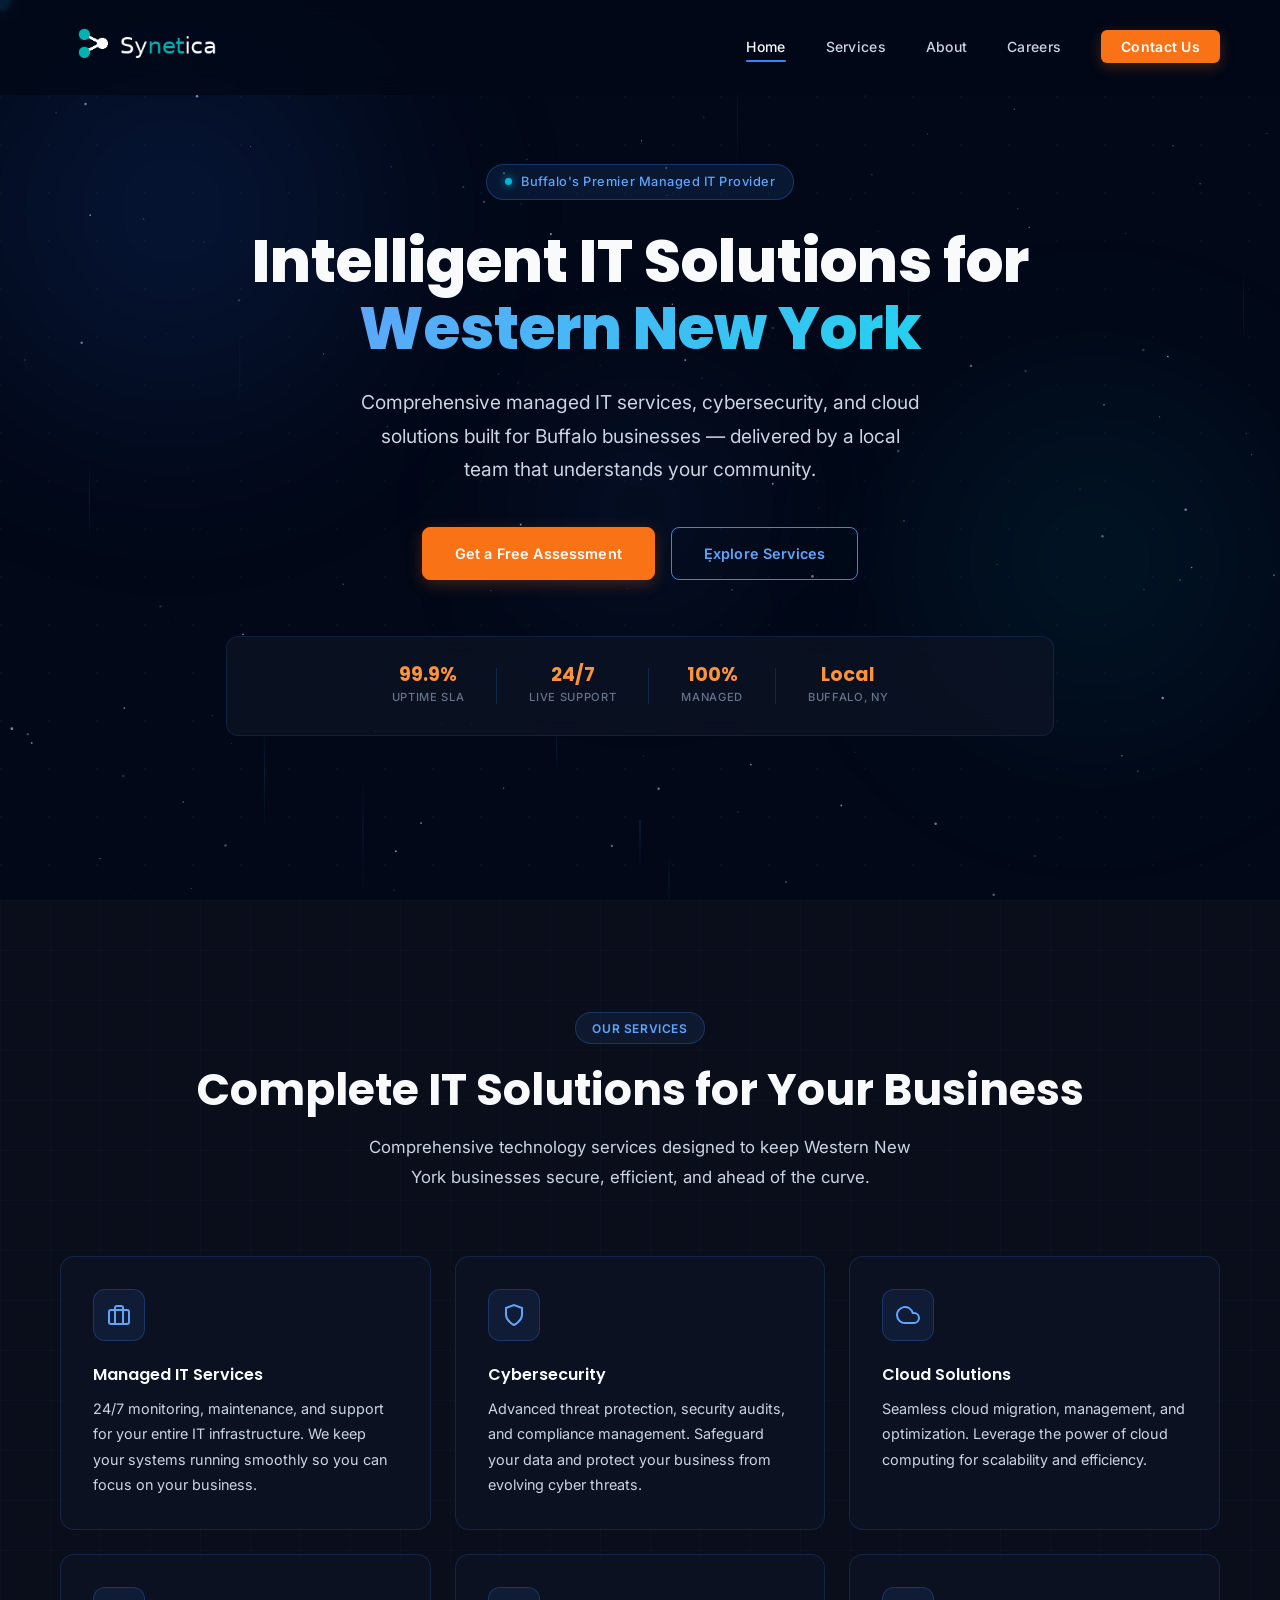
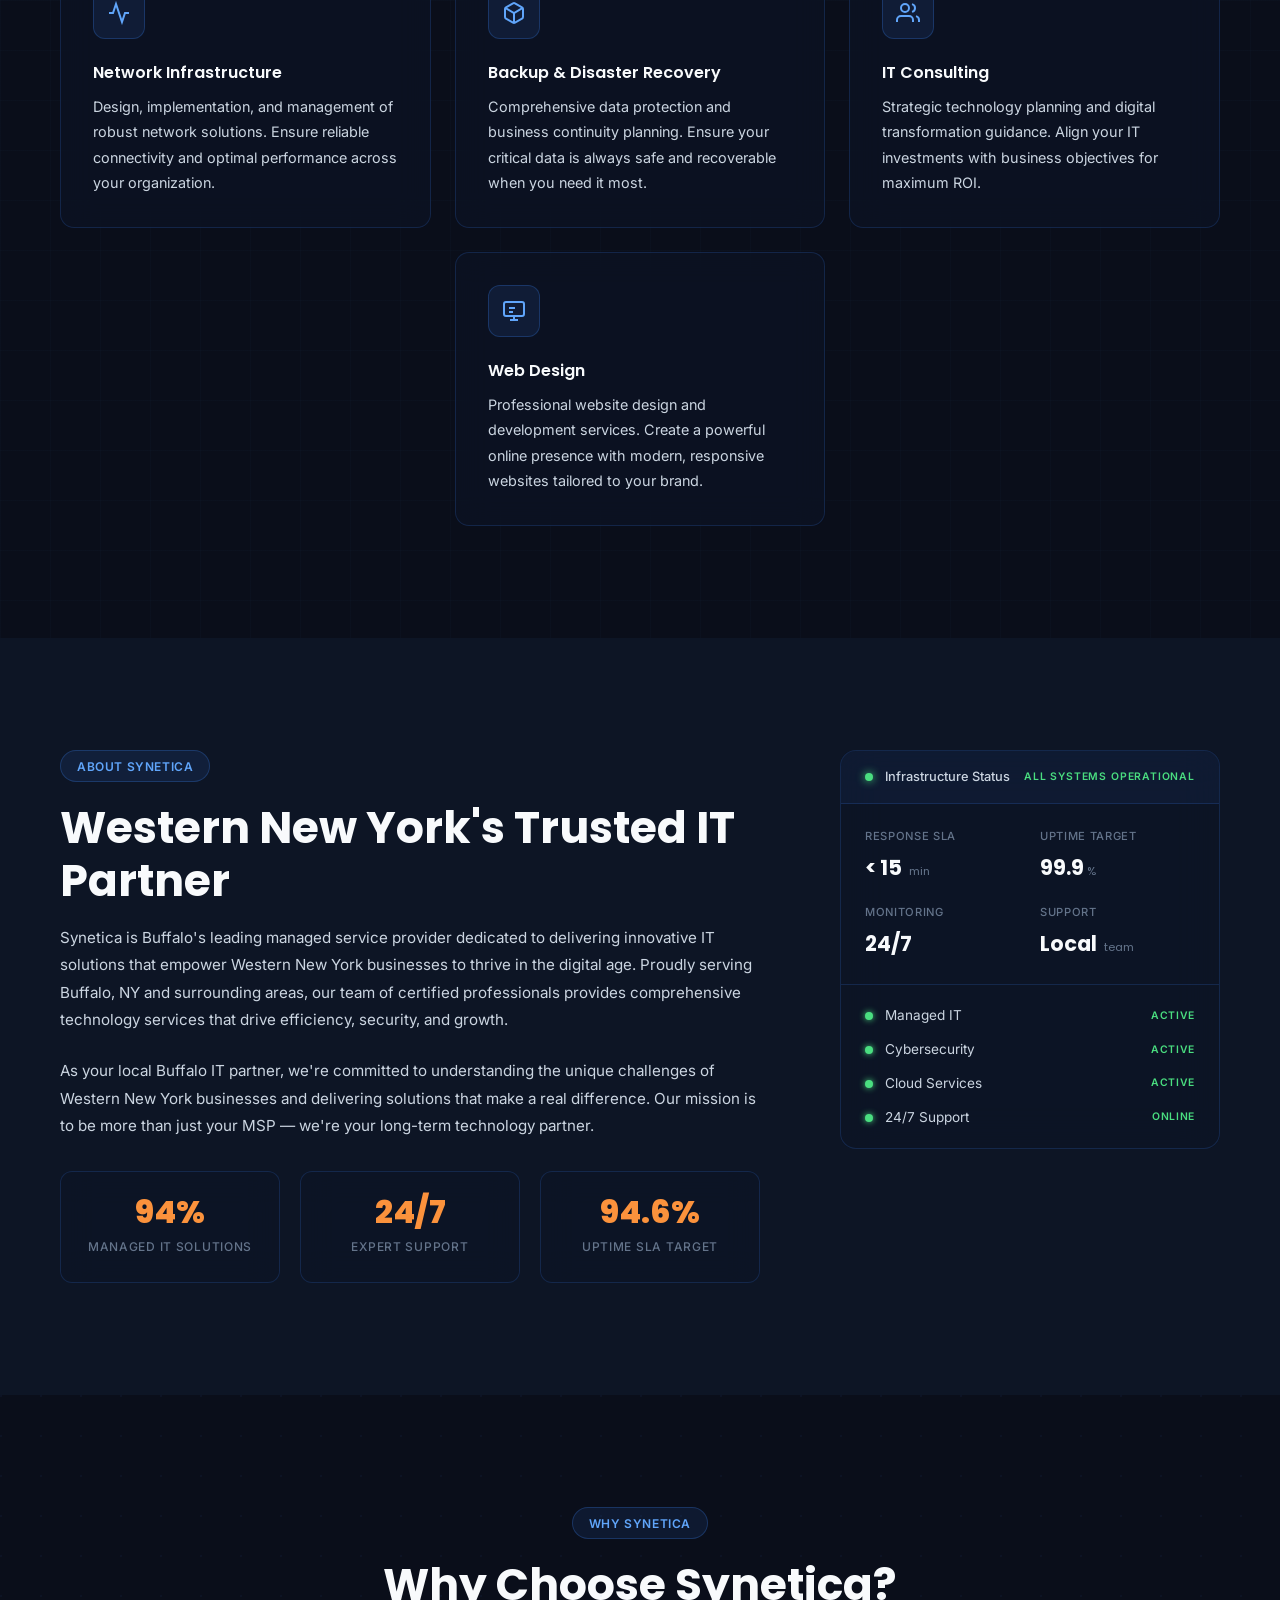
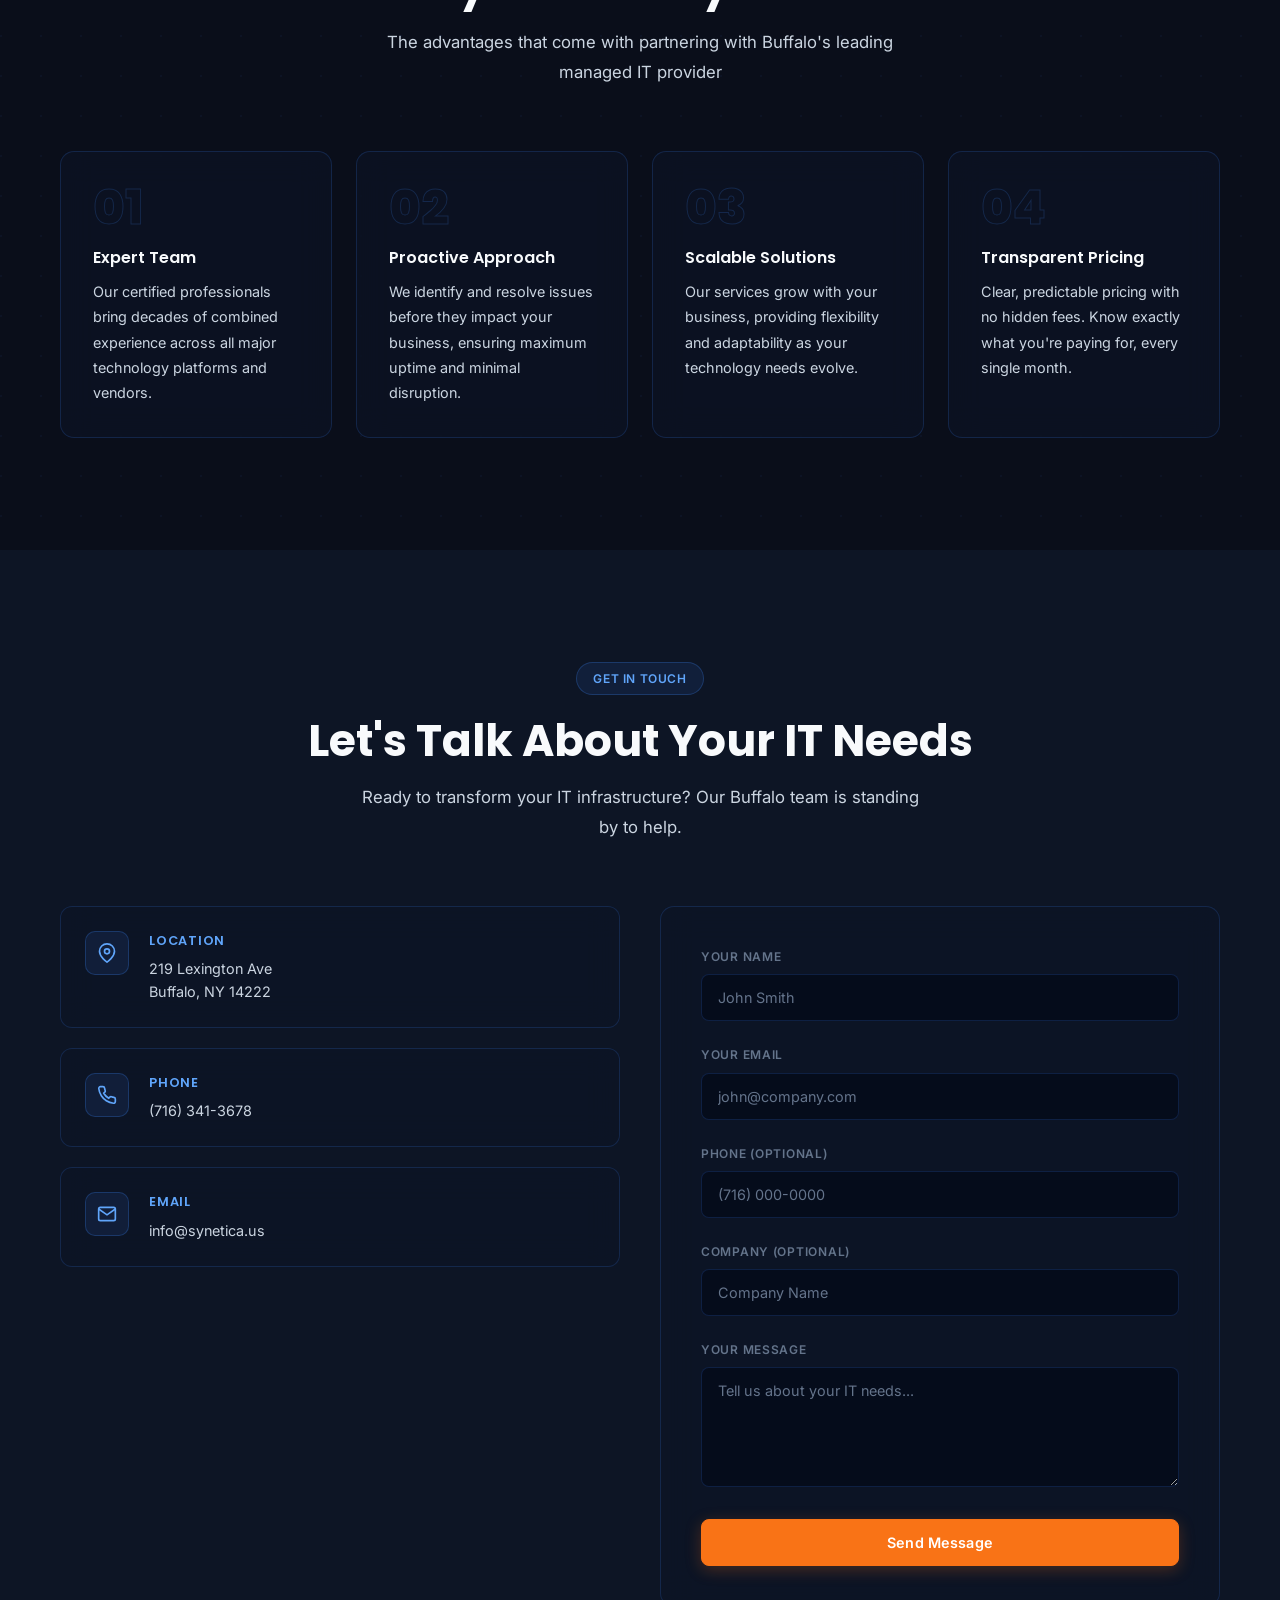
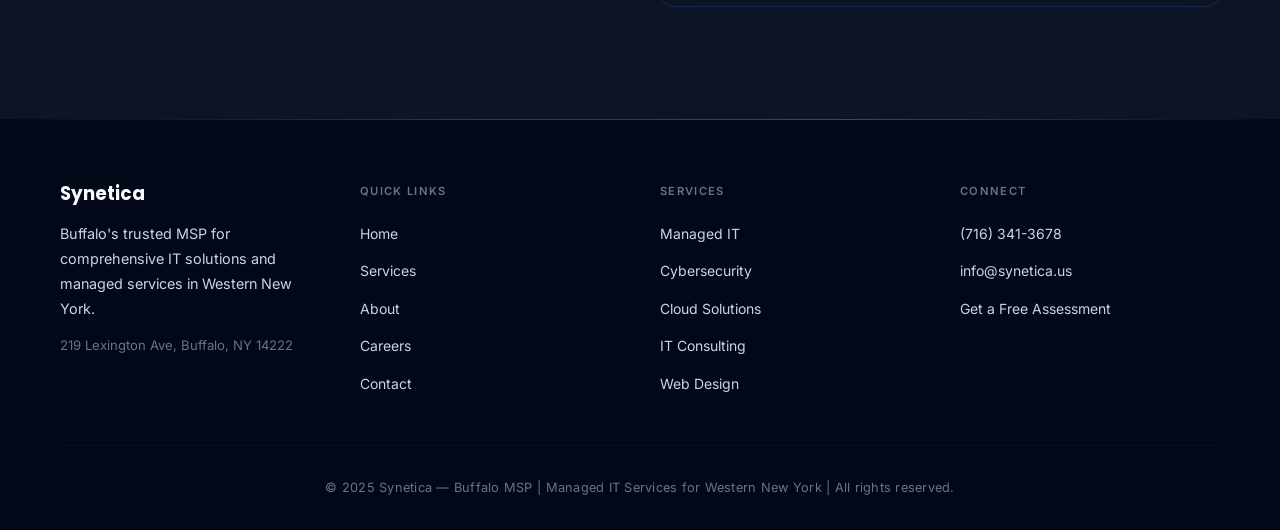
==== commit c2ef5033: "Add readable white logo, full icon set, social meta, honest stats, form honeypot - Navbar: switch to" ====
--- a/index.html
+++ b/index.html
@@ -9,7 +9,24 @@
     <meta name="geo.placename" content="Buffalo">
     <meta name="geo.position" content="42.886447;-78.878369">
     <title>Buffalo MSP &amp; IT Services | Synetica | Western New York Managed IT Provider</title>
+    <link rel="canonical" href="https://synetica.us/">
+    <link rel="icon" href="favicon.ico" sizes="any">
     <link rel="icon" type="image/png" href="images/Synetica Logo.png">
+    <link rel="icon" type="image/png" href="images/Synetica Logo White.png" media="(prefers-color-scheme: dark)">
+    <link rel="apple-touch-icon" href="images/apple-touch-icon.png">
+
+    <!-- Open Graph / social share -->
+    <meta property="og:type" content="website">
+    <meta property="og:site_name" content="Synetica">
+    <meta property="og:title" content="Buffalo MSP &amp; IT Services | Synetica">
+    <meta property="og:description" content="Managed IT, cybersecurity, and cloud solutions for Western New York businesses — a local Buffalo team.">
+    <meta property="og:url" content="https://synetica.us/">
+    <meta property="og:image" content="https://synetica.us/images/Synetica%20Logo%20Full.png">
+    <meta name="twitter:card" content="summary_large_image">
+    <meta name="twitter:title" content="Buffalo MSP &amp; IT Services | Synetica">
+    <meta name="twitter:description" content="Managed IT, cybersecurity, and cloud solutions for Western New York businesses.">
+    <meta name="twitter:image" content="https://synetica.us/images/Synetica%20Logo%20Full.png">
+
     <link rel="preconnect" href="https://fonts.googleapis.com">
     <link rel="preconnect" href="https://fonts.gstatic.com" crossorigin>
     <link href="https://fonts.googleapis.com/css2?family=Inter:wght@400;500;600&family=Poppins:wght@600;700;800&display=swap" rel="stylesheet">
@@ -19,9 +36,9 @@
       "@context": "https://schema.org",
       "@type": "LocalBusiness",
       "name": "Synetica",
-      "image": "https://raw.githubusercontent.com/taddiemason/Synetica-Website/claude/synetica-msp-website-012TNubQC37JiDpKAZqpcmHL/images/Synetica%20Logo%20Full.png",
-      "@id": "https://synetica-website.pages.dev",
-      "url": "https://synetica-website.pages.dev",
+      "image": "https://synetica.us/images/Synetica%20Logo%20Full.png",
+      "@id": "https://synetica.us",
+      "url": "https://synetica.us",
       "telephone": "(716) 341-3678",
       "priceRange": "$$",
       "address": {
@@ -43,10 +60,6 @@
         "opens": "09:00",
         "closes": "17:00"
       },
-      "sameAs": [
-        "https://www.linkedin.com/company/synetica",
-        "https://twitter.com/synetica"
-      ],
       "areaServed": {
         "@type": "GeoCircle",
         "geoMidpoint": {
@@ -56,12 +69,7 @@
         },
         "geoRadius": "50000"
       },
-      "description": "Buffalo's premier MSP providing expert IT solutions for Western New York businesses. Managed services, cybersecurity, and cloud solutions.",
-      "aggregateRating": {
-        "@type": "AggregateRating",
-        "ratingValue": "4.9",
-        "reviewCount": "127"
-      }
+      "description": "Buffalo's premier MSP providing expert IT solutions for Western New York businesses. Managed services, cybersecurity, and cloud solutions."
     }
     </script>
 </head>
@@ -72,7 +80,7 @@
         <div class="container nav-container">
             <div class="logo">
                 <a href="#home">
-                    <img src="images/Synetica Logo Navbar.png" alt="Synetica - Buffalo MSP" class="logo-img">
+                    <img src="images/Synetica Logo Navbar White.png" alt="Synetica - Buffalo MSP" class="logo-img">
                 </a>
             </div>
             <button class="menu-toggle" id="menuToggle" aria-label="Toggle menu">
@@ -133,8 +141,8 @@
                 </div>
                 <div class="trust-divider"></div>
                 <div class="trust-stat">
-                    <span class="trust-val">&#9733; 4.9</span>
-                    <span class="trust-label">Client Rating</span>
+                    <span class="trust-val">Local</span>
+                    <span class="trust-label">Buffalo, NY</span>
                 </div>
             </div>
         </div>
@@ -260,7 +268,7 @@
                         </div>
                         <div class="stat">
                             <h3 class="stat-counter" data-target="99.9" data-suffix="%" data-decimal="1">0%</h3>
-                            <p>Uptime Guarantee</p>
+                            <p>Uptime SLA Target</p>
                         </div>
                     </div>
                 </div>
@@ -273,20 +281,20 @@
                         </div>
                         <div class="panel-metrics">
                             <div class="panel-metric">
-                                <span class="pm-label">Avg Response</span>
+                                <span class="pm-label">Response SLA</span>
                                 <span class="pm-value">&lt; 15 <span>min</span></span>
                             </div>
                             <div class="panel-metric">
-                                <span class="pm-label">Client Uptime</span>
+                                <span class="pm-label">Uptime Target</span>
                                 <span class="pm-value">99.9<span>%</span></span>
                             </div>
                             <div class="panel-metric">
-                                <span class="pm-label">Issues Resolved</span>
-                                <span class="pm-value">2,400<span>+</span></span>
+                                <span class="pm-label">Monitoring</span>
+                                <span class="pm-value">24/7<span></span></span>
                             </div>
                             <div class="panel-metric">
-                                <span class="pm-label">Client Rating</span>
-                                <span class="pm-value">4.9 <span>/ 5</span></span>
+                                <span class="pm-label">Support</span>
+                                <span class="pm-value">Local <span>team</span></span>
                             </div>
                         </div>
                         <div class="panel-services">
@@ -405,6 +413,7 @@
                 </div>
 
                 <form class="contact-form" id="contactForm" action="#contact">
+                    <input type="text" name="_hp" tabindex="-1" autocomplete="off" class="hidden" aria-hidden="true">
                     <div class="form-group">
                         <label for="name">Your Name</label>
                         <input type="text" id="name" name="name" placeholder="John Smith" required>
@@ -465,18 +474,11 @@
                 </div>
                 <div class="footer-section">
                     <h4>Connect</h4>
-                    <div class="social-links">
-                        <a href="#" aria-label="LinkedIn">
-                            <svg xmlns="http://www.w3.org/2000/svg" viewBox="0 0 24 24" fill="currentColor">
-                                <path d="M20.5 2h-17A1.5 1.5 0 002 3.5v17A1.5 1.5 0 003.5 22h17a1.5 1.5 0 001.5-1.5v-17A1.5 1.5 0 0020.5 2zM8 19H5v-9h3zM6.5 8.25A1.75 1.75 0 118.3 6.5a1.78 1.78 0 01-1.8 1.75zM19 19h-3v-4.74c0-1.42-.6-1.93-1.38-1.93A1.74 1.74 0 0013 14.19a.66.66 0 000 .14V19h-3v-9h2.9v1.3a3.11 3.11 0 012.7-1.4c1.55 0 3.36.86 3.36 3.66z"></path>
-                            </svg>
-                        </a>
-                        <a href="#" aria-label="Twitter / X">
-                            <svg xmlns="http://www.w3.org/2000/svg" viewBox="0 0 24 24" fill="currentColor">
-                                <path d="M23 3a10.9 10.9 0 01-3.14 1.53 4.48 4.48 0 00-7.86 3v1A10.66 10.66 0 013 4s-4 9 5 13a11.64 11.64 0 01-7 2c9 5 20 0 20-11.5a4.5 4.5 0 00-.08-.83A7.72 7.72 0 0023 3z"></path>
-                            </svg>
-                        </a>
-                    </div>
+                    <ul>
+                        <li><a href="tel:+17163413678">(716) 341-3678</a></li>
+                        <li><a href="mailto:info@synetica.us">info@synetica.us</a></li>
+                        <li><a href="#contact">Get a Free Assessment</a></li>
+                    </ul>
                 </div>
             </div>
             <div class="footer-bottom">
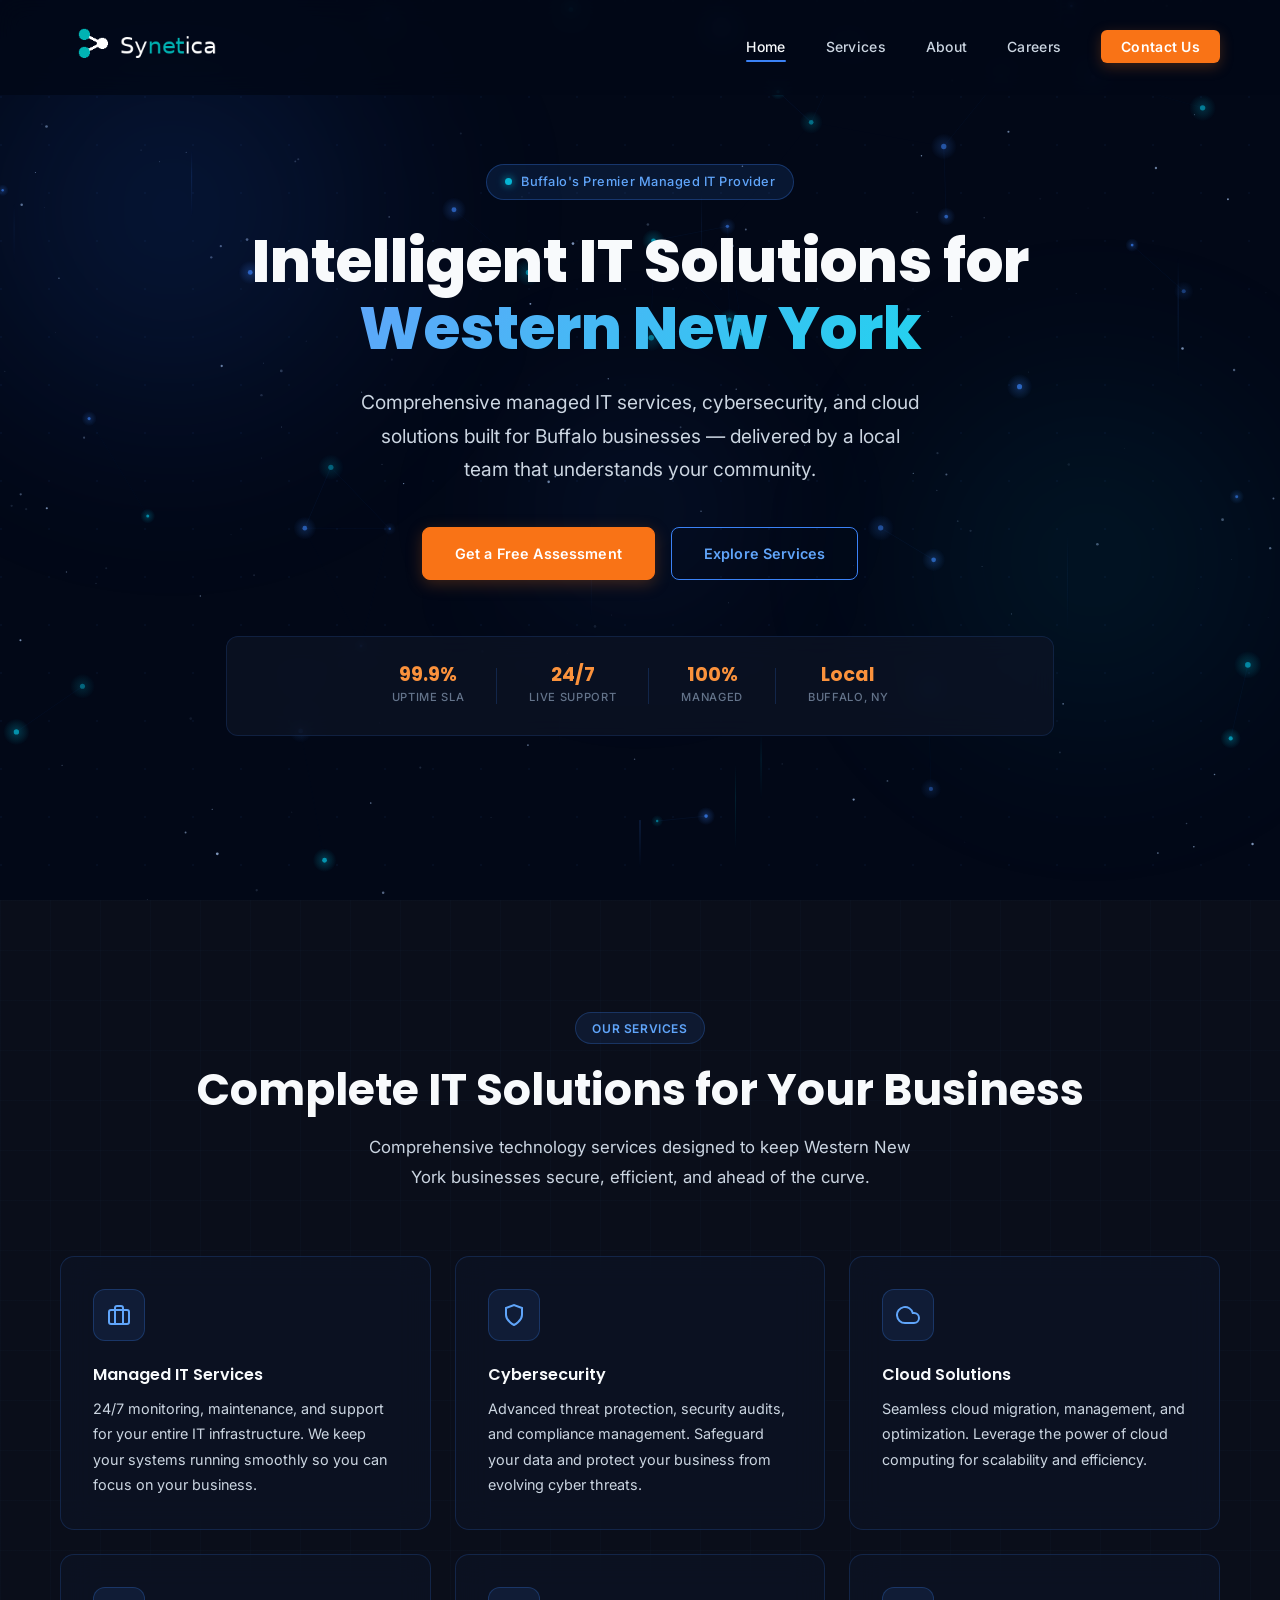
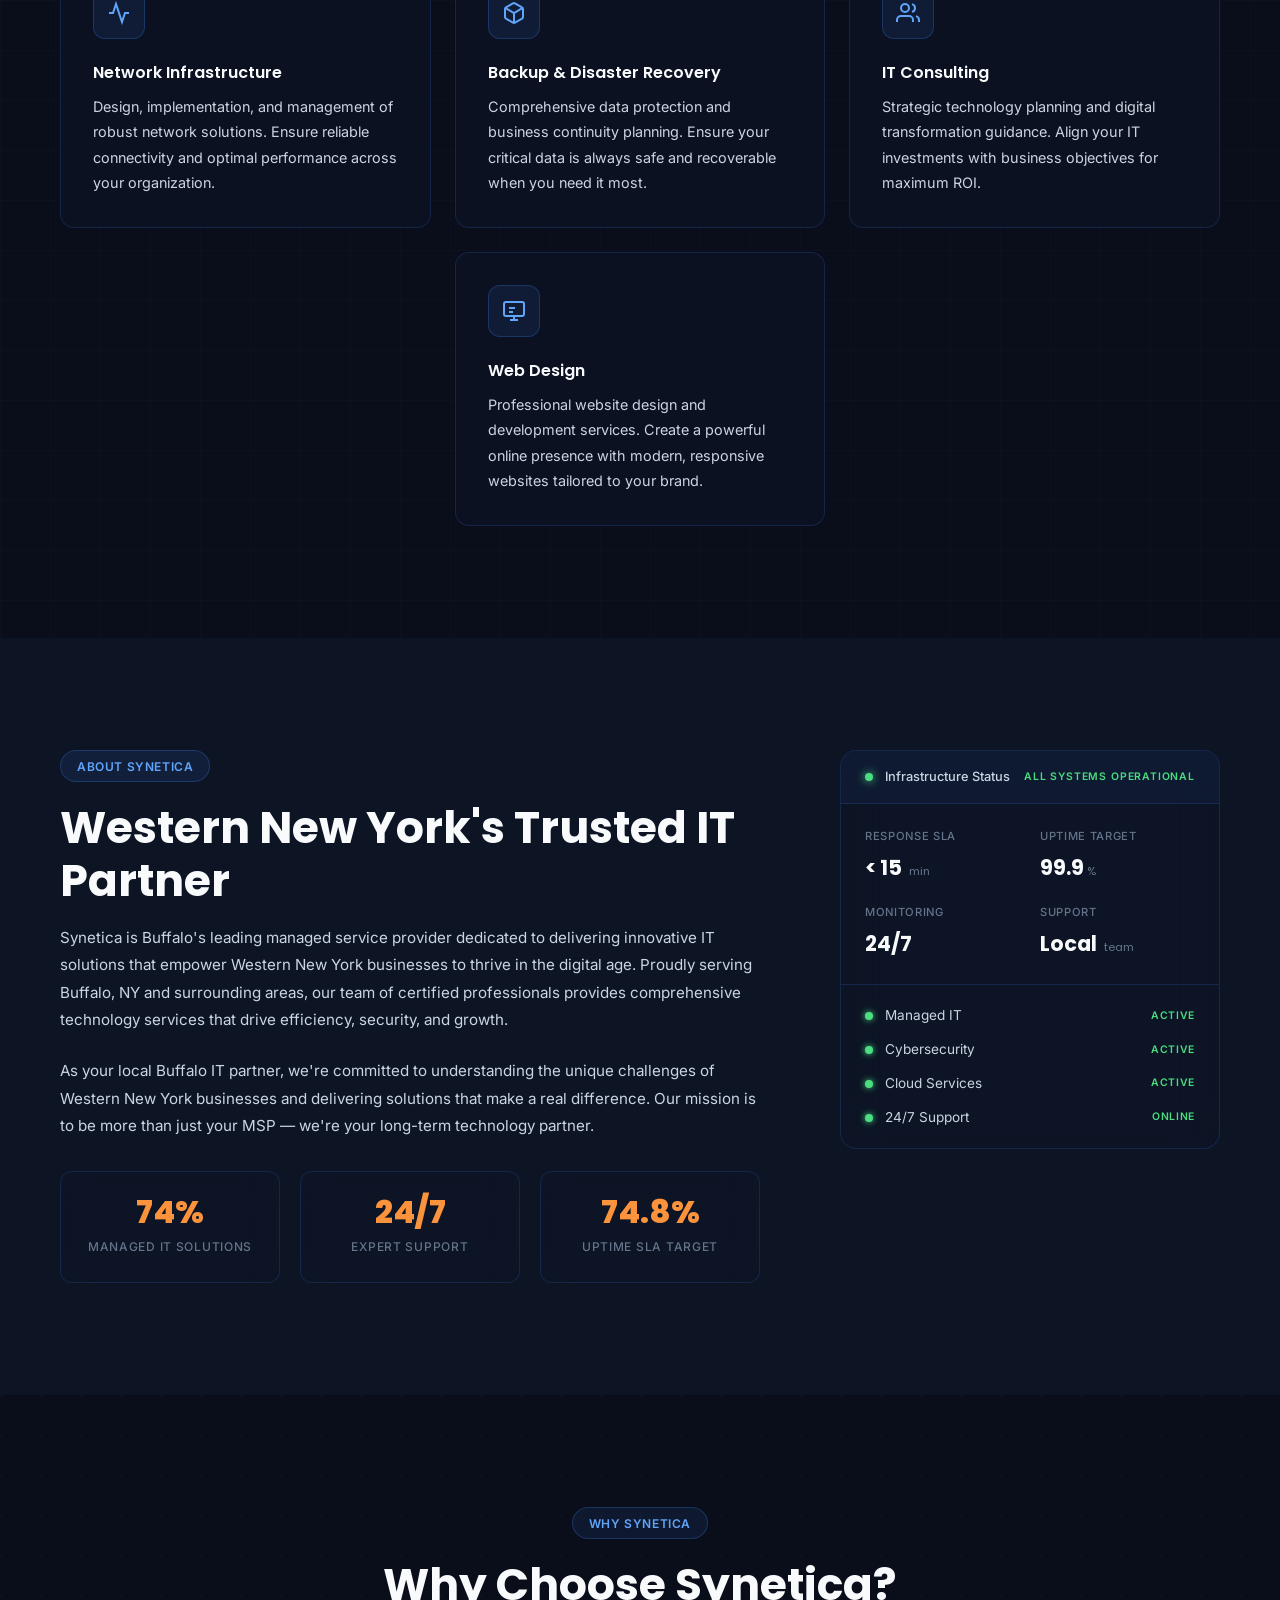
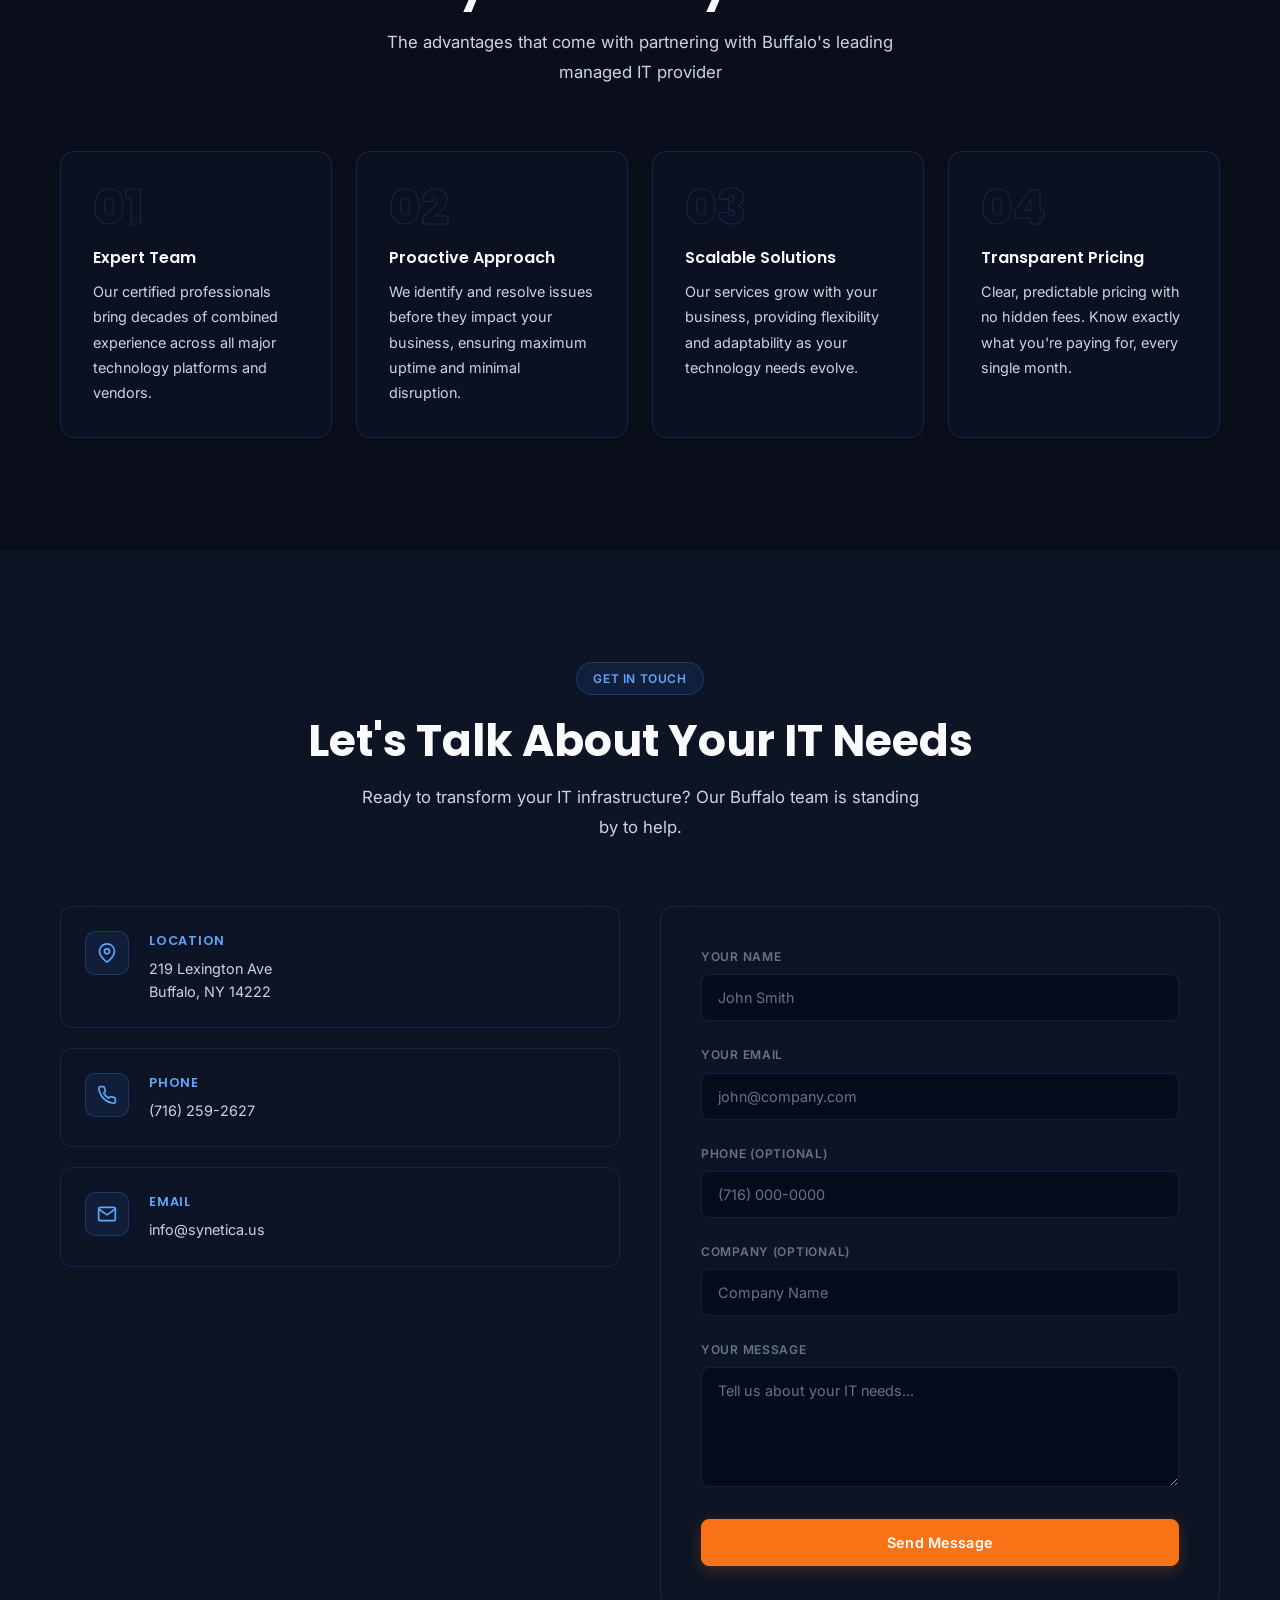
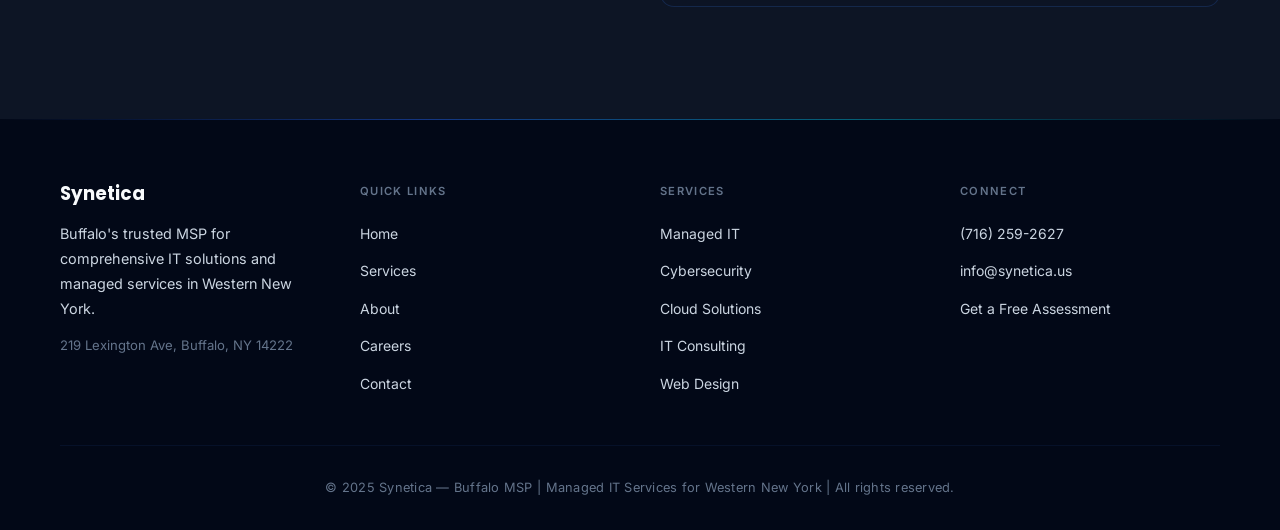
==== commit 3c3a3c2a: "Update phone number to (716) 259-2627 Co-Authored-By: Claude Opus 4.8 (1M context) <noreply@anthropi" ====
--- a/index.html
+++ b/index.html
@@ -39,7 +39,7 @@
       "image": "https://synetica.us/images/Synetica%20Logo%20Full.png",
       "@id": "https://synetica.us",
       "url": "https://synetica.us",
-      "telephone": "(716) 341-3678",
+      "telephone": "(716) 259-2627",
       "priceRange": "$$",
       "address": {
         "@type": "PostalAddress",
@@ -395,7 +395,7 @@
                         </div>
                         <div>
                             <h4>Phone</h4>
-                            <p>(716) 341-3678</p>
+                            <p>(716) 259-2627</p>
                         </div>
                     </div>
                     <div class="contact-item">
@@ -475,7 +475,7 @@
                 <div class="footer-section">
                     <h4>Connect</h4>
                     <ul>
-                        <li><a href="tel:+17163413678">(716) 341-3678</a></li>
+                        <li><a href="tel:+17162592627">(716) 259-2627</a></li>
                         <li><a href="mailto:info@synetica.us">info@synetica.us</a></li>
                         <li><a href="#contact">Get a Free Assessment</a></li>
                     </ul>
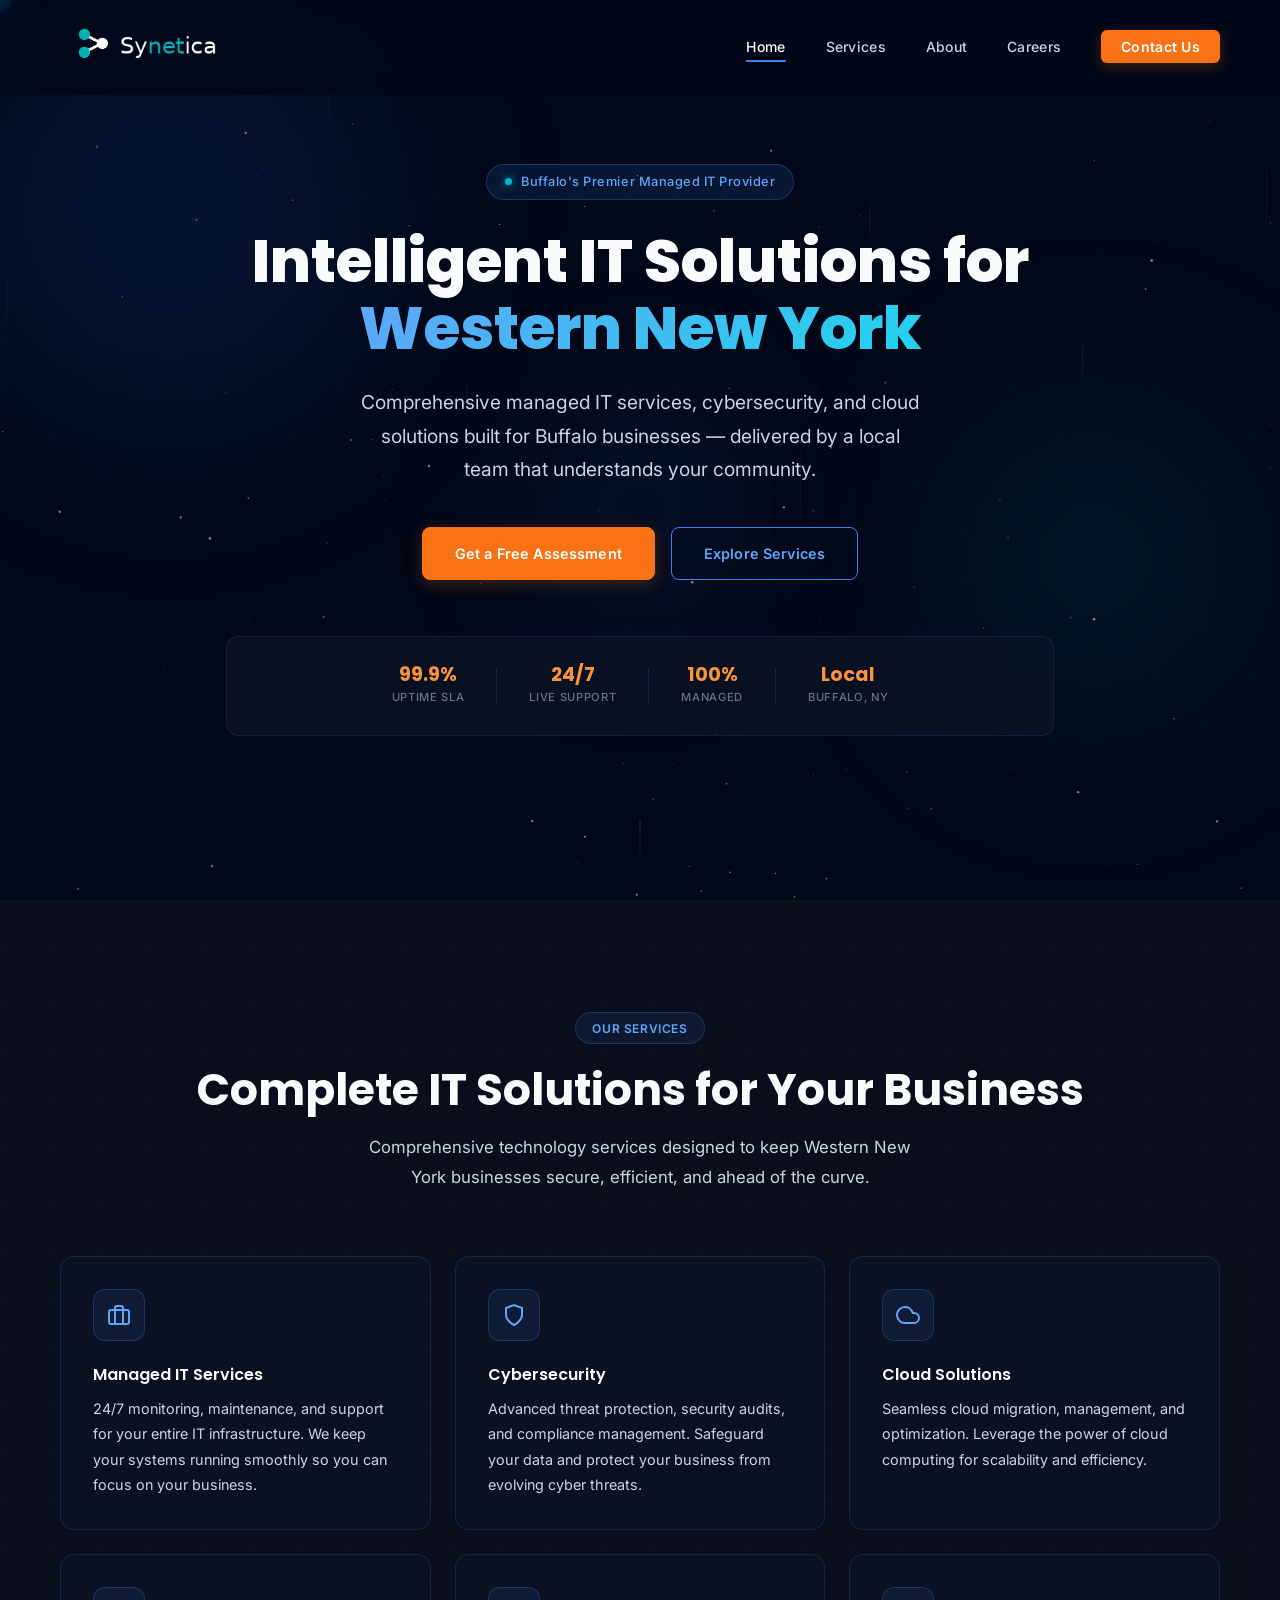
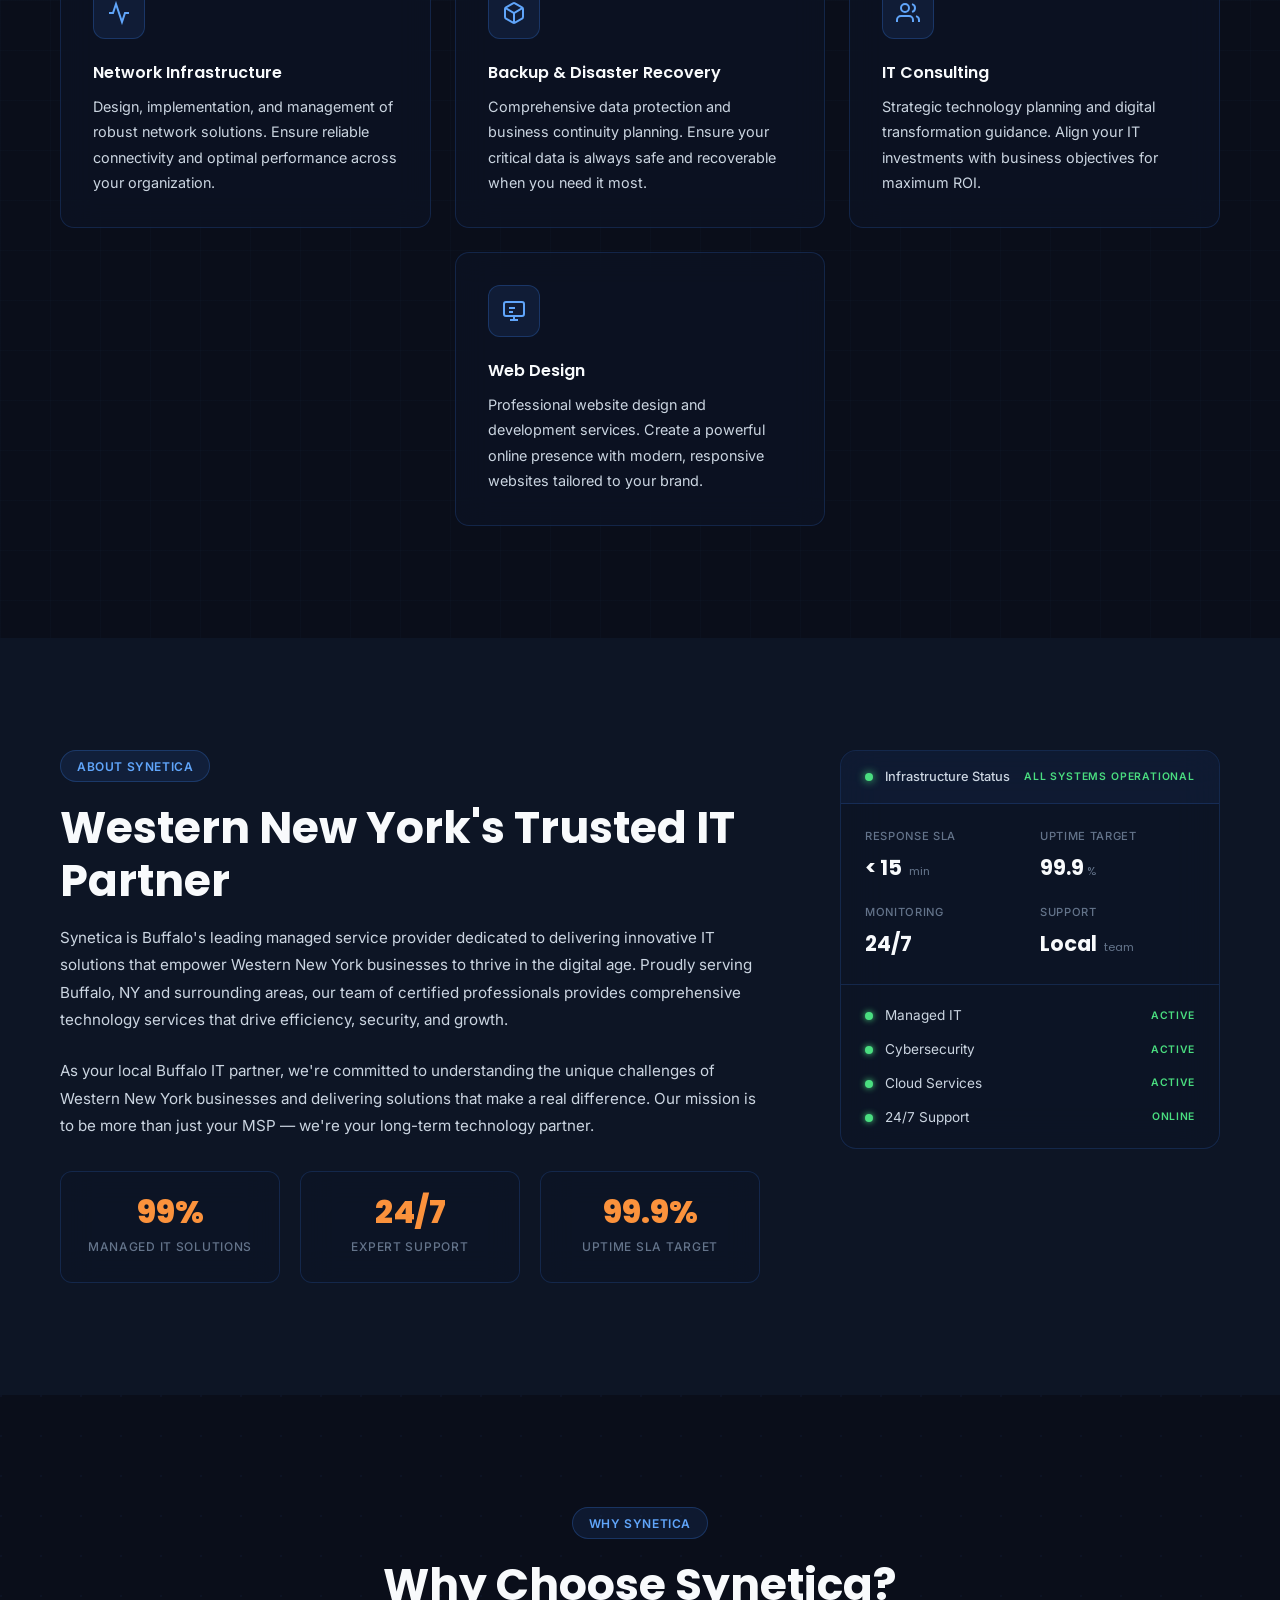
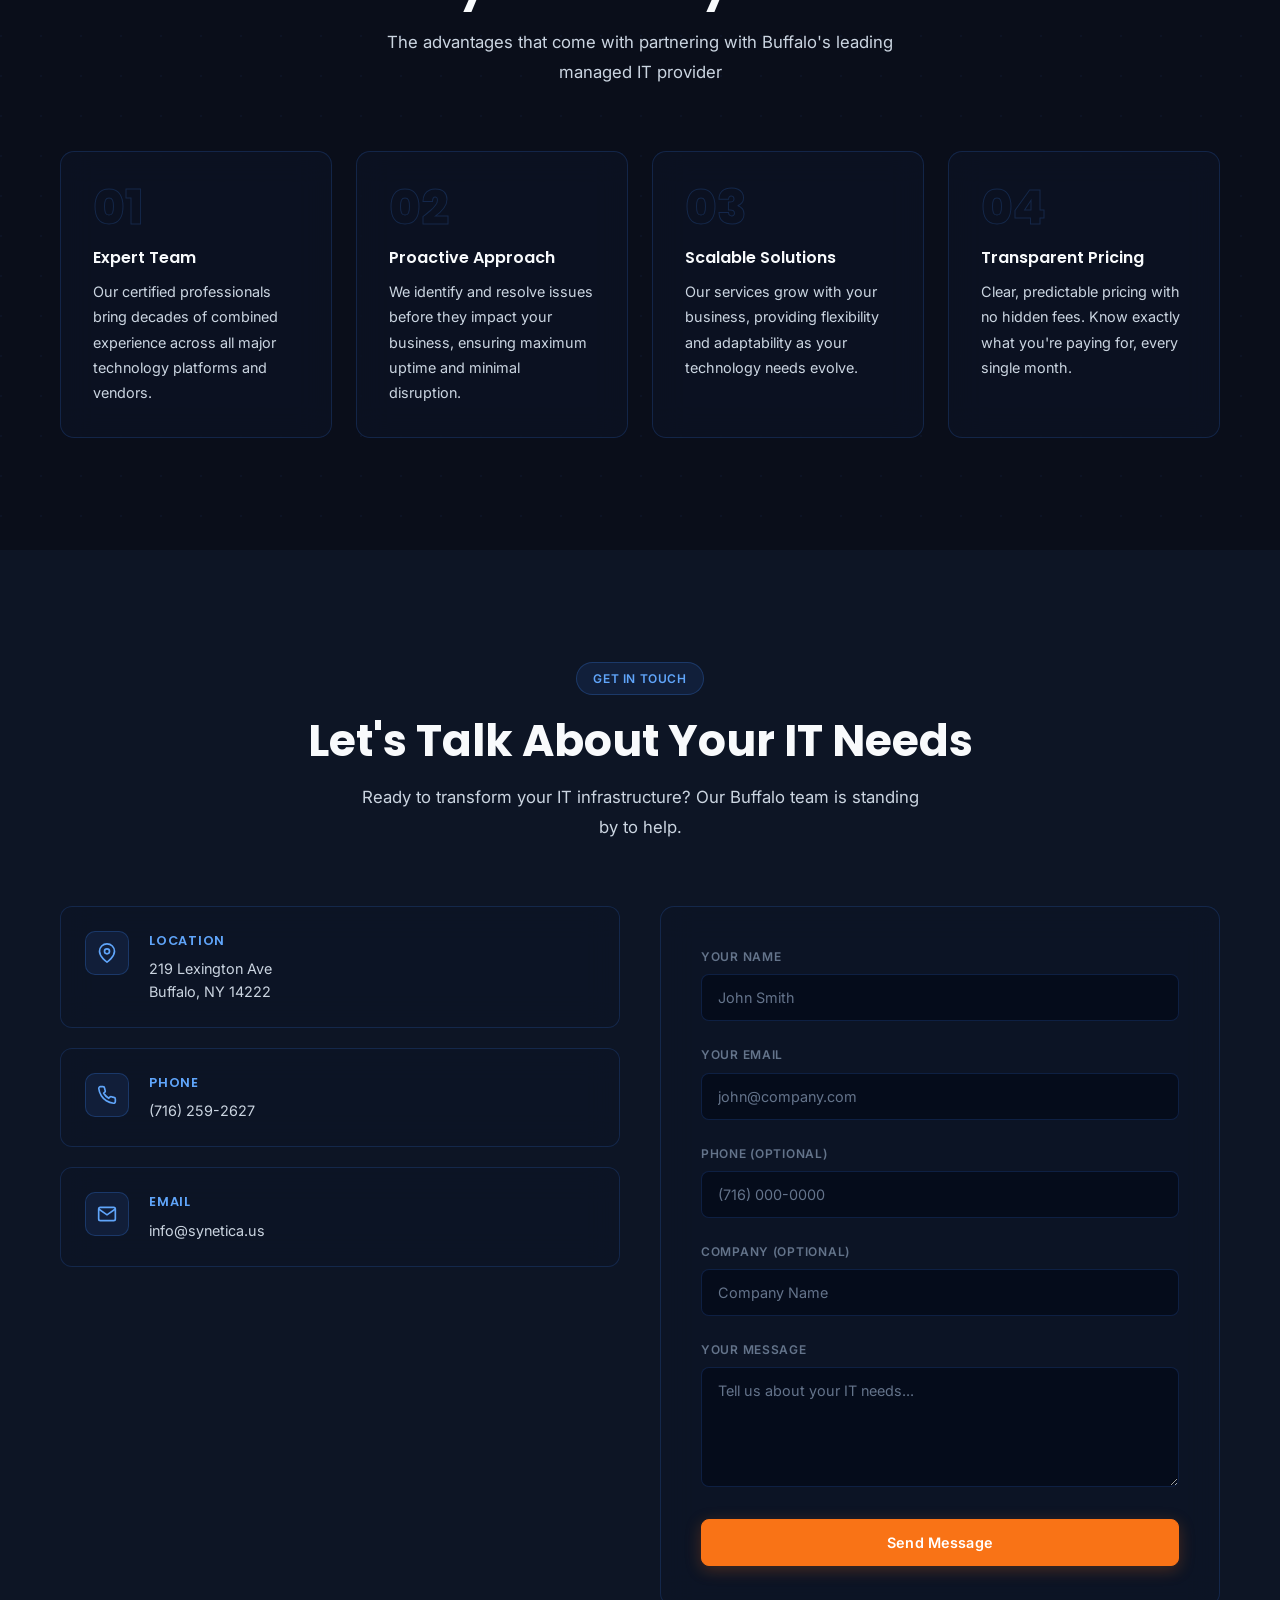
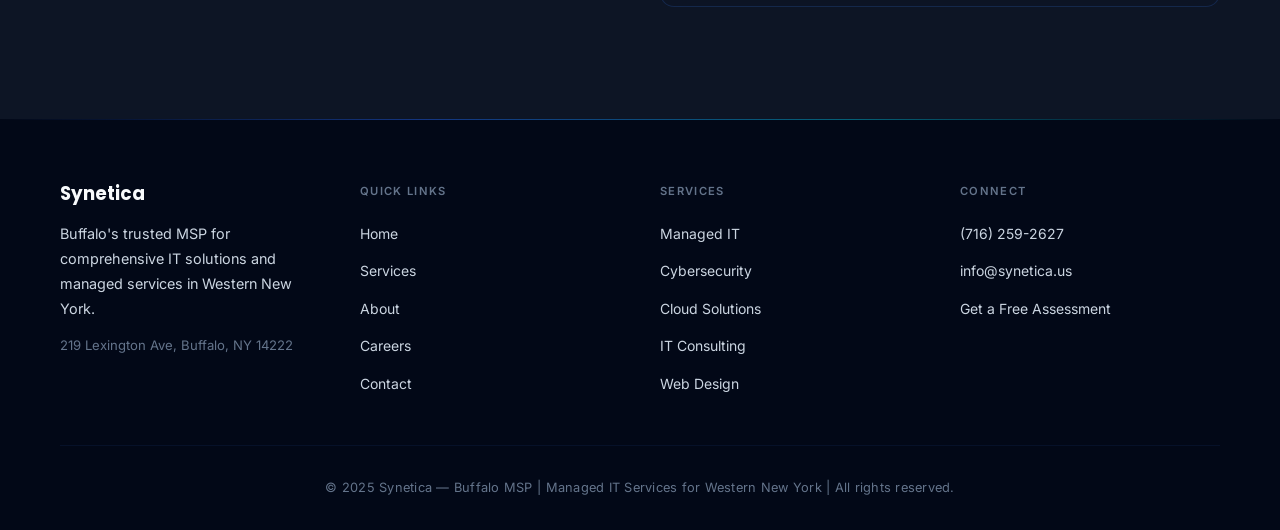
==== commit eb272fc3: "Add first-visit logo reveal intro splash Plays videos/logo-reveal.mp4 fullscreen, muted, once per se" ====
--- a/index.html
+++ b/index.html
@@ -75,6 +75,12 @@
 </head>
 <body>
 
+    <!-- Intro splash: plays Logo_reveal.mp4 once on first visit per session -->
+    <noscript><style>.intro-splash{display:none}</style></noscript>
+    <div id="intro-splash" class="intro-splash" aria-hidden="true">
+        <video id="intro-splash-video" data-src="videos/logo-reveal.mp4" muted playsinline preload="none"></video>
+    </div>
+
     <!-- Navigation -->
     <nav class="navbar" id="navbar">
         <div class="container nav-container">
--- a/styles.css
+++ b/styles.css
@@ -394,6 +394,35 @@
 }
 
 /* ===========================
+   Intro Splash
+   =========================== */
+.intro-splash {
+    position: fixed;
+    inset: 0;
+    z-index: 2000;
+    display: flex;
+    align-items: center;
+    justify-content: center;
+    background: var(--bg-void);
+    opacity: 1;
+    visibility: visible;
+    transition: opacity 0.6s ease, visibility 0.6s ease;
+}
+
+.intro-splash video {
+    max-width: min(90vw, 640px);
+    max-height: 70vh;
+    width: auto;
+    height: auto;
+}
+
+.intro-splash.intro-splash-hide {
+    opacity: 0;
+    visibility: hidden;
+    pointer-events: none;
+}
+
+/* ===========================
    Hero Section
    =========================== */
 .hero {
@@ -1308,6 +1337,7 @@
     }
     #hero-canvas { display: none; }
     .hero { background: var(--bg-deep); }
+    .intro-splash { display: none; }
 }
 
 :focus-visible {
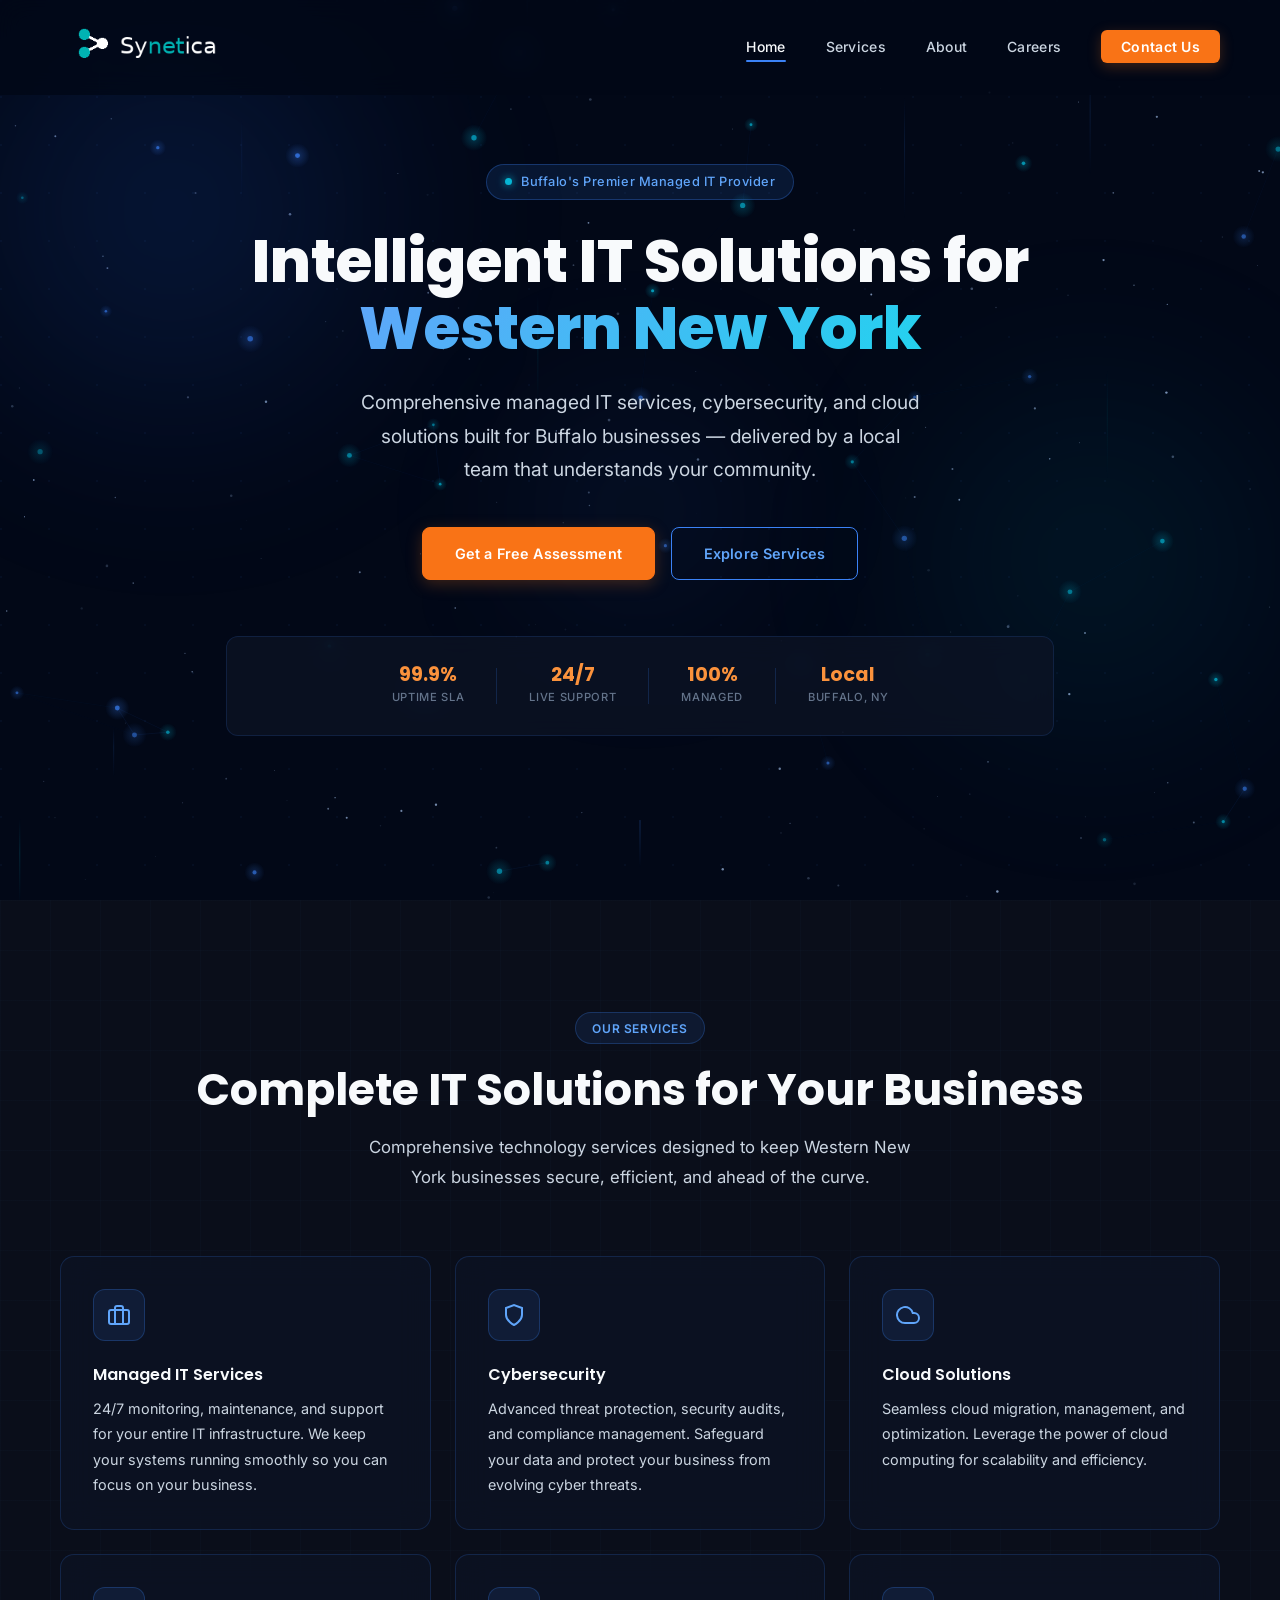
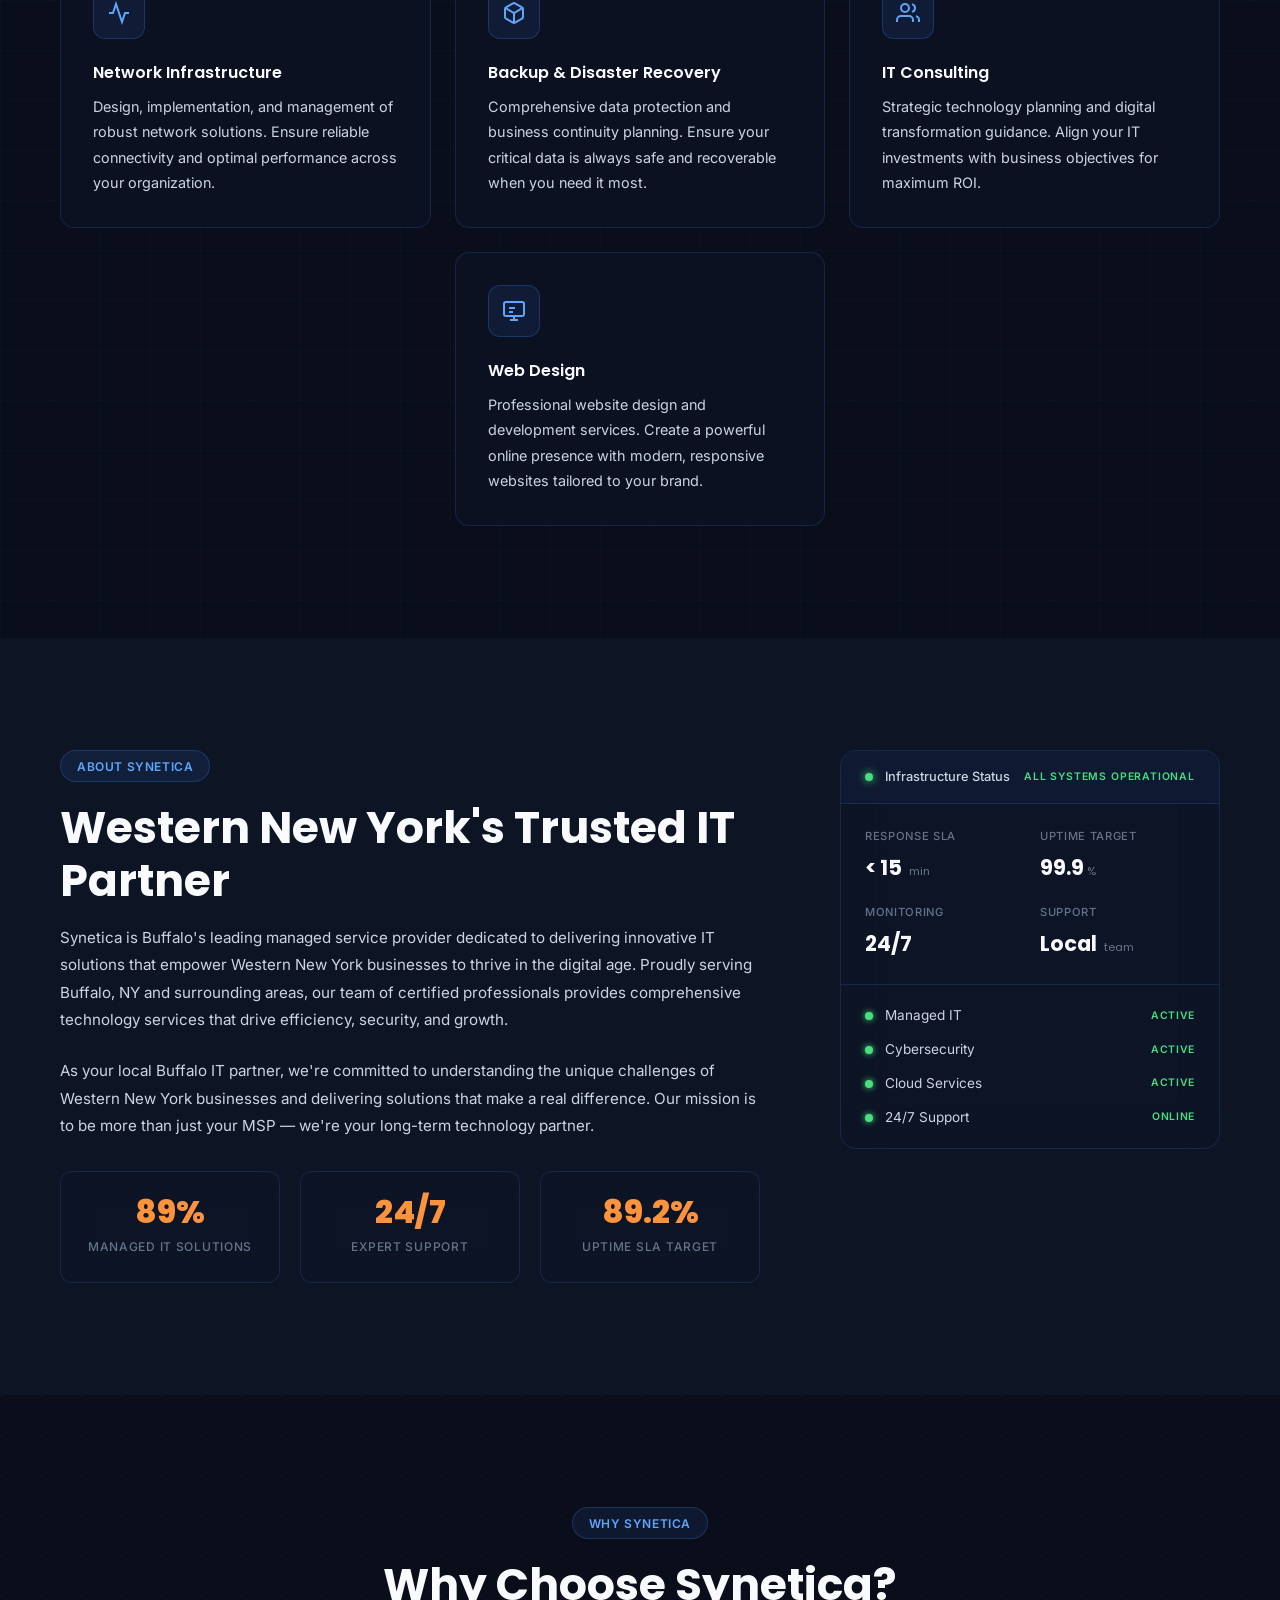
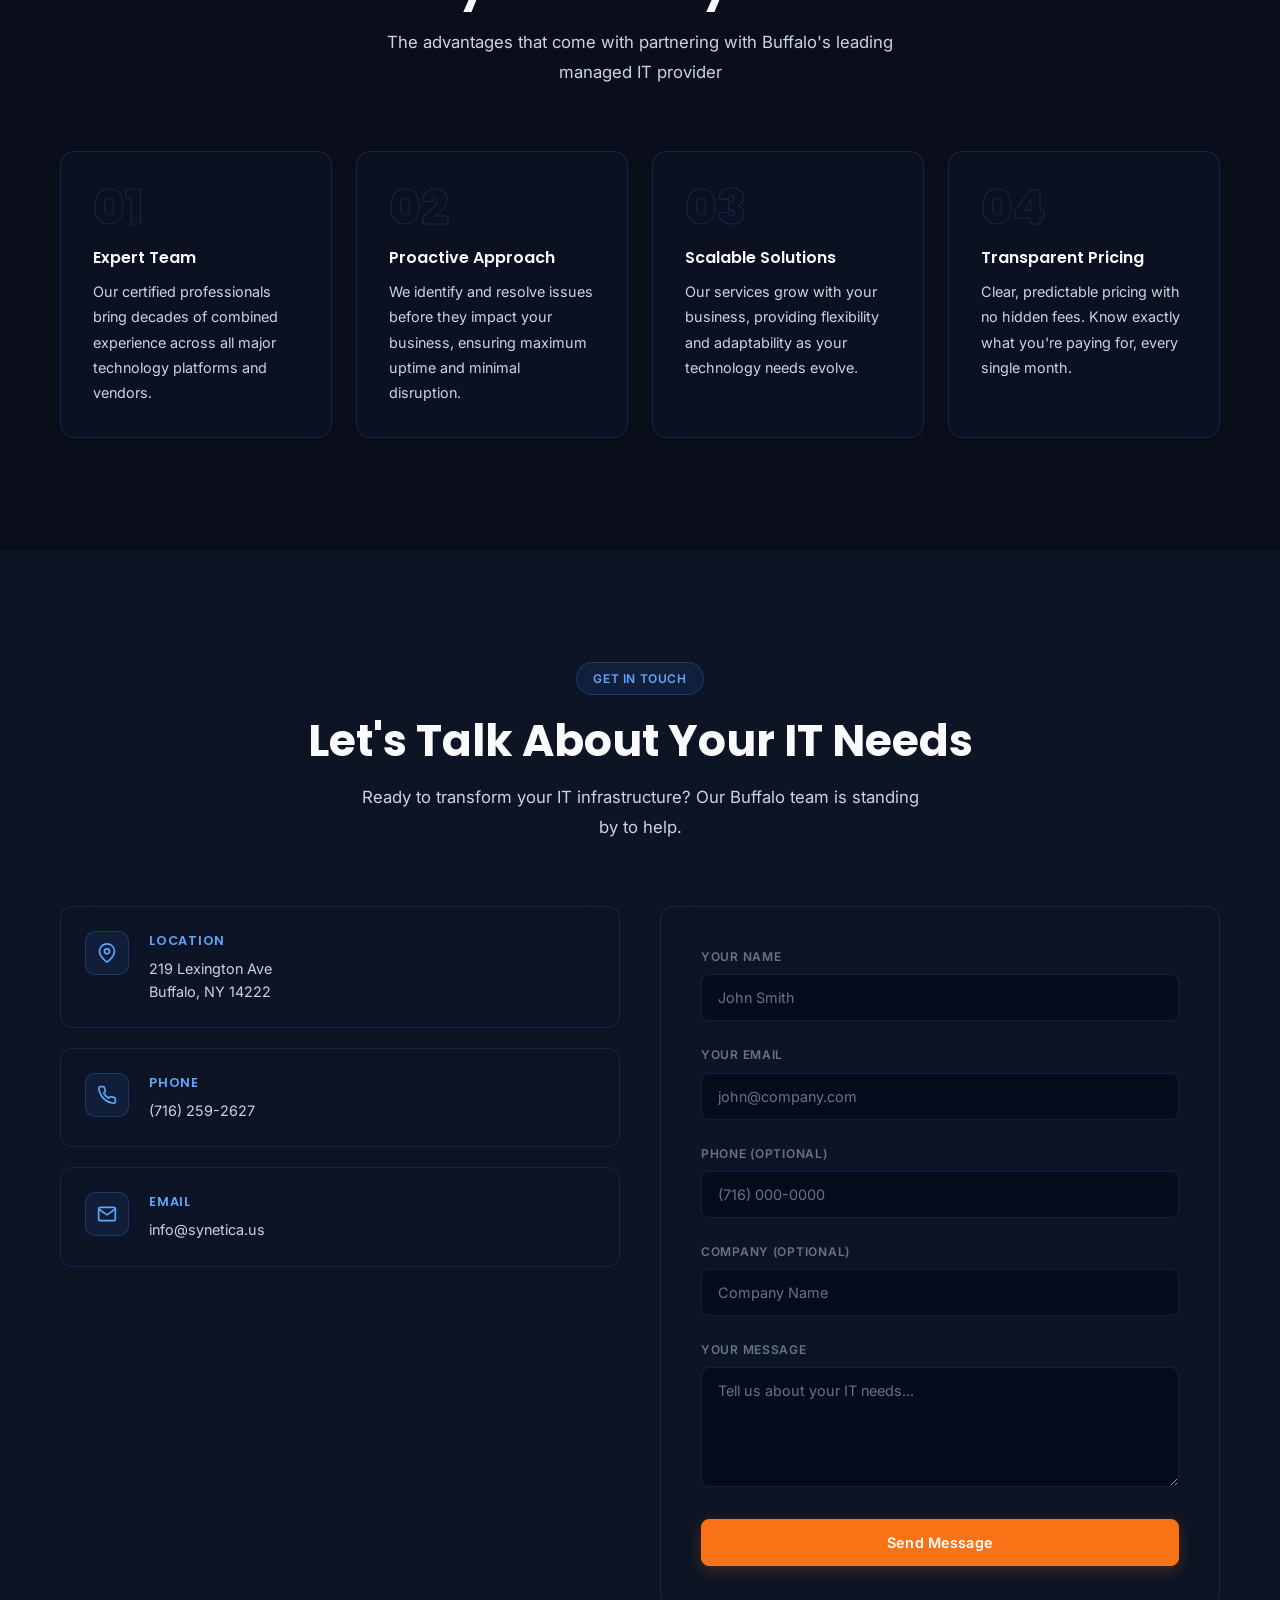
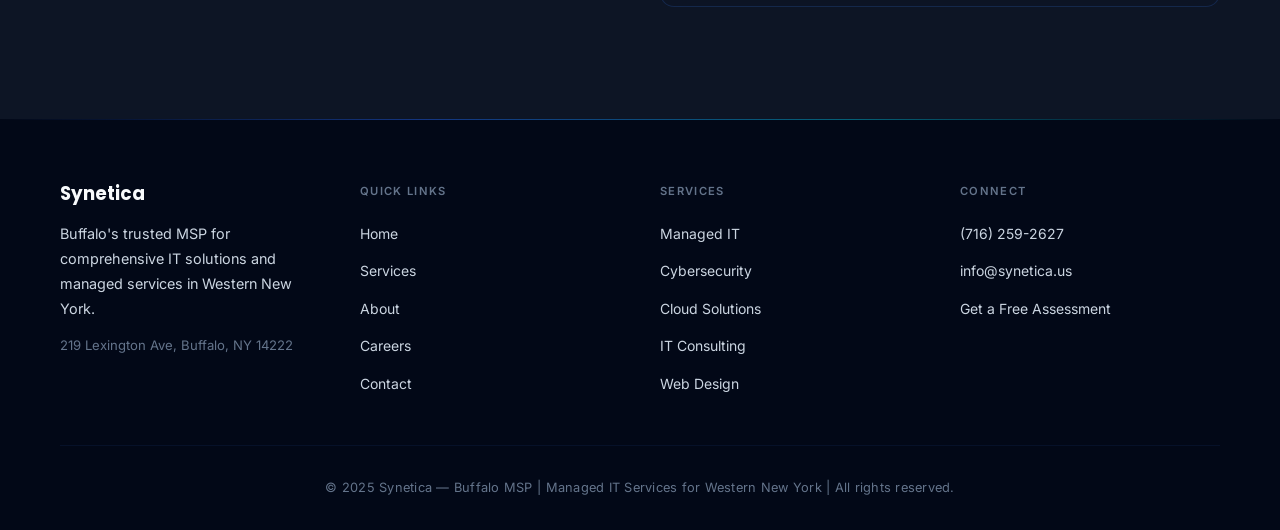
==== commit 248599b7: "Revert "Add first-visit logo reveal intro splash" This reverts commit eb272fc3af6c1d357a6dc3bcc55b37" ====
--- a/index.html
+++ b/index.html
@@ -75,12 +75,6 @@
 </head>
 <body>
 
-    <!-- Intro splash: plays Logo_reveal.mp4 once on first visit per session -->
-    <noscript><style>.intro-splash{display:none}</style></noscript>
-    <div id="intro-splash" class="intro-splash" aria-hidden="true">
-        <video id="intro-splash-video" data-src="videos/logo-reveal.mp4" muted playsinline preload="none"></video>
-    </div>
-
     <!-- Navigation -->
     <nav class="navbar" id="navbar">
         <div class="container nav-container">
--- a/styles.css
+++ b/styles.css
@@ -394,35 +394,6 @@
 }
 
 /* ===========================
-   Intro Splash
-   =========================== */
-.intro-splash {
-    position: fixed;
-    inset: 0;
-    z-index: 2000;
-    display: flex;
-    align-items: center;
-    justify-content: center;
-    background: var(--bg-void);
-    opacity: 1;
-    visibility: visible;
-    transition: opacity 0.6s ease, visibility 0.6s ease;
-}
-
-.intro-splash video {
-    max-width: min(90vw, 640px);
-    max-height: 70vh;
-    width: auto;
-    height: auto;
-}
-
-.intro-splash.intro-splash-hide {
-    opacity: 0;
-    visibility: hidden;
-    pointer-events: none;
-}
-
-/* ===========================
    Hero Section
    =========================== */
 .hero {
@@ -1337,7 +1308,6 @@
     }
     #hero-canvas { display: none; }
     .hero { background: var(--bg-deep); }
-    .intro-splash { display: none; }
 }
 
 :focus-visible {
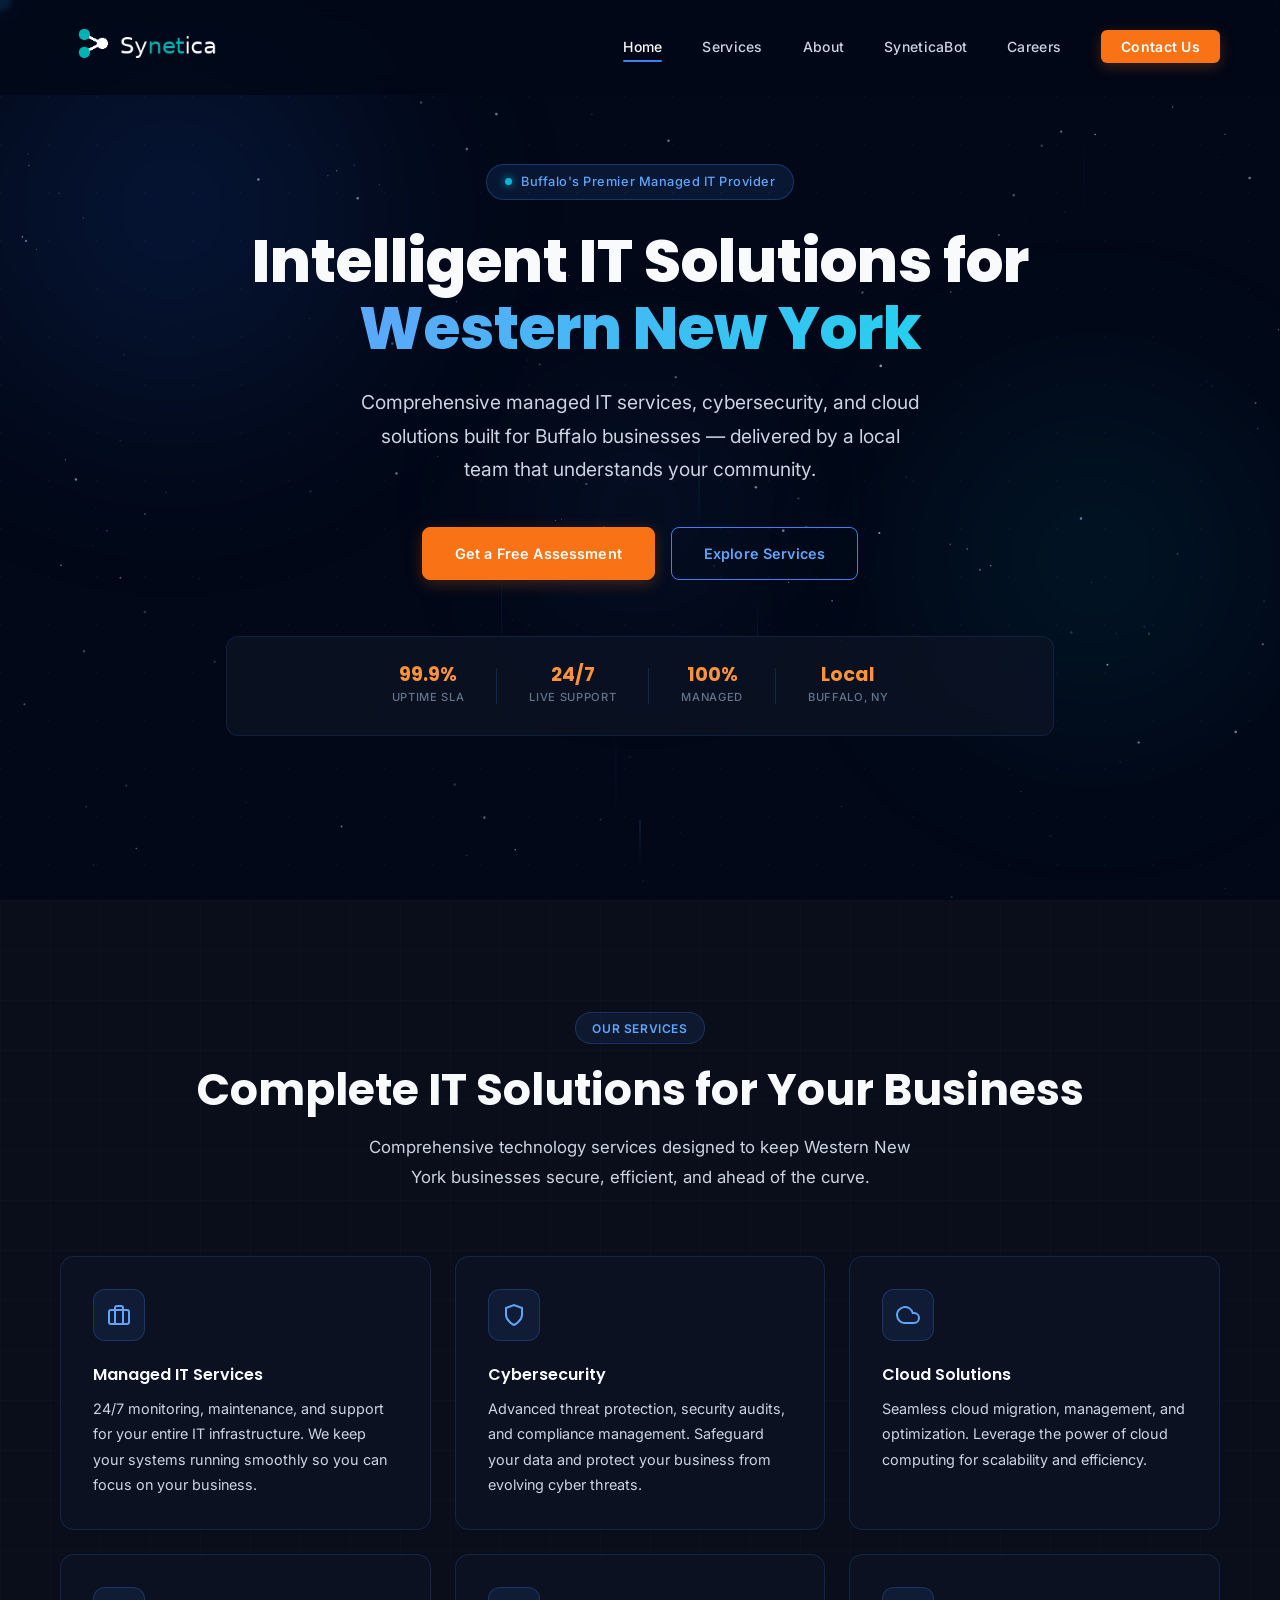
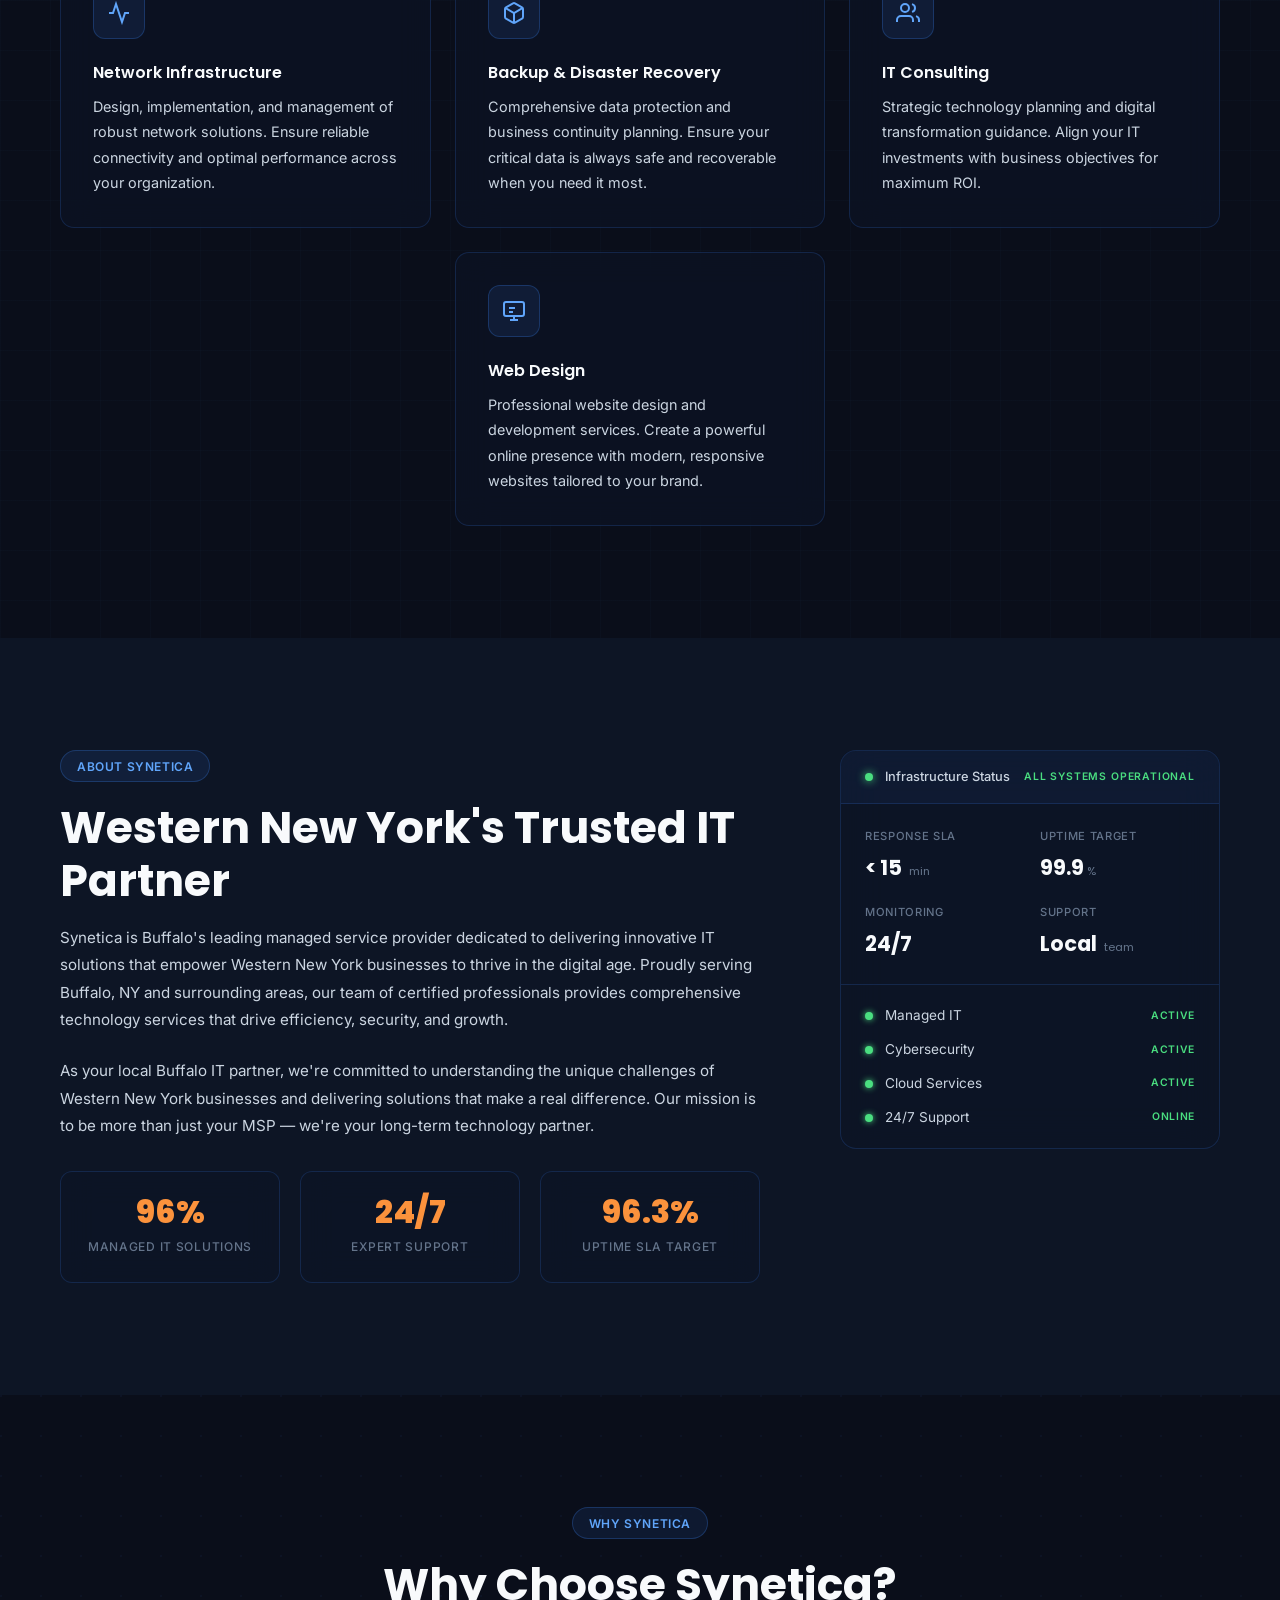
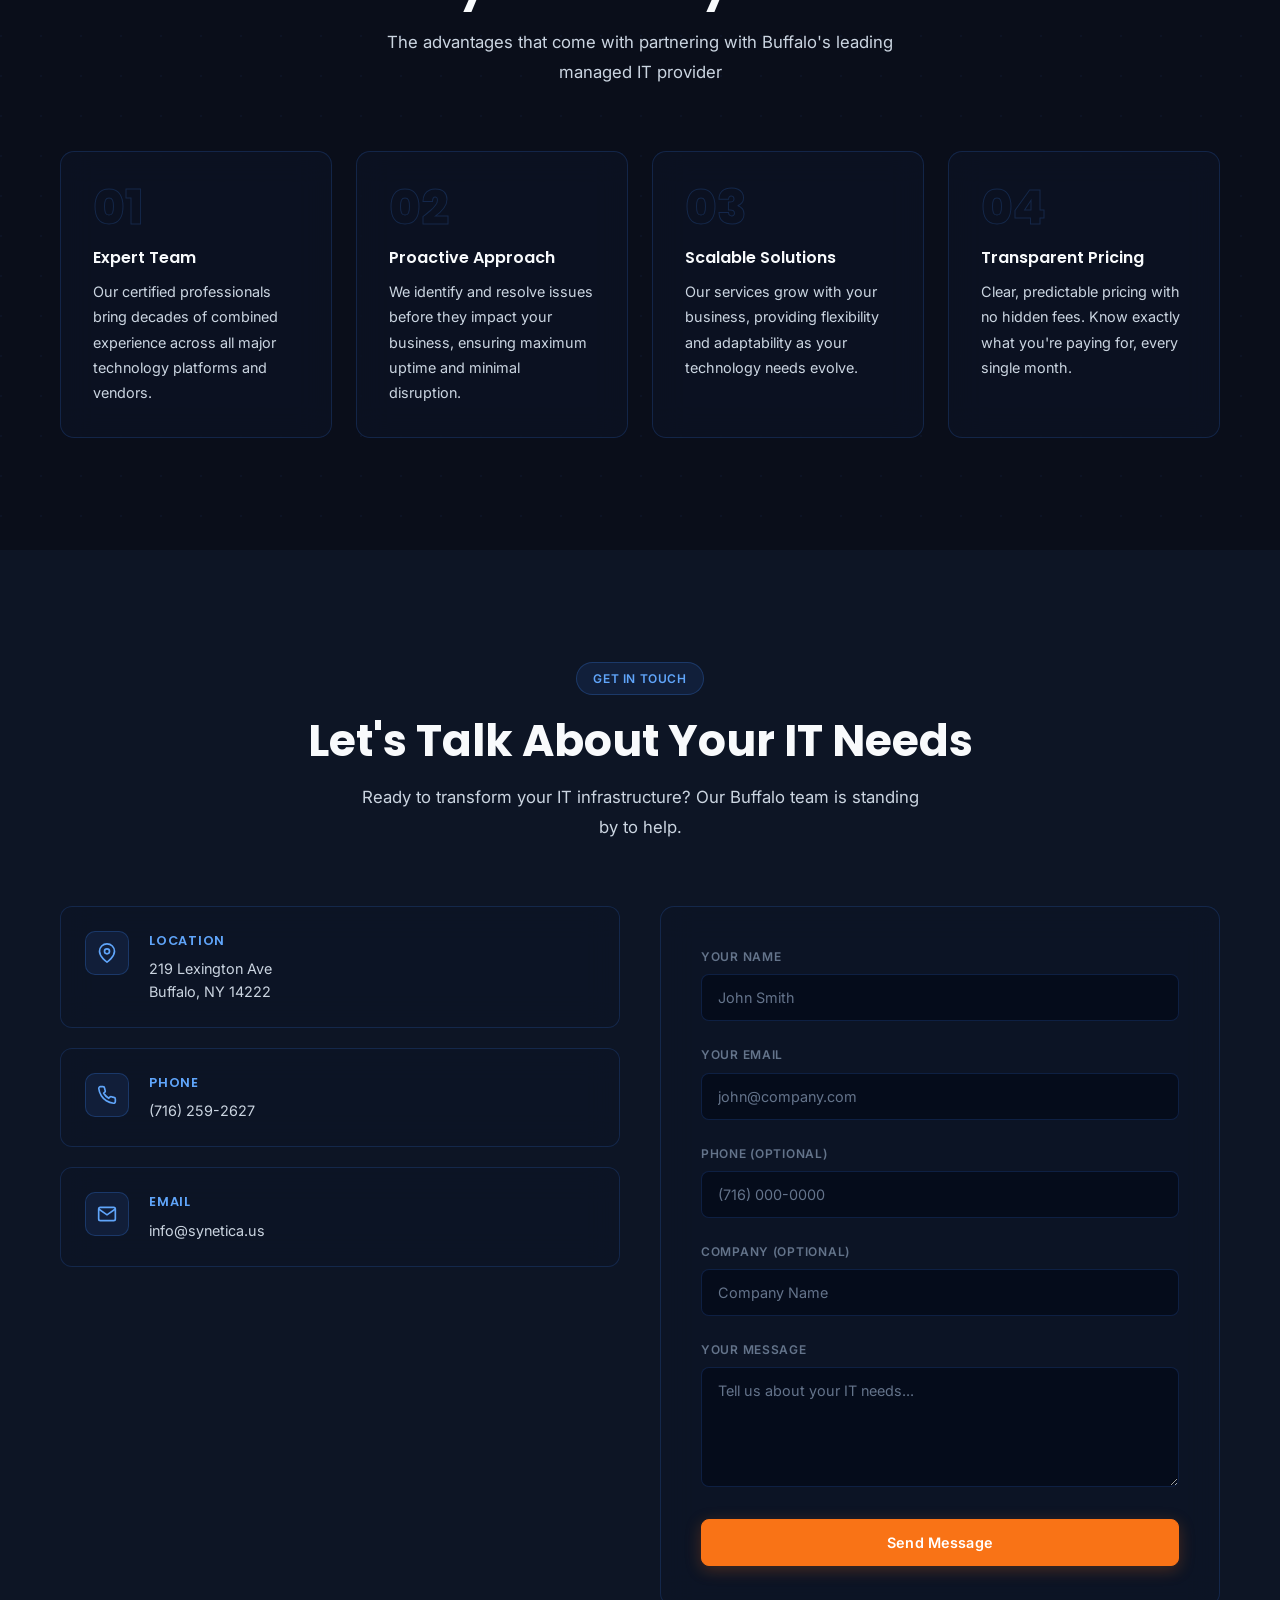
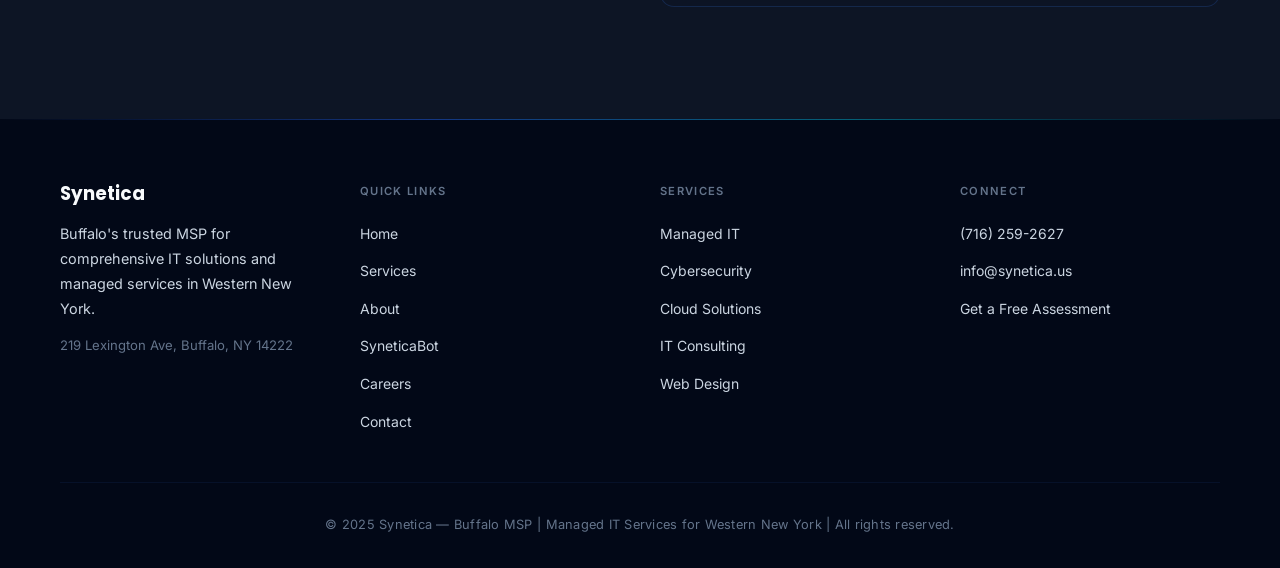
==== commit 79f4fc7f: "Add the SyneticaBot page A new /syneticabot page that talks to the existing Tier 1/2/3 support Worke" ====
--- a/index.html
+++ b/index.html
@@ -92,6 +92,7 @@
                 <li><a href="#home" class="nav-link">Home</a></li>
                 <li><a href="#services" class="nav-link">Services</a></li>
                 <li><a href="#about" class="nav-link">About</a></li>
+                <li><a href="syneticabot.html" class="nav-link">SyneticaBot</a></li>
                 <li><a href="careers.html" class="nav-link">Careers</a></li>
                 <li><a href="#contact" class="nav-link nav-link-cta">Contact Us</a></li>
             </ul>
@@ -458,6 +459,7 @@
                         <li><a href="#home">Home</a></li>
                         <li><a href="#services">Services</a></li>
                         <li><a href="#about">About</a></li>
+                        <li><a href="syneticabot.html">SyneticaBot</a></li>
                         <li><a href="careers.html">Careers</a></li>
                         <li><a href="#contact">Contact</a></li>
                     </ul>
--- a/styles.css
+++ b/styles.css
@@ -1639,3 +1639,397 @@
     .careers-form { padding: 3.5rem; }
     .jobs-list { gap: 2rem; }
 }
+
+/* ===========================
+   SyneticaBot Page
+   =========================== */
+.visually-hidden {
+    position: absolute;
+    width: 1px;
+    height: 1px;
+    margin: -1px;
+    padding: 0;
+    overflow: hidden;
+    clip: rect(0, 0, 0, 0);
+    white-space: nowrap;
+    border: 0;
+}
+
+.bot-hero {
+    min-height: 48vh;
+    background: var(--bg-deep);
+}
+
+.bot-section {
+    padding: 4rem 0 5rem;
+    background: var(--bg-deep);
+    position: relative;
+}
+
+.bot-layout {
+    display: grid;
+    grid-template-columns: 1fr;
+    gap: 2rem;
+    position: relative;
+    z-index: 1;
+}
+
+/* --- Transcript panel --- */
+.bot-chat {
+    display: flex;
+    flex-direction: column;
+    background: var(--glass-bg);
+    border: 1px solid var(--glass-border);
+    border-radius: 16px;
+    box-shadow: var(--shadow-md);
+    backdrop-filter: blur(12px);
+    overflow: hidden;
+}
+
+.bot-chat-header {
+    display: flex;
+    align-items: center;
+    justify-content: space-between;
+    gap: 1rem;
+    padding: 0.875rem 1.25rem;
+    border-bottom: 1px solid var(--glass-border);
+    background: var(--glass-inner);
+}
+
+.bot-chat-id {
+    display: flex;
+    align-items: center;
+    gap: 0.625rem;
+    font-size: 0.8125rem;
+    color: var(--text-secondary);
+    font-family: 'Inter', sans-serif;
+    min-width: 0;
+}
+
+.bot-chat-id span:last-child {
+    overflow: hidden;
+    text-overflow: ellipsis;
+    white-space: nowrap;
+}
+
+.bot-status-dot {
+    flex: 0 0 auto;
+    width: 8px;
+    height: 8px;
+    border-radius: 50%;
+    background: #4ade80;
+    box-shadow: 0 0 10px rgba(74, 222, 128, 0.6);
+}
+
+.bot-status-dot.busy {
+    background: var(--orange-500);
+    box-shadow: 0 0 10px rgba(249, 115, 22, 0.6);
+    animation: botPulse 1.2s ease-in-out infinite;
+}
+
+@keyframes botPulse {
+    0%, 100% { opacity: 1; }
+    50%      { opacity: 0.35; }
+}
+
+.bot-action {
+    background: transparent;
+    border: 1px solid var(--glass-border);
+    color: var(--text-secondary);
+    font-family: 'Inter', sans-serif;
+    font-size: 0.75rem;
+    padding: 0.375rem 0.75rem;
+    border-radius: 8px;
+    cursor: pointer;
+    transition: all var(--transition-fast);
+    white-space: nowrap;
+}
+
+.bot-action:hover {
+    border-color: var(--glass-border-hover);
+    color: var(--text-primary);
+    background: var(--glass-bg-hover);
+}
+
+.bot-action:focus-visible {
+    outline: 2px solid var(--blue-500);
+    outline-offset: 2px;
+}
+
+.bot-messages {
+    flex: 1;
+    min-height: 340px;
+    max-height: 60vh;
+    overflow-y: auto;
+    overscroll-behavior: contain;
+    padding: 1.25rem;
+    display: flex;
+    flex-direction: column;
+    gap: 1rem;
+    scroll-behavior: smooth;
+}
+
+.bot-msg {
+    max-width: 88%;
+    display: flex;
+    flex-direction: column;
+    gap: 0.375rem;
+    animation: botMsgIn 0.3s cubic-bezier(0.4, 0, 0.2, 1);
+}
+
+@keyframes botMsgIn {
+    from { opacity: 0; transform: translateY(8px); }
+    to   { opacity: 1; transform: translateY(0); }
+}
+
+.bot-msg-label {
+    font-size: 0.6875rem;
+    font-weight: 600;
+    letter-spacing: 0.04em;
+    text-transform: uppercase;
+    color: var(--text-muted);
+    font-family: 'Inter', sans-serif;
+}
+
+.bot-msg-body {
+    padding: 0.75rem 1rem;
+    border-radius: 12px;
+    font-size: 0.9375rem;
+    line-height: 1.6;
+    font-family: 'Inter', sans-serif;
+    color: var(--text-secondary);
+    background: var(--bg-surface);
+    border: 1px solid var(--border-color);
+    /* Model replies are numbered steps and CLI snippets — keep the newlines. */
+    white-space: pre-wrap;
+    overflow-wrap: break-word;
+}
+
+.bot-msg.from-user {
+    align-self: flex-end;
+    align-items: flex-end;
+}
+
+.bot-msg.from-user .bot-msg-body {
+    background: linear-gradient(135deg, var(--blue-600), var(--blue-500));
+    border-color: transparent;
+    color: var(--text-white);
+    border-bottom-right-radius: 4px;
+}
+
+.bot-msg.from-tier1 .bot-msg-body { border-left: 3px solid var(--blue-500); }
+.bot-msg.from-tier2 .bot-msg-body { border-left: 3px solid var(--cyan-500); }
+.bot-msg.from-tier3 .bot-msg-body { border-left: 3px solid var(--orange-500); }
+
+.bot-msg.from-tier1 .bot-msg-label { color: var(--blue-400); }
+.bot-msg.from-tier2 .bot-msg-label { color: var(--cyan-400); }
+.bot-msg.from-tier3 .bot-msg-label { color: var(--orange-400); }
+
+.bot-msg.from-system .bot-msg-body {
+    background: var(--glass-inner);
+    border-style: dashed;
+    color: var(--text-muted);
+    font-size: 0.875rem;
+}
+
+/* --- Typing indicator --- */
+.bot-typing .bot-typing-dots {
+    display: inline-flex;
+    align-items: center;
+    gap: 5px;
+    padding: 0.875rem 1rem;
+    background: var(--bg-surface);
+    border: 1px solid var(--border-color);
+    border-left: 3px solid var(--blue-500);
+    border-radius: 12px;
+}
+
+.bot-typing-dots span {
+    width: 7px;
+    height: 7px;
+    border-radius: 50%;
+    background: var(--blue-400);
+    animation: botTyping 1.3s ease-in-out infinite;
+}
+
+.bot-typing-dots span:nth-child(2) { animation-delay: 0.18s; }
+.bot-typing-dots span:nth-child(3) { animation-delay: 0.36s; }
+
+@keyframes botTyping {
+    0%, 60%, 100% { opacity: 0.28; transform: translateY(0); }
+    30%           { opacity: 1;    transform: translateY(-4px); }
+}
+
+/* --- Input --- */
+.bot-input-row {
+    display: flex;
+    align-items: flex-end;
+    gap: 0.75rem;
+    padding: 1rem 1.25rem;
+    border-top: 1px solid var(--glass-border);
+    background: var(--glass-inner);
+}
+
+.bot-input-row textarea {
+    flex: 1;
+    resize: none;
+    min-height: 44px;
+    max-height: 160px;
+    padding: 0.75rem 1rem;
+    background: var(--bg-space);
+    border: 1px solid var(--border-color);
+    border-radius: 10px;
+    color: var(--text-primary);
+    font-family: 'Inter', sans-serif;
+    font-size: 0.9375rem;
+    line-height: 1.5;
+    transition: border-color var(--transition-fast);
+}
+
+.bot-input-row textarea:focus {
+    outline: none;
+    border-color: var(--blue-500);
+    box-shadow: 0 0 0 3px rgba(59, 130, 246, 0.12);
+}
+
+.bot-input-row textarea::placeholder { color: var(--text-muted); }
+
+.bot-send {
+    flex: 0 0 auto;
+    width: 44px;
+    height: 44px;
+    display: grid;
+    place-items: center;
+    border: none;
+    border-radius: 10px;
+    background: linear-gradient(135deg, var(--orange-600), var(--orange-500));
+    color: var(--text-white);
+    cursor: pointer;
+    transition: all var(--transition-fast);
+}
+
+.bot-send svg { width: 20px; height: 20px; }
+.bot-send:hover:not(:disabled) { box-shadow: var(--glow-orange); transform: translateY(-1px); }
+.bot-send:active:not(:disabled) { transform: translateY(0); }
+.bot-send:disabled { opacity: 0.45; cursor: default; }
+.bot-send:focus-visible { outline: 2px solid var(--orange-400); outline-offset: 3px; }
+
+.bot-turnstile:not(:empty) {
+    padding: 0 1.25rem 1rem;
+    display: flex;
+    justify-content: center;
+}
+
+/* --- Explainer sidebar --- */
+.bot-aside {
+    display: flex;
+    flex-direction: column;
+    gap: 1rem;
+}
+
+.bot-tier-card {
+    display: flex;
+    align-items: flex-start;
+    gap: 1rem;
+    padding: 1.25rem;
+    background: var(--glass-bg);
+    border: 1px solid var(--glass-border);
+    border-radius: 14px;
+    transition: all var(--transition-fast);
+}
+
+.bot-tier-card:hover {
+    border-color: var(--glass-border-hover);
+    background: var(--glass-bg-hover);
+}
+
+.bot-tier-badge {
+    flex: 0 0 auto;
+    width: 34px;
+    height: 34px;
+    display: grid;
+    place-items: center;
+    border-radius: 10px;
+    font-family: 'Poppins', sans-serif;
+    font-weight: 700;
+    font-size: 0.9375rem;
+    color: var(--text-white);
+}
+
+.bot-tier-badge.tier-1 { background: linear-gradient(135deg, var(--blue-600), var(--blue-500)); }
+.bot-tier-badge.tier-2 { background: linear-gradient(135deg, var(--cyan-500), var(--cyan-400)); }
+.bot-tier-badge.tier-3 { background: linear-gradient(135deg, var(--orange-600), var(--orange-500)); }
+
+.bot-tier-card h3 {
+    font-family: 'Poppins', sans-serif;
+    font-size: 0.9375rem;
+    color: var(--text-primary);
+    margin-bottom: 0.3125rem;
+}
+
+.bot-tier-card p {
+    font-size: 0.8125rem;
+    line-height: 1.6;
+    color: var(--text-muted);
+}
+
+.bot-disclaimer {
+    padding: 1.25rem;
+    background: var(--glass-inner);
+    border: 1px solid var(--glass-border);
+    border-radius: 14px;
+}
+
+.bot-disclaimer h4 {
+    font-family: 'Poppins', sans-serif;
+    font-size: 0.8125rem;
+    text-transform: uppercase;
+    letter-spacing: 0.06em;
+    color: var(--text-secondary);
+    margin-bottom: 0.75rem;
+}
+
+.bot-disclaimer ul {
+    list-style: none;
+    display: flex;
+    flex-direction: column;
+    gap: 0.625rem;
+}
+
+.bot-disclaimer li {
+    position: relative;
+    padding-left: 1rem;
+    font-size: 0.8125rem;
+    line-height: 1.6;
+    color: var(--text-muted);
+}
+
+.bot-disclaimer li::before {
+    content: '';
+    position: absolute;
+    left: 0;
+    top: 0.5rem;
+    width: 5px;
+    height: 5px;
+    border-radius: 50%;
+    background: var(--blue-500);
+}
+
+.bot-disclaimer strong { color: var(--text-secondary); }
+
+.bot-disclaimer a {
+    color: var(--blue-400);
+    text-decoration: none;
+}
+
+.bot-disclaimer a:hover { text-decoration: underline; }
+
+@media (min-width: 992px) {
+    .bot-layout {
+        grid-template-columns: minmax(0, 1.6fr) minmax(280px, 1fr);
+        align-items: start;
+        gap: 2.5rem;
+    }
+
+    .bot-messages { min-height: 460px; }
+}
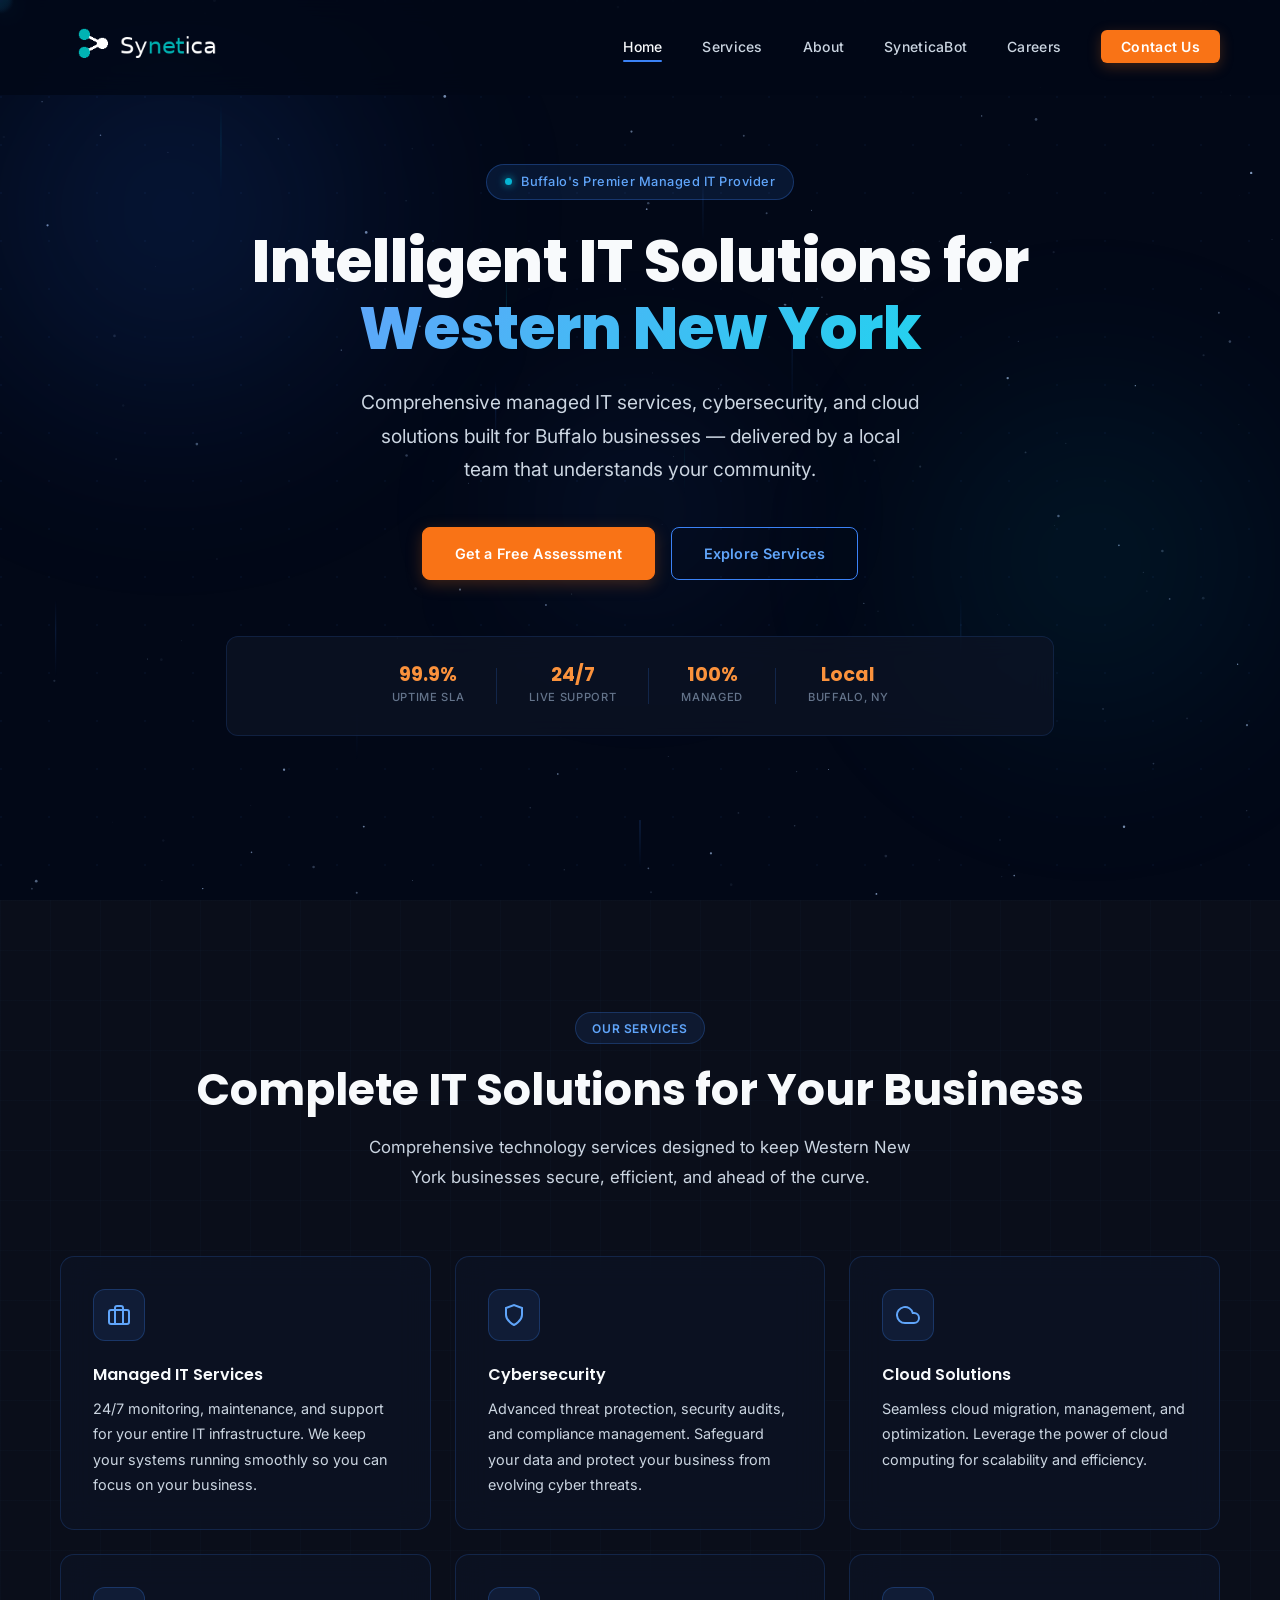
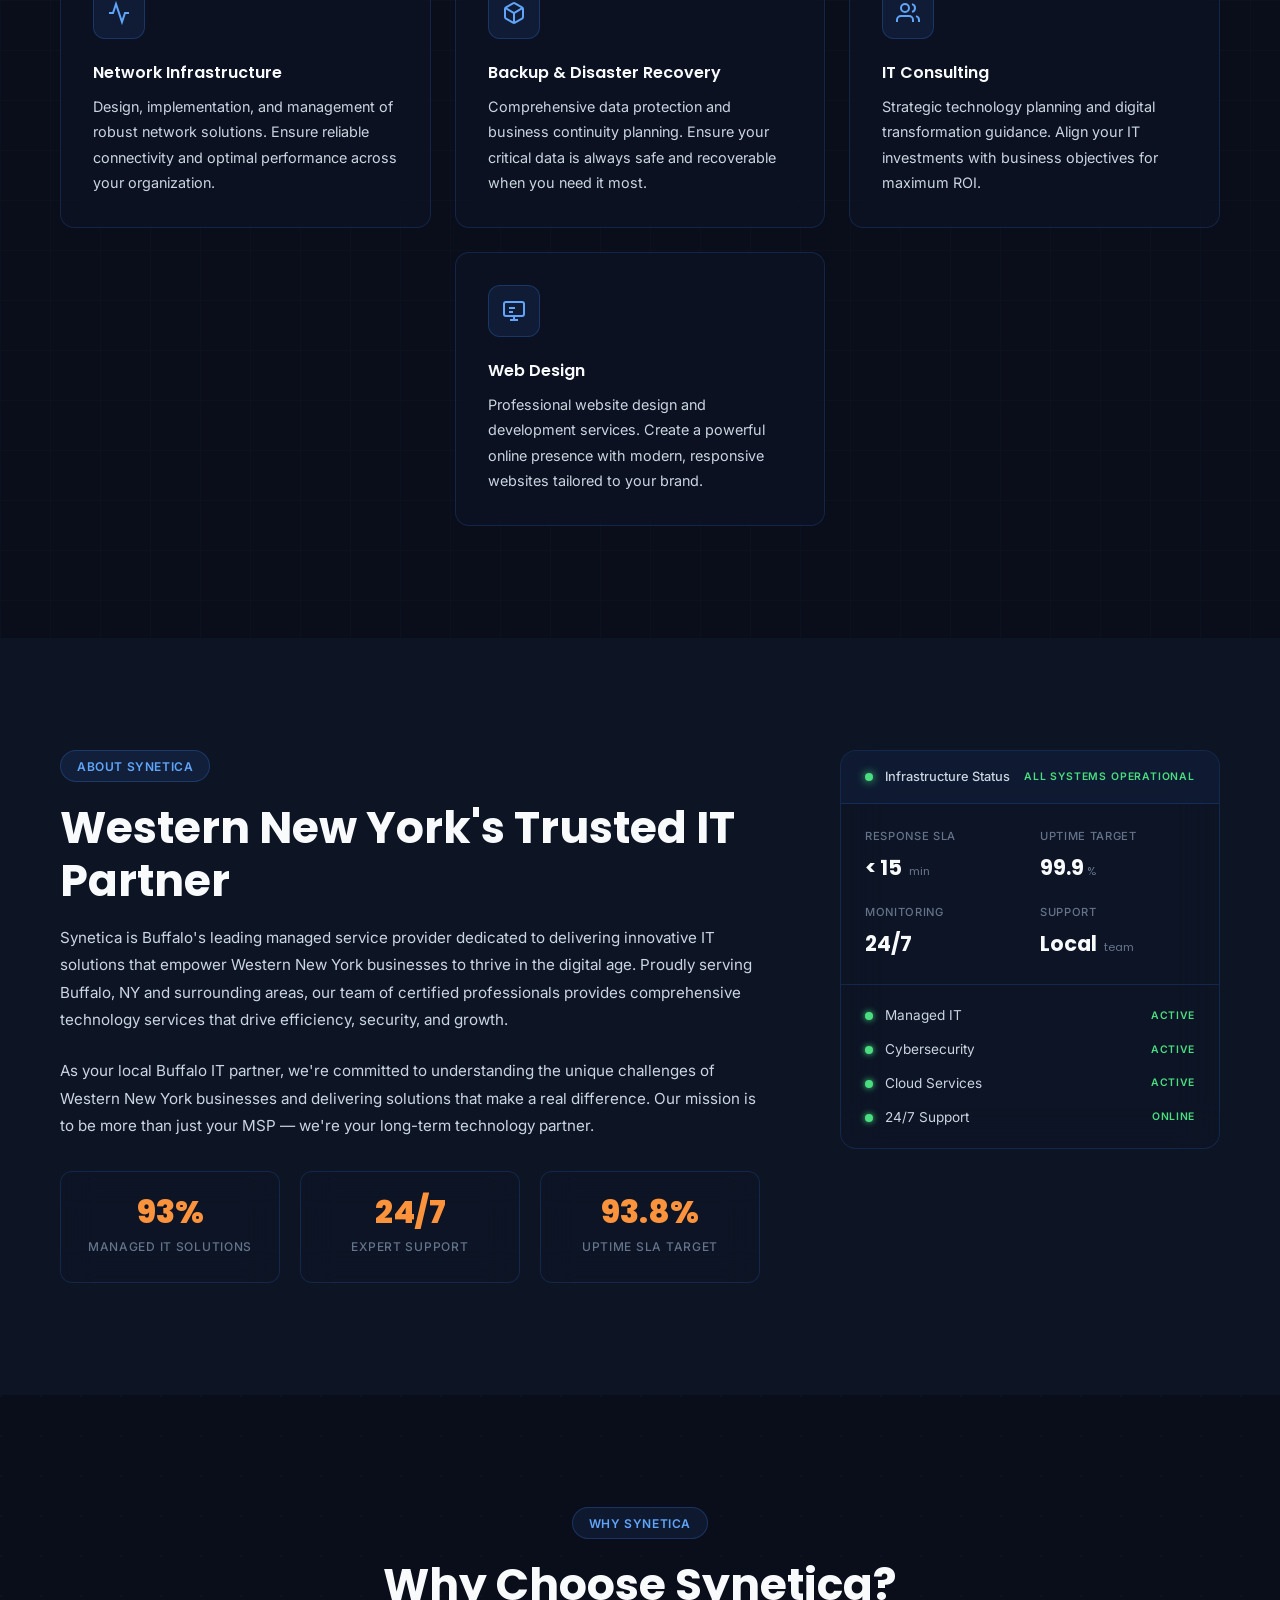
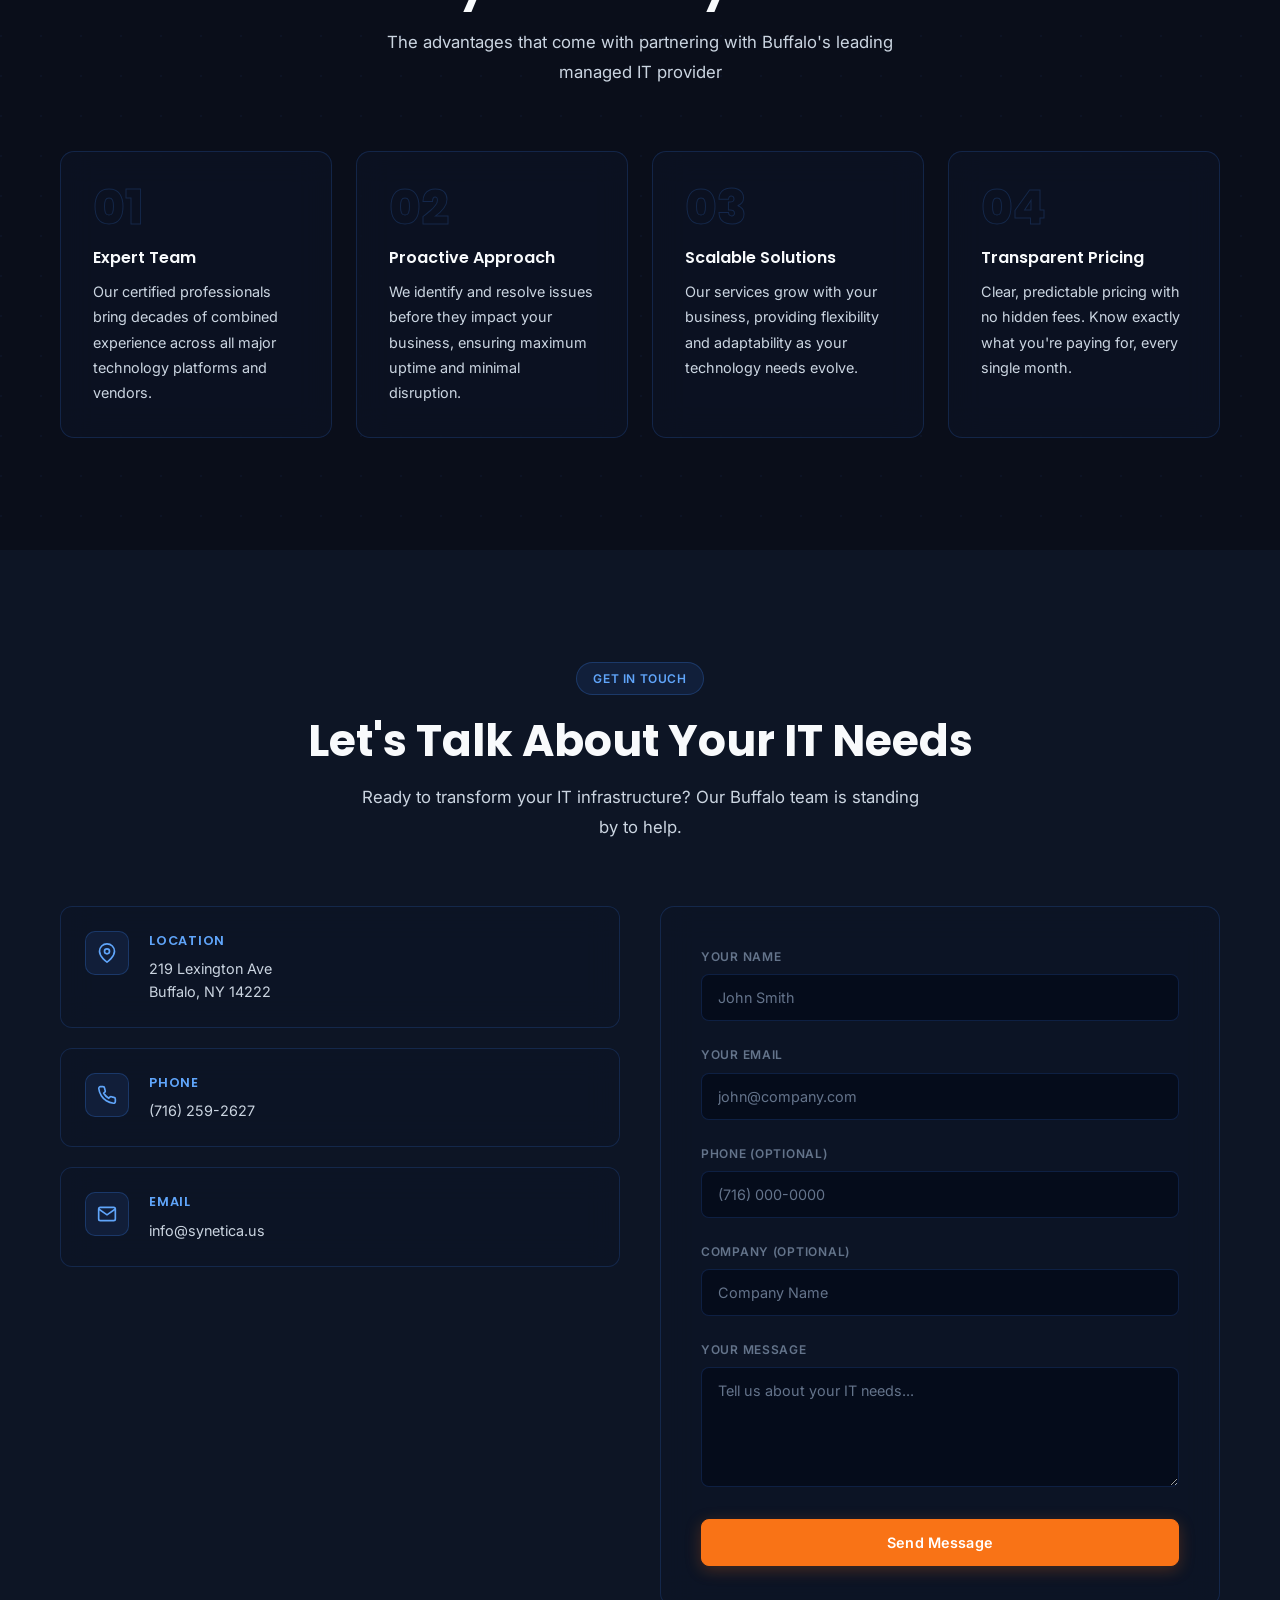
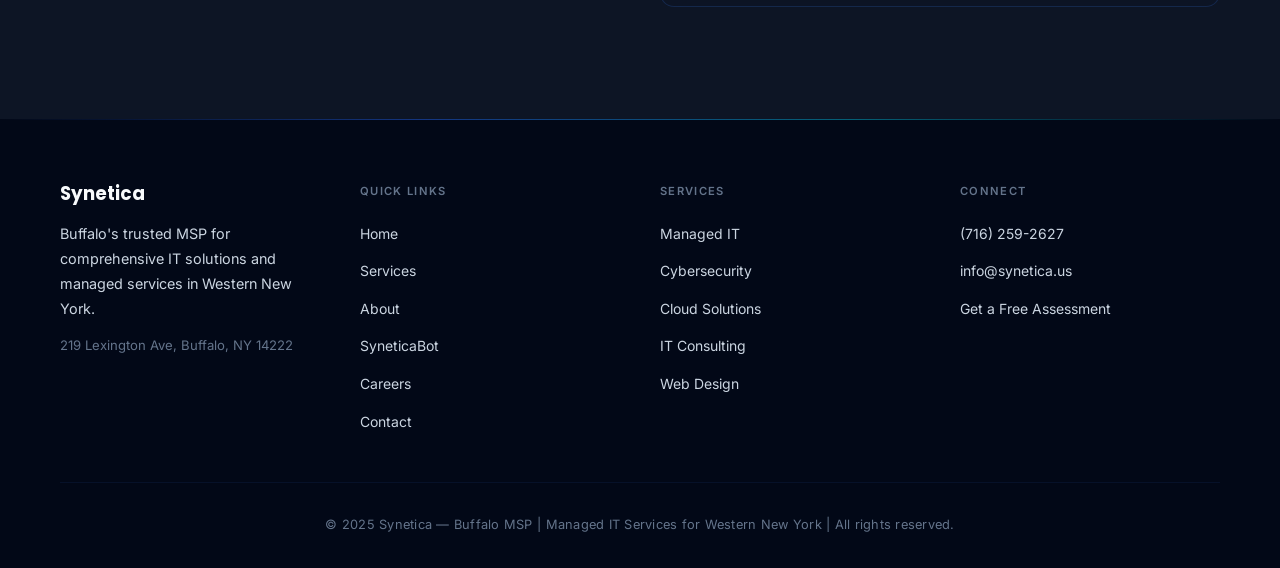
==== commit 032a1af9: "Rebuild the SyneticaBot page as a proper chat room The page read as a stack of loose text rather tha" ====
--- a/index.html
+++ b/index.html
@@ -30,7 +30,7 @@
     <link rel="preconnect" href="https://fonts.googleapis.com">
     <link rel="preconnect" href="https://fonts.gstatic.com" crossorigin>
     <link href="https://fonts.googleapis.com/css2?family=Inter:wght@400;500;600&family=Poppins:wght@600;700;800&display=swap" rel="stylesheet">
-    <link rel="stylesheet" href="styles.css">
+    <link rel="stylesheet" href="styles.css?v=20260812b">
     <script type="application/ld+json">
     {
       "@context": "https://schema.org",
--- a/styles.css
+++ b/styles.css
@@ -1640,105 +1640,118 @@
     .jobs-list { gap: 2rem; }
 }
 
+
 /* ===========================
-   SyneticaBot Page
+   SyneticaBot Page (chat room)
    =========================== */
 .visually-hidden {
     position: absolute;
-    width: 1px;
-    height: 1px;
-    margin: -1px;
-    padding: 0;
+    width: 1px; height: 1px;
+    margin: -1px; padding: 0;
     overflow: hidden;
     clip: rect(0, 0, 0, 0);
     white-space: nowrap;
     border: 0;
 }
 
-.bot-hero {
-    min-height: 48vh;
+/* The room sizes itself to the viewport, so the page itself barely scrolls. */
+.bot-page {
+    padding: 6.5rem 0 3rem;
     background: var(--bg-deep);
-}
-
-.bot-section {
-    padding: 4rem 0 5rem;
-    background: var(--bg-deep);
-    position: relative;
-}
-
-.bot-layout {
-    display: grid;
-    grid-template-columns: 1fr;
-    gap: 2rem;
-    position: relative;
-    z-index: 1;
-}
-
-/* --- Transcript panel --- */
-.bot-chat {
+    min-height: 100vh;
+}
+
+.bot-container { display: flex; flex-direction: column; gap: 1.5rem; }
+
+.bot-intro { text-align: center; }
+
+.bot-intro-title {
+    font-family: 'Poppins', sans-serif;
+    font-size: clamp(1.6rem, 4vw, 2.25rem);
+    font-weight: 700;
+    margin-bottom: 0.5rem;
+}
+
+.bot-intro-sub {
+    font-size: 0.9375rem;
+    color: var(--text-secondary);
+    max-width: 620px;
+    margin: 0 auto;
+    line-height: 1.65;
+}
+
+/* --- Room shell --- */
+.bot-room {
     display: flex;
     flex-direction: column;
+    height: clamp(440px, 68vh, 760px);
     background: var(--glass-bg);
     border: 1px solid var(--glass-border);
-    border-radius: 16px;
-    box-shadow: var(--shadow-md);
-    backdrop-filter: blur(12px);
+    border-radius: 18px;
+    box-shadow: var(--shadow-lg);
+    backdrop-filter: blur(14px);
+    -webkit-backdrop-filter: blur(14px);
     overflow: hidden;
 }
 
-.bot-chat-header {
+.bot-room-header {
     display: flex;
     align-items: center;
     justify-content: space-between;
     gap: 1rem;
-    padding: 0.875rem 1.25rem;
+    padding: 0.875rem 1.125rem;
     border-bottom: 1px solid var(--glass-border);
-    background: var(--glass-inner);
-}
-
-.bot-chat-id {
+    background: rgba(2, 8, 23, 0.45);
+    flex: 0 0 auto;
+}
+
+.bot-identity { display: flex; align-items: center; gap: 0.75rem; min-width: 0; }
+.bot-identity-text { min-width: 0; }
+
+.bot-room-title {
+    font-family: 'Poppins', sans-serif;
+    font-weight: 600;
+    font-size: 0.9375rem;
+    color: var(--text-primary);
+    line-height: 1.3;
+}
+
+.bot-room-sub {
     display: flex;
     align-items: center;
-    gap: 0.625rem;
-    font-size: 0.8125rem;
-    color: var(--text-secondary);
-    font-family: 'Inter', sans-serif;
+    gap: 0.4375rem;
+    font-size: 0.75rem;
+    color: var(--text-muted);
     min-width: 0;
 }
 
-.bot-chat-id span:last-child {
-    overflow: hidden;
-    text-overflow: ellipsis;
-    white-space: nowrap;
+.bot-room-sub span:last-child {
+    overflow: hidden; text-overflow: ellipsis; white-space: nowrap;
 }
 
 .bot-status-dot {
     flex: 0 0 auto;
-    width: 8px;
-    height: 8px;
+    width: 7px; height: 7px;
     border-radius: 50%;
     background: #4ade80;
-    box-shadow: 0 0 10px rgba(74, 222, 128, 0.6);
+    box-shadow: 0 0 8px rgba(74, 222, 128, 0.7);
 }
 
 .bot-status-dot.busy {
     background: var(--orange-500);
-    box-shadow: 0 0 10px rgba(249, 115, 22, 0.6);
+    box-shadow: 0 0 8px rgba(249, 115, 22, 0.7);
     animation: botPulse 1.2s ease-in-out infinite;
 }
 
-@keyframes botPulse {
-    0%, 100% { opacity: 1; }
-    50%      { opacity: 0.35; }
-}
+@keyframes botPulse { 0%, 100% { opacity: 1; } 50% { opacity: 0.3; } }
 
 .bot-action {
+    flex: 0 0 auto;
     background: transparent;
     border: 1px solid var(--glass-border);
     color: var(--text-secondary);
-    font-family: 'Inter', sans-serif;
     font-size: 0.75rem;
-    padding: 0.375rem 0.75rem;
+    padding: 0.4375rem 0.8125rem;
     border-radius: 8px;
     cursor: pointer;
     transition: all var(--transition-fast);
@@ -1751,102 +1764,143 @@
     background: var(--glass-bg-hover);
 }
 
-.bot-action:focus-visible {
-    outline: 2px solid var(--blue-500);
-    outline-offset: 2px;
-}
-
+.bot-action:focus-visible { outline: 2px solid var(--blue-500); outline-offset: 2px; }
+
+/* --- Avatars --- */
+.bot-avatar {
+    flex: 0 0 auto;
+    width: 32px; height: 32px;
+    display: grid;
+    place-items: center;
+    border-radius: 50%;
+    font-family: 'Poppins', sans-serif;
+    font-weight: 700;
+    font-size: 0.8125rem;
+    color: var(--text-white);
+    line-height: 1;
+}
+
+.bot-avatar svg { width: 17px; height: 17px; }
+.bot-avatar-brand { background: linear-gradient(135deg, var(--blue-600), var(--cyan-500)); }
+.bot-avatar-tier1 { background: linear-gradient(135deg, var(--blue-600), var(--blue-500)); }
+.bot-avatar-tier2 { background: linear-gradient(135deg, var(--cyan-500), var(--cyan-400)); }
+.bot-avatar-tier3 { background: linear-gradient(135deg, var(--orange-600), var(--orange-500)); }
+.bot-avatar-user   { background: var(--bg-elevated); color: var(--text-secondary); border: 1px solid var(--glass-border); }
+.bot-avatar-system { background: transparent; border: 1px dashed var(--text-muted); color: var(--text-muted); }
+
+/* --- Transcript --- */
 .bot-messages {
-    flex: 1;
-    min-height: 340px;
-    max-height: 60vh;
+    flex: 1 1 auto;
+    min-height: 0;
     overflow-y: auto;
     overscroll-behavior: contain;
-    padding: 1.25rem;
+    padding: 1.25rem 1.125rem;
     display: flex;
     flex-direction: column;
-    gap: 1rem;
-    scroll-behavior: smooth;
+    gap: 0.875rem;
+}
+
+.bot-messages::-webkit-scrollbar { width: 10px; }
+.bot-messages::-webkit-scrollbar-track { background: transparent; }
+.bot-messages::-webkit-scrollbar-thumb {
+    background: rgba(59, 130, 246, 0.22);
+    border-radius: 10px;
+    border: 3px solid transparent;
+    background-clip: content-box;
 }
 
 .bot-msg {
-    max-width: 88%;
-    display: flex;
-    flex-direction: column;
-    gap: 0.375rem;
-    animation: botMsgIn 0.3s cubic-bezier(0.4, 0, 0.2, 1);
+    display: grid;
+    grid-template-columns: 32px minmax(0, 1fr);
+    gap: 0.75rem;
+    max-width: 82%;
+    animation: botMsgIn 0.28s cubic-bezier(0.4, 0, 0.2, 1);
 }
 
 @keyframes botMsgIn {
-    from { opacity: 0; transform: translateY(8px); }
+    from { opacity: 0; transform: translateY(6px); }
     to   { opacity: 1; transform: translateY(0); }
+}
+
+/* Consecutive messages from the same speaker: drop the avatar, tighten the gap. */
+.bot-msg.is-grouped { margin-top: -0.5rem; }
+.bot-msg.is-grouped .bot-avatar,
+.bot-msg.is-grouped .bot-msg-meta { display: none; }
+
+.bot-msg-meta {
+    display: flex;
+    align-items: baseline;
+    gap: 0.5rem;
+    margin-bottom: 0.3125rem;
 }
 
 .bot-msg-label {
     font-size: 0.6875rem;
     font-weight: 600;
-    letter-spacing: 0.04em;
+    letter-spacing: 0.03em;
     text-transform: uppercase;
-    color: var(--text-muted);
-    font-family: 'Inter', sans-serif;
-}
+}
+
+.bot-msg-time { font-size: 0.6875rem; color: var(--text-muted); }
 
 .bot-msg-body {
-    padding: 0.75rem 1rem;
-    border-radius: 12px;
+    padding: 0.6875rem 0.9375rem;
+    border-radius: 4px 14px 14px 14px;
     font-size: 0.9375rem;
-    line-height: 1.6;
-    font-family: 'Inter', sans-serif;
+    line-height: 1.65;
     color: var(--text-secondary);
     background: var(--bg-surface);
     border: 1px solid var(--border-color);
-    /* Model replies are numbered steps and CLI snippets — keep the newlines. */
+    /* Replies are numbered steps and CLI snippets -- keep the newlines. */
     white-space: pre-wrap;
     overflow-wrap: break-word;
 }
 
+/* Visitor's own turns: mirrored to the right, no avatar column. */
 .bot-msg.from-user {
-    align-self: flex-end;
-    align-items: flex-end;
-}
+    grid-template-columns: minmax(0, 1fr);
+    margin-left: auto;
+    justify-items: end;
+}
+
+.bot-msg.from-user .bot-msg-meta { display: none; }
 
 .bot-msg.from-user .bot-msg-body {
     background: linear-gradient(135deg, var(--blue-600), var(--blue-500));
     border-color: transparent;
     color: var(--text-white);
-    border-bottom-right-radius: 4px;
-}
-
-.bot-msg.from-tier1 .bot-msg-body { border-left: 3px solid var(--blue-500); }
-.bot-msg.from-tier2 .bot-msg-body { border-left: 3px solid var(--cyan-500); }
-.bot-msg.from-tier3 .bot-msg-body { border-left: 3px solid var(--orange-500); }
+    border-radius: 14px 4px 14px 14px;
+}
 
 .bot-msg.from-tier1 .bot-msg-label { color: var(--blue-400); }
 .bot-msg.from-tier2 .bot-msg-label { color: var(--cyan-400); }
 .bot-msg.from-tier3 .bot-msg-label { color: var(--orange-400); }
+.bot-msg.from-system .bot-msg-label { color: var(--text-muted); }
+
+.bot-msg.from-tier2 .bot-msg-body { border-left: 2px solid var(--cyan-500); }
+.bot-msg.from-tier3 .bot-msg-body { border-left: 2px solid var(--orange-500); }
+
+.bot-msg.from-system { max-width: 100%; }
 
 .bot-msg.from-system .bot-msg-body {
-    background: var(--glass-inner);
+    background: rgba(59, 130, 246, 0.05);
     border-style: dashed;
     color: var(--text-muted);
     font-size: 0.875rem;
 }
 
 /* --- Typing indicator --- */
-.bot-typing .bot-typing-dots {
+.bot-typing .bot-msg-body {
     display: inline-flex;
     align-items: center;
     gap: 5px;
-    padding: 0.875rem 1rem;
-    background: var(--bg-surface);
-    border: 1px solid var(--border-color);
-    border-left: 3px solid var(--blue-500);
-    border-radius: 12px;
-}
+    padding: 0.9375rem;
+}
+
+.bot-typing-dots { display: inline-flex; align-items: center; gap: 5px; }
 
 .bot-typing-dots span {
-    width: 7px;
-    height: 7px;
+    width: 6px; height: 6px;
     border-radius: 50%;
     background: var(--blue-400);
     animation: botTyping 1.3s ease-in-out infinite;
@@ -1856,34 +1910,34 @@
 .bot-typing-dots span:nth-child(3) { animation-delay: 0.36s; }
 
 @keyframes botTyping {
-    0%, 60%, 100% { opacity: 0.28; transform: translateY(0); }
-    30%           { opacity: 1;    transform: translateY(-4px); }
-}
-
-/* --- Input --- */
-.bot-input-row {
-    display: flex;
-    align-items: flex-end;
-    gap: 0.75rem;
-    padding: 1rem 1.25rem;
+    0%, 60%, 100% { opacity: 0.25; transform: translateY(0); }
+    30%           { opacity: 1;    transform: translateY(-3px); }
+}
+
+/* --- Composer --- */
+.bot-composer {
+    flex: 0 0 auto;
+    padding: 0.875rem 1.125rem 1rem;
     border-top: 1px solid var(--glass-border);
-    background: var(--glass-inner);
-}
+    background: rgba(2, 8, 23, 0.45);
+}
+
+.bot-input-row { display: flex; align-items: flex-end; gap: 0.625rem; }
 
 .bot-input-row textarea {
     flex: 1;
     resize: none;
-    min-height: 44px;
+    min-height: 46px;
     max-height: 160px;
     padding: 0.75rem 1rem;
     background: var(--bg-space);
     border: 1px solid var(--border-color);
-    border-radius: 10px;
+    border-radius: 12px;
     color: var(--text-primary);
     font-family: 'Inter', sans-serif;
     font-size: 0.9375rem;
     line-height: 1.5;
-    transition: border-color var(--transition-fast);
+    transition: border-color var(--transition-fast), box-shadow var(--transition-fast);
 }
 
 .bot-input-row textarea:focus {
@@ -1896,12 +1950,11 @@
 
 .bot-send {
     flex: 0 0 auto;
-    width: 44px;
-    height: 44px;
+    width: 46px; height: 46px;
     display: grid;
     place-items: center;
     border: none;
-    border-radius: 10px;
+    border-radius: 12px;
     background: linear-gradient(135deg, var(--orange-600), var(--orange-500));
     color: var(--text-white);
     cursor: pointer;
@@ -1911,90 +1964,86 @@
 .bot-send svg { width: 20px; height: 20px; }
 .bot-send:hover:not(:disabled) { box-shadow: var(--glow-orange); transform: translateY(-1px); }
 .bot-send:active:not(:disabled) { transform: translateY(0); }
-.bot-send:disabled { opacity: 0.45; cursor: default; }
+.bot-send:disabled { opacity: 0.4; cursor: default; }
 .bot-send:focus-visible { outline: 2px solid var(--orange-400); outline-offset: 3px; }
 
-.bot-turnstile:not(:empty) {
-    padding: 0 1.25rem 1rem;
-    display: flex;
-    justify-content: center;
-}
-
-/* --- Explainer sidebar --- */
-.bot-aside {
-    display: flex;
-    flex-direction: column;
-    gap: 1rem;
-}
-
-.bot-tier-card {
+.bot-composer-hint {
+    margin-top: 0.5625rem;
+    font-size: 0.6875rem;
+    color: var(--text-muted);
+    line-height: 1.5;
+}
+
+.bot-composer-hint strong { color: var(--text-secondary); font-weight: 600; }
+
+/* Turnstile only occupies space while it actually needs the visitor. */
+.bot-turnstile { display: none; }
+.bot-turnstile.is-visible { display: block; margin-top: 0.75rem; }
+
+/* --- Below the room --- */
+.bot-below { display: flex; flex-direction: column; gap: 1rem; }
+
+.bot-tiers {
+    display: grid;
+    grid-template-columns: 1fr;
+    gap: 0.875rem;
+}
+
+.bot-tier {
     display: flex;
     align-items: flex-start;
-    gap: 1rem;
-    padding: 1.25rem;
-    background: var(--glass-bg);
+    gap: 0.875rem;
+    padding: 1.125rem;
+    background: var(--glass-inner);
     border: 1px solid var(--glass-border);
     border-radius: 14px;
     transition: all var(--transition-fast);
 }
 
-.bot-tier-card:hover {
-    border-color: var(--glass-border-hover);
-    background: var(--glass-bg-hover);
-}
-
-.bot-tier-badge {
-    flex: 0 0 auto;
-    width: 34px;
-    height: 34px;
-    display: grid;
-    place-items: center;
-    border-radius: 10px;
+.bot-tier:hover { border-color: var(--glass-border-hover); background: var(--glass-bg-hover); }
+
+.bot-tier h2 {
     font-family: 'Poppins', sans-serif;
-    font-weight: 700;
-    font-size: 0.9375rem;
-    color: var(--text-white);
-}
-
-.bot-tier-badge.tier-1 { background: linear-gradient(135deg, var(--blue-600), var(--blue-500)); }
-.bot-tier-badge.tier-2 { background: linear-gradient(135deg, var(--cyan-500), var(--cyan-400)); }
-.bot-tier-badge.tier-3 { background: linear-gradient(135deg, var(--orange-600), var(--orange-500)); }
-
-.bot-tier-card h3 {
-    font-family: 'Poppins', sans-serif;
-    font-size: 0.9375rem;
+    font-size: 0.875rem;
     color: var(--text-primary);
-    margin-bottom: 0.3125rem;
-}
-
-.bot-tier-card p {
-    font-size: 0.8125rem;
-    line-height: 1.6;
-    color: var(--text-muted);
-}
+    margin-bottom: 0.25rem;
+}
+
+.bot-tier p { font-size: 0.8125rem; line-height: 1.6; color: var(--text-muted); }
 
 .bot-disclaimer {
-    padding: 1.25rem;
     background: var(--glass-inner);
     border: 1px solid var(--glass-border);
     border-radius: 14px;
-}
-
-.bot-disclaimer h4 {
-    font-family: 'Poppins', sans-serif;
+    padding: 0.875rem 1.125rem;
+}
+
+.bot-disclaimer summary {
+    cursor: pointer;
     font-size: 0.8125rem;
-    text-transform: uppercase;
-    letter-spacing: 0.06em;
+    font-weight: 600;
     color: var(--text-secondary);
-    margin-bottom: 0.75rem;
-}
-
-.bot-disclaimer ul {
     list-style: none;
     display: flex;
-    flex-direction: column;
-    gap: 0.625rem;
-}
+    align-items: center;
+    gap: 0.5rem;
+}
+
+.bot-disclaimer summary::-webkit-details-marker { display: none; }
+
+.bot-disclaimer summary::before {
+    content: '';
+    width: 0; height: 0;
+    border-left: 5px solid var(--blue-400);
+    border-top: 4px solid transparent;
+    border-bottom: 4px solid transparent;
+    transition: transform var(--transition-fast);
+}
+
+.bot-disclaimer[open] summary::before { transform: rotate(90deg); }
+.bot-disclaimer[open] summary { margin-bottom: 0.875rem; }
+
+.bot-disclaimer ul { display: flex; flex-direction: column; gap: 0.5625rem; }
 
 .bot-disclaimer li {
     position: relative;
@@ -2007,29 +2056,21 @@
 .bot-disclaimer li::before {
     content: '';
     position: absolute;
-    left: 0;
-    top: 0.5rem;
-    width: 5px;
-    height: 5px;
+    left: 0; top: 0.5rem;
+    width: 4px; height: 4px;
     border-radius: 50%;
     background: var(--blue-500);
 }
 
 .bot-disclaimer strong { color: var(--text-secondary); }
-
-.bot-disclaimer a {
-    color: var(--blue-400);
-    text-decoration: none;
-}
-
+.bot-disclaimer a { color: var(--blue-400); }
 .bot-disclaimer a:hover { text-decoration: underline; }
 
-@media (min-width: 992px) {
-    .bot-layout {
-        grid-template-columns: minmax(0, 1.6fr) minmax(280px, 1fr);
-        align-items: start;
-        gap: 2.5rem;
-    }
-
-    .bot-messages { min-height: 460px; }
-}
+@media (min-width: 768px) {
+    .bot-tiers { grid-template-columns: repeat(3, 1fr); }
+    .bot-msg { max-width: 74%; }
+}
+
+@media (min-width: 1024px) {
+    .bot-page { padding-top: 7.5rem; }
+}
